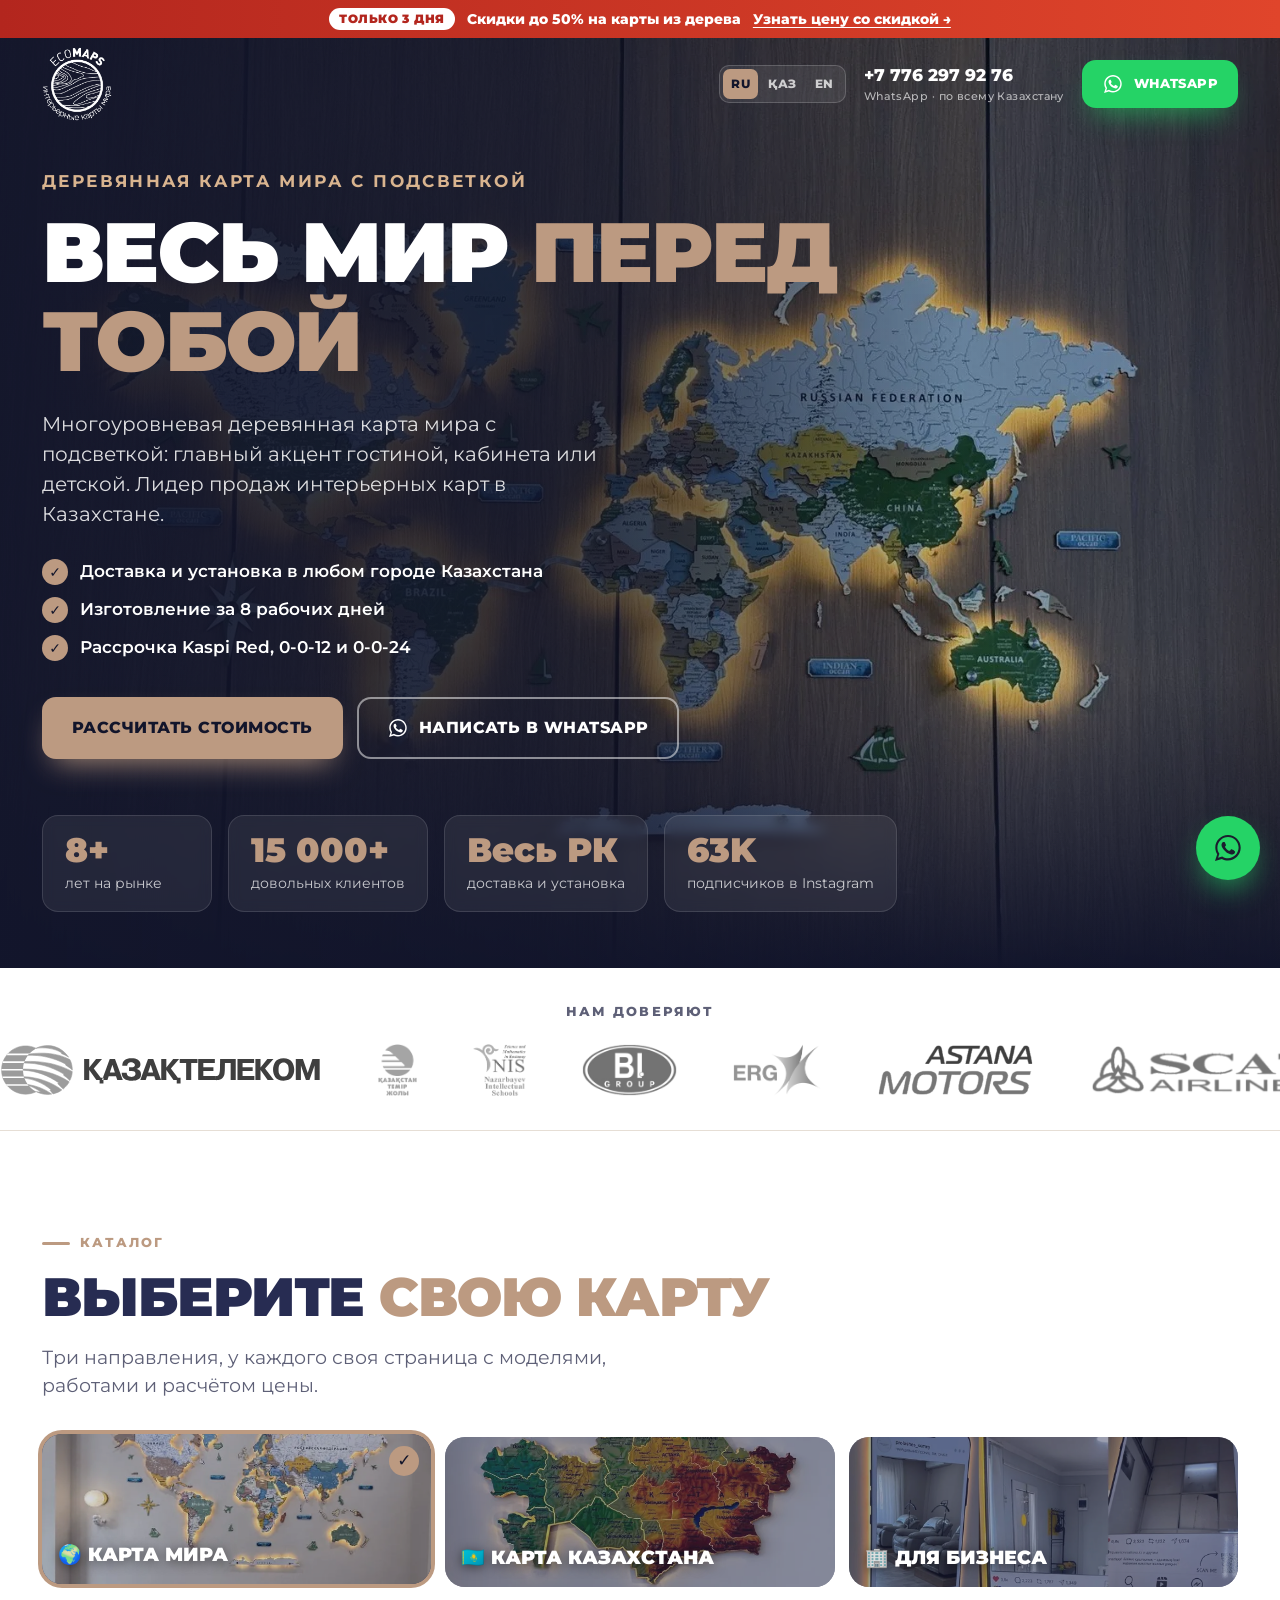
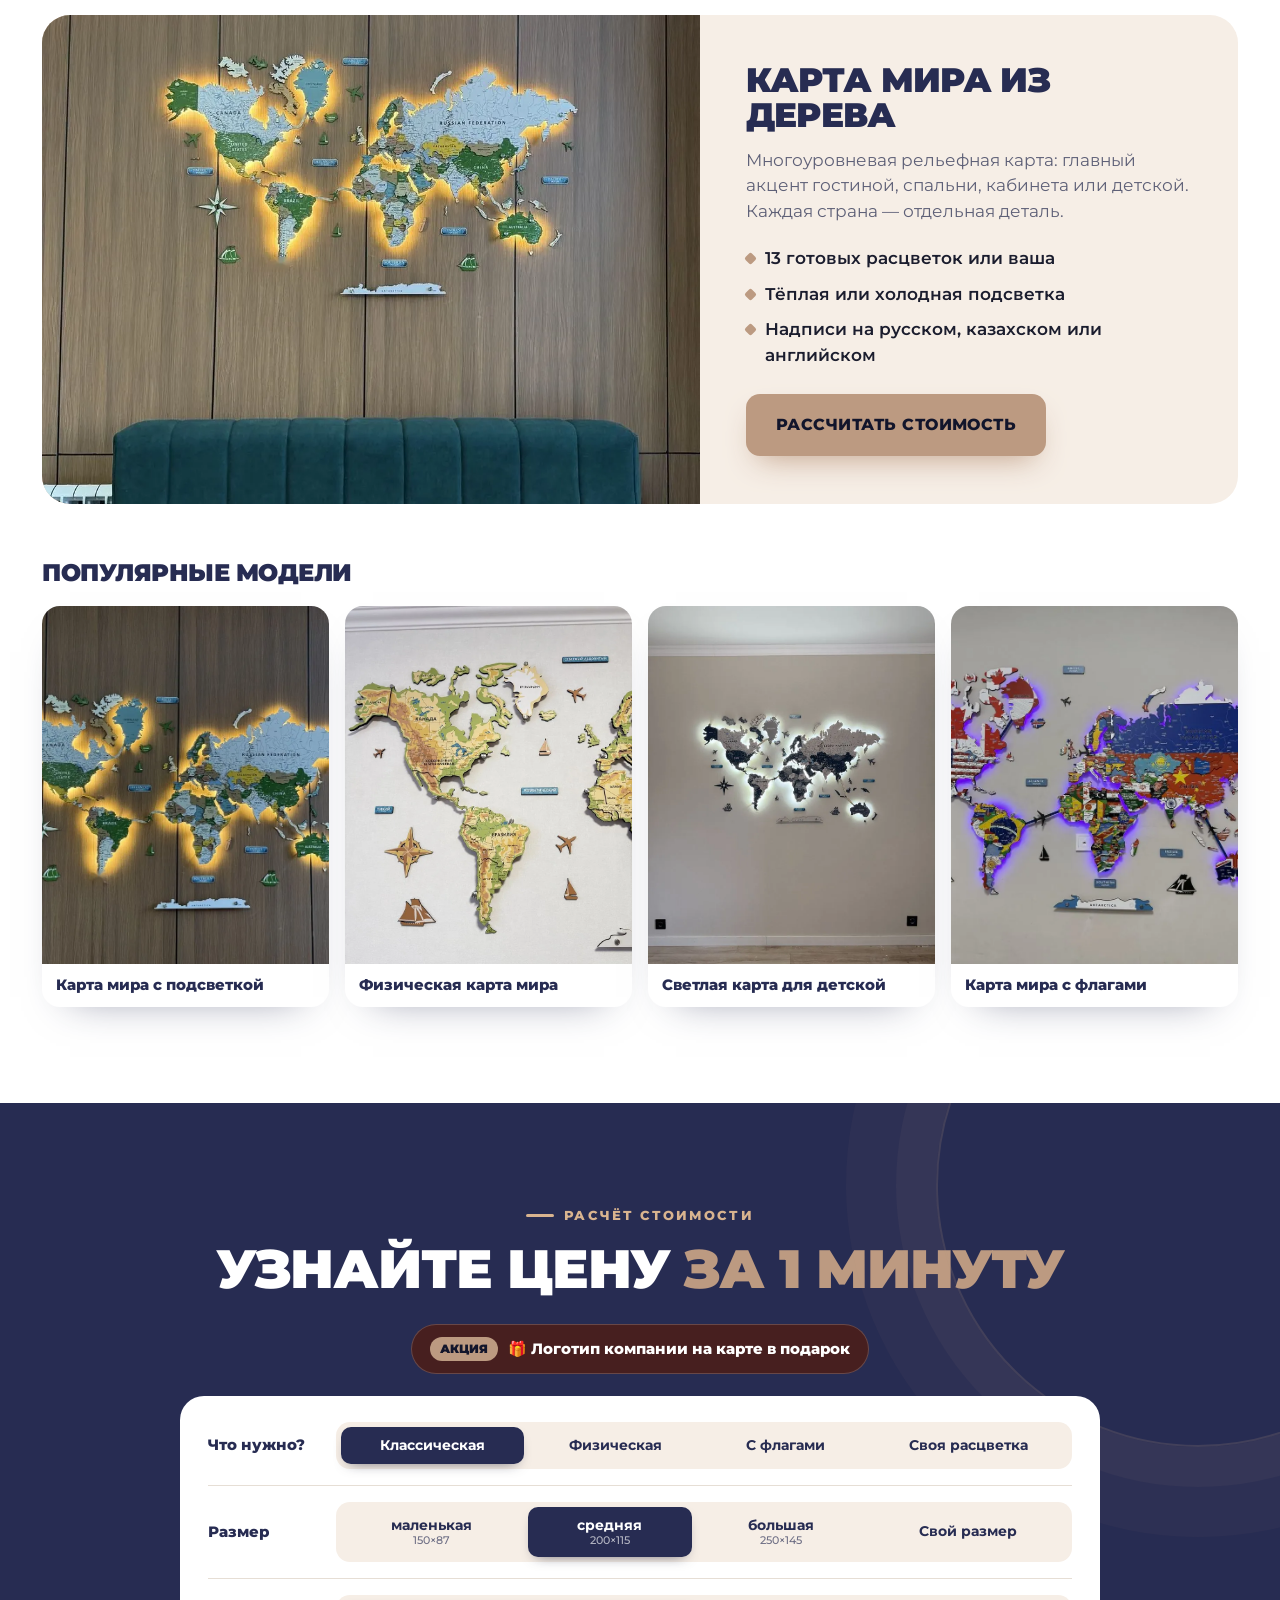
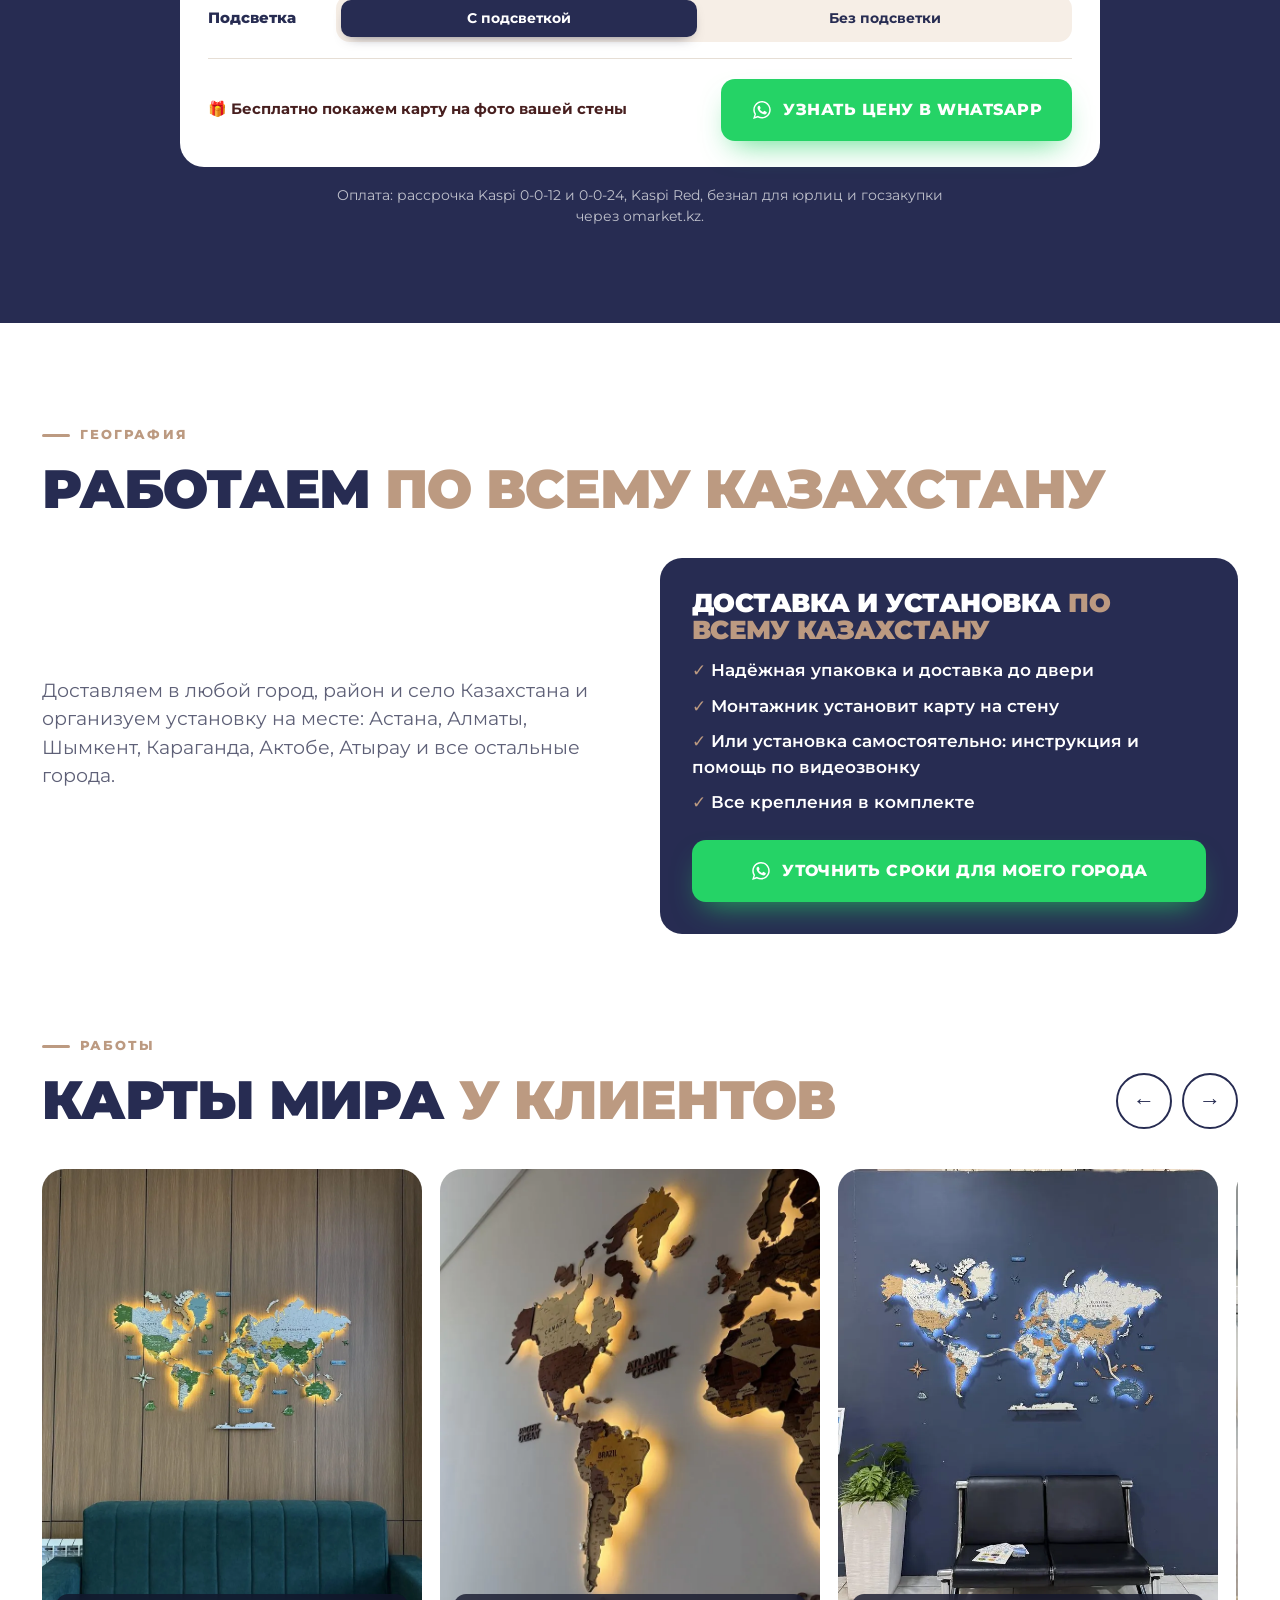
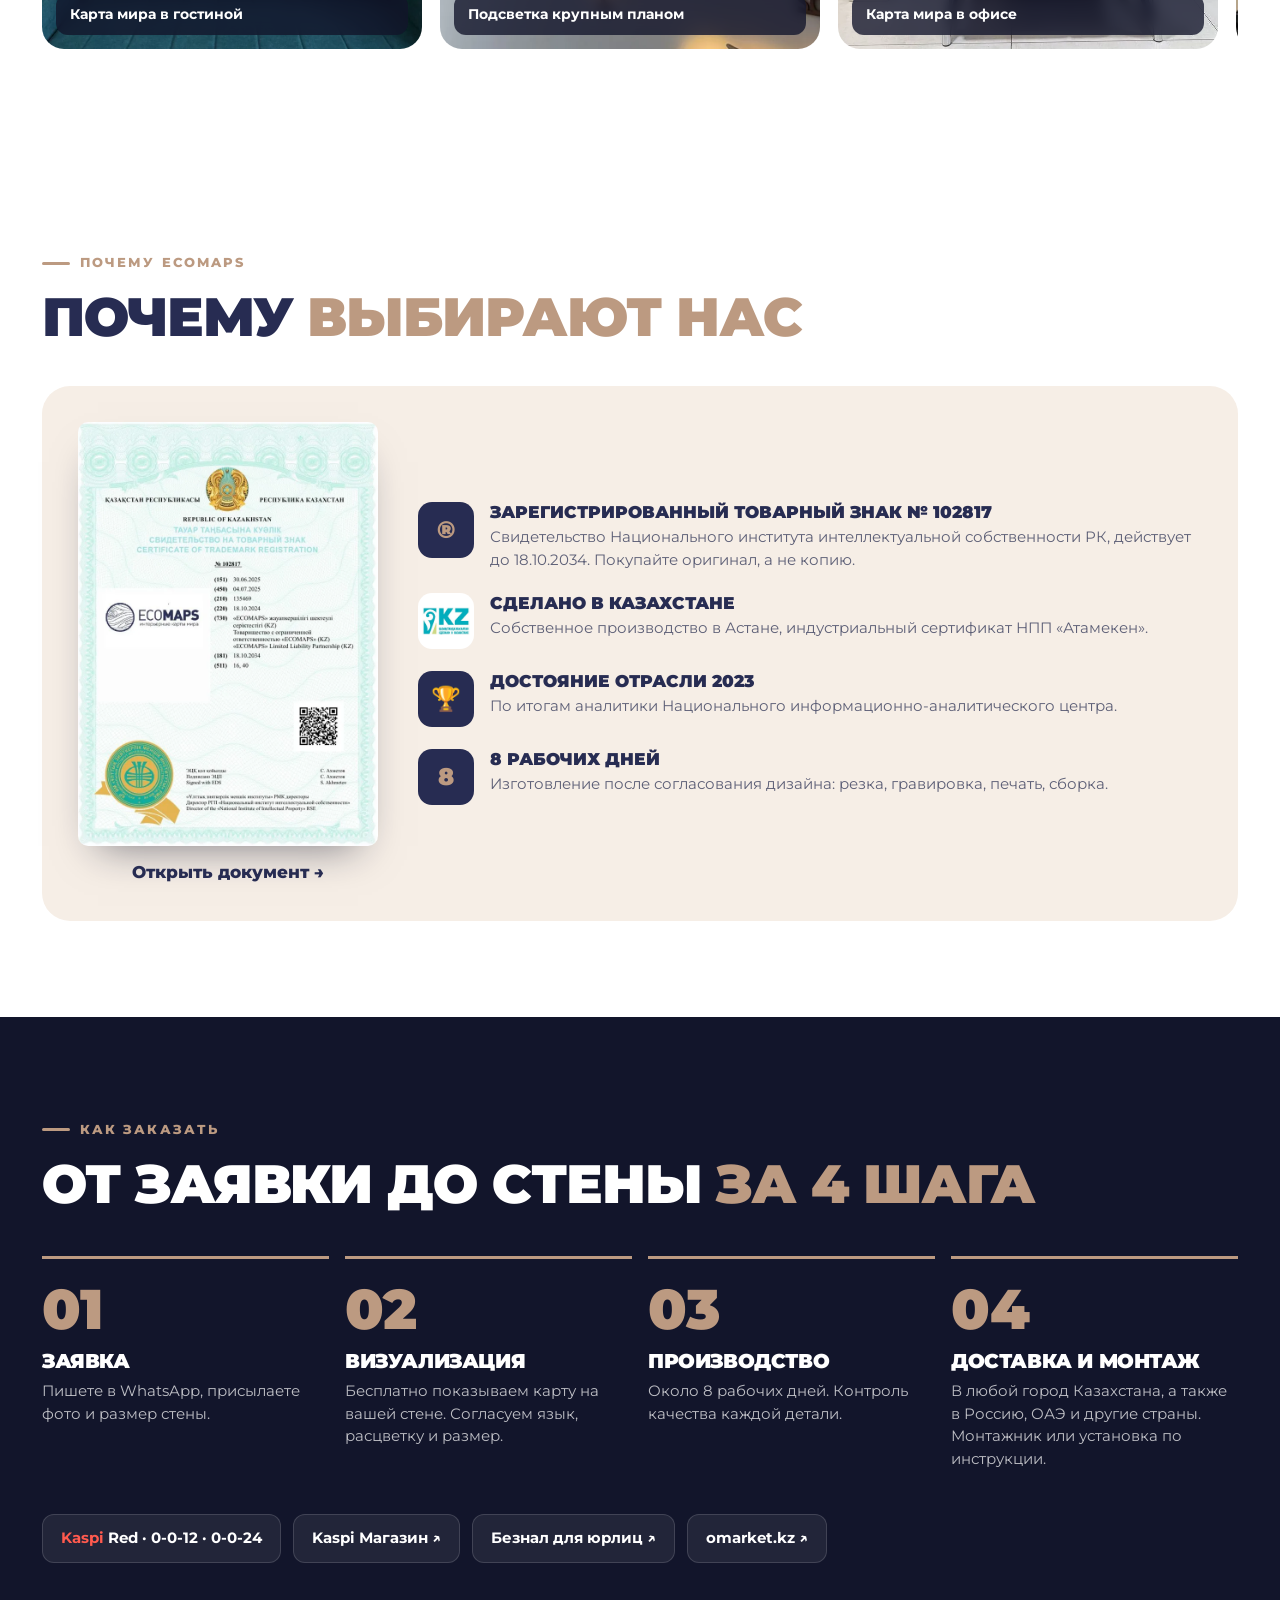
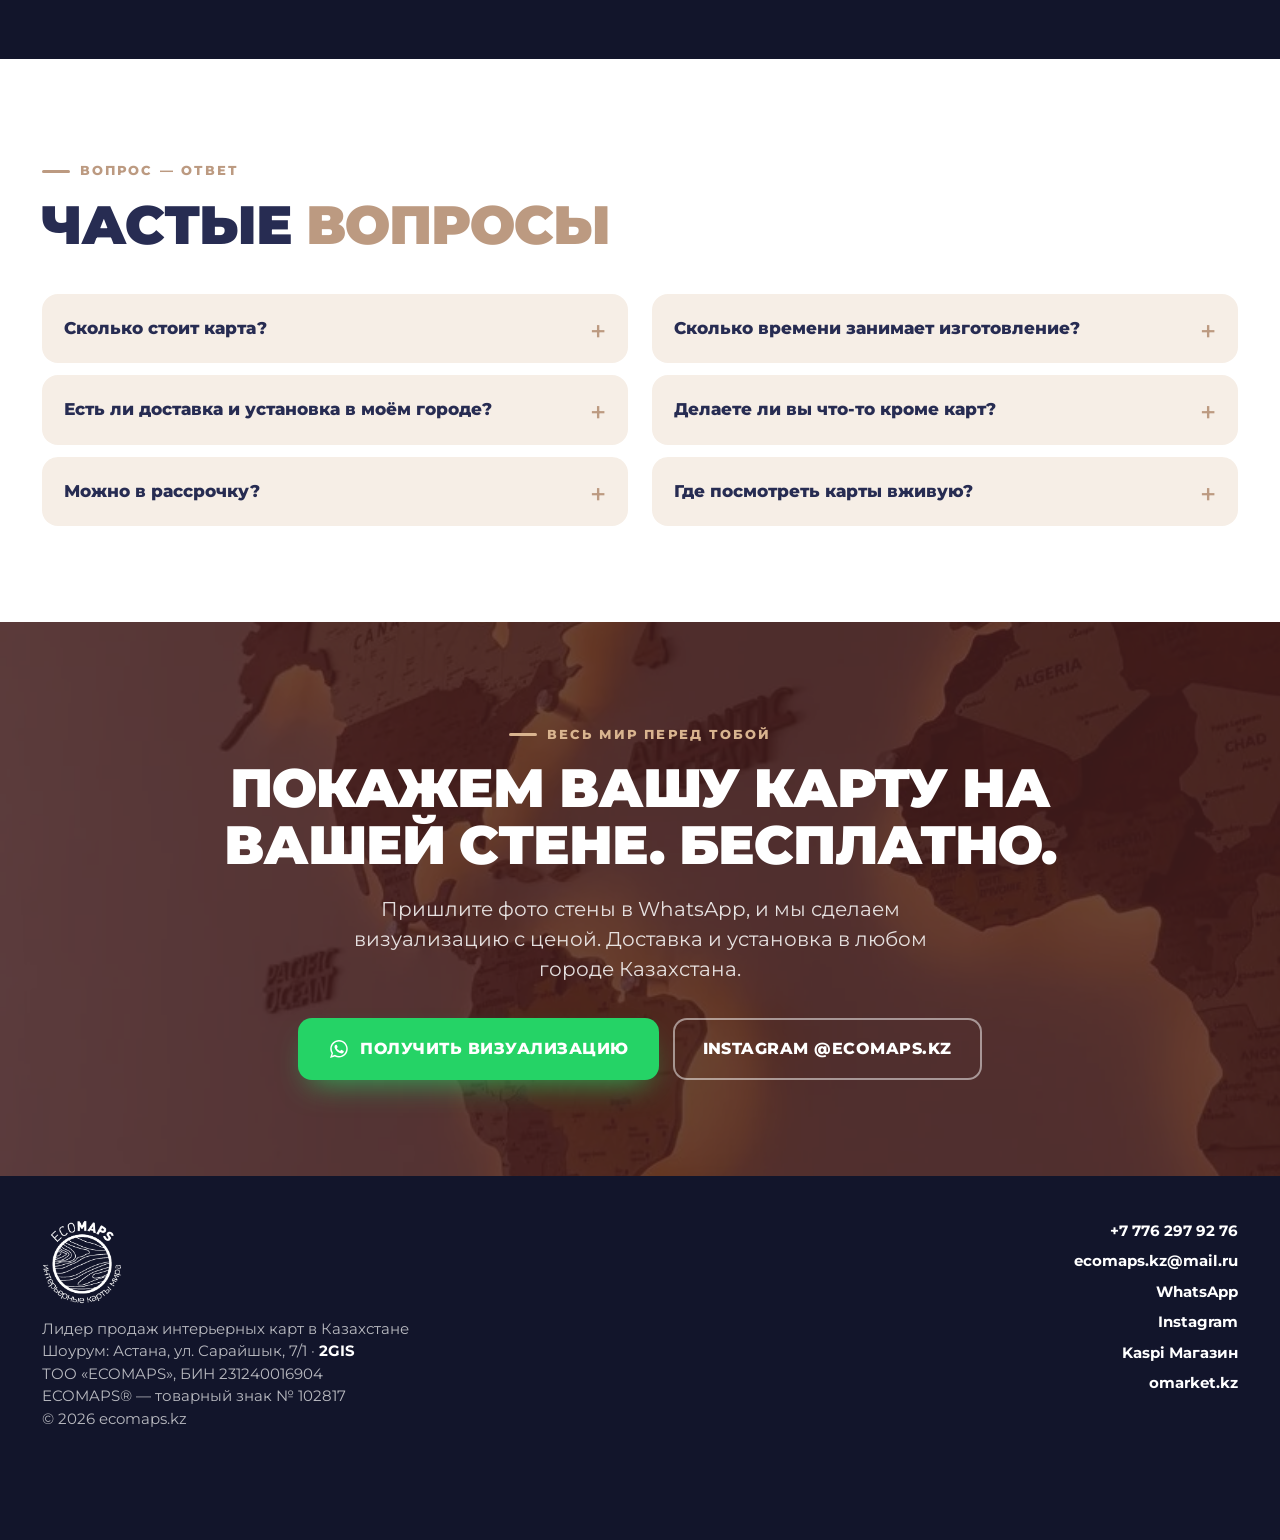
==== index.html @ d1ac5e36 "Акция-полоска: без автоотключения, убираем вручную Co-Authored-By: Claude Opus 5.5 <noreply@anthropi" ====
<!DOCTYPE html>
<html lang="ru">
<head>
<meta charset="UTF-8">
<meta name="viewport" content="width=device-width, initial-scale=1">
<title>Деревянная карта мира с подсветкой — купить в РК | ECOMAPS</title>
<meta name="description" content="Многоуровневые карты мира из дерева с подсветкой: 13 расцветок, надписи на 3 языках, 8 рабочих дней. Доставка и монтаж по Казахстану, рассрочка Kaspi.">
<meta property="og:title" content="ECOMAPS — весь мир перед тобой">
<meta property="og:description" content="Многоуровневые карты мира из дерева с подсветкой: 13 расцветок, надписи на 3 языках, 8 рабочих дней. Доставка и монтаж по Казахстану, рассрочка Kaspi.">
<meta property="og:image" content="https://ecomaps.kz/img/hero-wide.jpg?v=f53d175c">
<meta property="og:url" content="https://ecomaps.kz/">
<meta property="og:type" content="website">
<link rel="canonical" href="https://ecomaps.kz/">
<script type="application/ld+json">{"@context": "https://schema.org", "@graph": [{"@type": ["Store", "Organization"], "@id": "https://ecomaps.kz/#store", "name": "ECOMAPS", "legalName": "ТОО «ECOMAPS»", "url": "https://ecomaps.kz/", "logo": "https://ecomaps.kz/img/ads/logo-square.png?v=f53d175c", "image": "https://ecomaps.kz/img/hero-wide.jpg?v=f53d175c", "telephone": "+77762979276", "priceRange": "₸₸", "address": {"@type": "PostalAddress", "streetAddress": "ул. Сарайшык, 7/1", "addressLocality": "Астана", "addressCountry": "KZ"}, "areaServed": {"@type": "Country", "name": "Kazakhstan"}, "sameAs": ["https://www.instagram.com/ecomaps.kz/", "https://2gis.kz/astana/geo/70000001057229459", "https://l.kaspi.kz/shop/HHgEF6jwWSDbpnh"]}, {"@type": "WebPage", "@id": "https://ecomaps.kz/#page", "url": "https://ecomaps.kz/", "name": "Деревянная карта мира с подсветкой — купить в РК | ECOMAPS", "description": "Многоуровневые карты мира из дерева с подсветкой: 13 расцветок, надписи на 3 языках, 8 рабочих дней. Доставка и монтаж по Казахстану, рассрочка Kaspi.", "inLanguage": "ru", "isPartOf": {"@type": "WebSite", "@id": "https://ecomaps.kz/#site", "url": "https://ecomaps.kz/", "name": "ECOMAPS"}, "about": {"@id": "https://ecomaps.kz/#store"}}, {"@type": "Product", "name": "Деревянная карта мира с подсветкой", "description": "Многоуровневая деревянная карта мира с подсветкой: главный акцент гостиной, кабинета или детской. Лидер продаж интерьерных карт в Казахстане.", "brand": {"@type": "Brand", "name": "ECOMAPS"}, "image": "https://ecomaps.kz/img/hero-wide.jpg?v=f53d175c", "url": "https://ecomaps.kz/", "offers": {"@type": "AggregateOffer", "priceCurrency": "KZT", "lowPrice": 54000, "availability": "https://schema.org/InStock", "seller": {"@id": "https://ecomaps.kz/#store"}, "url": "https://ecomaps.kz/"}}, {"@type": "FAQPage", "mainEntity": [{"@type": "Question", "name": "Сколько стоит карта?", "acceptedAnswer": {"@type": "Answer", "text": "Цена зависит от модели, размера, расцветки и подсветки. Заполните расчёт выше или напишите в WhatsApp, и менеджер посчитает стоимость."}}, {"@type": "Question", "name": "Сколько времени занимает изготовление?", "acceptedAnswer": {"@type": "Answer", "text": "Около 8 рабочих дней после согласования дизайна. Сроки индивидуальных заказов обговариваем отдельно."}}, {"@type": "Question", "name": "Есть ли доставка и установка в моём городе?", "acceptedAnswer": {"@type": "Answer", "text": "Да. Доставляем по всему Казахстану в города, районы и сёла, а также в Россию, ОАЭ и другие страны. Установку организуем на месте или поможем установить самостоятельно по видеозвонку."}}, {"@type": "Question", "name": "Делаете ли вы что-то кроме карт?", "acceptedAnswer": {"@type": "Answer", "text": "Да: панели, картины, зеркала, неоновые вывески, часы с логотипом и оформление интерьеров детских садов, школ и офисов под ключ."}}, {"@type": "Question", "name": "Можно в рассрочку?", "acceptedAnswer": {"@type": "Answer", "text": "Да: Kaspi Red, рассрочка 0-0-12 и 0-0-24. Для компаний работаем по безналу и через госзакупки."}}, {"@type": "Question", "name": "Где посмотреть карты вживую?", "acceptedAnswer": {"@type": "Answer", "text": "В шоуруме в Астане: ул. Сарайшык, 7/1, Есильский район. Перед визитом напишите нам в WhatsApp"}}]}]}</script>
<link rel="alternate" hreflang="ru" href="https://ecomaps.kz/">
<link rel="alternate" hreflang="kk" href="https://ecomaps.kz/kz/">
<link rel="alternate" hreflang="en" href="https://ecomaps.kz/en/">
<link rel="alternate" hreflang="x-default" href="https://ecomaps.kz/">
<link rel="icon" type="image/png" href="img/favicon.png?v=f53d175c">
<script async src="https://www.googletagmanager.com/gtag/js?id=G-HMMT7JD949"></script>
<script>window.dataLayer=window.dataLayer||[];function gtag(){dataLayer.push(arguments);}gtag('js',new Date());gtag('config','G-HMMT7JD949');gtag('config','AW-826481600');</script>
<script>/* OpenAI Ads Pixel (конверсии рекламы в ChatGPT) */
!function(w,d,s,u){if(w.oaiq)return;var q=function(){q.q.push(arguments)};q.q=[];w.oaiq=q;var j=d.createElement(s);j.async=1;j.src=u;var f=d.getElementsByTagName(s)[0];f.parentNode.insertBefore(j,f)}(window,document,"script","https://bzrcdn.openai.com/sdk/oaiq.min.js");oaiq("init",{pixelId:"DipQq4rYeV9NBQEsWQdgFW",debug:true});</script>
<script>/* Яндекс Метрика с вебвизором (тот же счётчик, что на /whatsapp) */
var YM_ID=103848088;(function(m,e,t,r,i,k,a){m[i]=m[i]||function(){(m[i].a=m[i].a||[]).push(arguments)};m[i].l=1*new Date();k=e.createElement(t),a=e.getElementsByTagName(t)[0],k.async=1,k.src=r,a.parentNode.insertBefore(k,a)})(window,document,'script','https://mc.yandex.ru/metrika/tag.js?id='+YM_ID,'ym');
ym(YM_ID,'init',{webvisor:true,clickmap:true,trackLinks:true,accurateTrackBounce:true});
/* Meta Pixel (Facebook/Instagram реклама): впишите ID в src/build.py → META_PIXEL_ID */
var META_PIXEL_ID='576043711342731';if(META_PIXEL_ID){!function(f,b,e,v,n,t,s){if(f.fbq)return;n=f.fbq=function(){n.callMethod?n.callMethod.apply(n,arguments):n.queue.push(arguments)};if(!f._fbq)f._fbq=n;n.push=n;n.loaded=!0;n.version='2.0';n.queue=[];t=b.createElement(e);t.async=!0;t.src=v;s=b.getElementsByTagName(e)[0];s.parentNode.insertBefore(t,s)}(window,document,'script','https://connect.facebook.net/en_US/fbevents.js');fbq('init',META_PIXEL_ID);fbq('track','PageView');}
</script>
<link rel="preconnect" href="https://fonts.googleapis.com">
<link rel="preconnect" href="https://fonts.gstatic.com" crossorigin>
<link href="https://fonts.googleapis.com/css2?family=Montserrat:wght@400;500;600;700;800;900&display=swap" rel="stylesheet">
<link rel="stylesheet" href="assets/style.css?v=369728b9">
<style>.hero-bg{background-image:url(img/hero-wide.webp?v=f53d175c)}.final:before{background-image:url(img/g3.webp?v=f53d175c)}</style>
</head>
<body data-mode="world">

<svg width="0" height="0" style="position:absolute">
  <symbol id="wa" viewBox="0 0 32 32"><path fill="currentColor" d="M16 3C9 3 3.3 8.6 3.3 15.6c0 2.4.7 4.7 1.9 6.7L3 29l6.9-2.1c1.9 1.1 4 1.6 6.1 1.6 7 0 12.7-5.7 12.7-12.7S23 3 16 3zm0 23.2c-1.9 0-3.8-.5-5.4-1.5l-.4-.2-4.1 1.2 1.3-4-.3-.4c-1.1-1.7-1.7-3.6-1.7-5.6C5.4 9.8 10.2 5 16 5s10.6 4.8 10.6 10.6S21.8 26.2 16 26.2zm5.8-7.9c-.3-.2-1.9-.9-2.2-1-.3-.1-.5-.2-.7.2-.2.3-.8 1-1 1.2-.2.2-.4.2-.7.1-.3-.2-1.3-.5-2.5-1.6-.9-.8-1.6-1.8-1.7-2.1-.2-.3 0-.5.1-.6l.5-.6c.2-.2.2-.3.3-.5.1-.2 0-.4 0-.6l-1-2.4c-.3-.6-.5-.5-.7-.5h-.6c-.2 0-.6.1-.9.4-.3.3-1.2 1.1-1.2 2.8s1.2 3.2 1.4 3.5c.2.2 2.4 3.6 5.7 5 .8.3 1.4.5 1.9.7.8.3 1.5.2 2.1.1.6-.1 1.9-.8 2.2-1.5.3-.7.3-1.4.2-1.5-.1-.1-.3-.2-.6-.4z"/></symbol>
</svg>

<header id="top">
  <div class="sale-bar" id="saleBar"><div class="wrap"><b>Только 3 дня</b> <span>Скидки до 50% на карты из дерева</span> <a class="js-wa" href="https://ecomaps.kz/whatsapp" data-place="sale-bar">Узнать цену со скидкой →</a></div></div>
  <script>(function(){var b=document.getElementById('saleBar');if(!b)return;document.documentElement.classList.add('has-sale')})()</script>
  <div class="wrap nav">
    <a class="logo" href="#top" aria-label="ECOMAPS"><img src="img/logo-white.png?v=f53d175c" alt="ECOMAPS — интерьерные карты мира" width="70" height="74"></a>
    <nav class="menu">
      <a href="#catalog">Каталог</a>
      
      <a href="#calc">Расчёт цены</a>
      <a href="#trust">О нас</a>
      <a href="#works">Работы</a>
      <a href="#faq">Вопросы</a>
    </nav>
    <div class="hdr-r">
      <div class="lang"><a href="/" hreflang="ru" class="on">RU</a><a href="/kz/" hreflang="kk">ҚАЗ</a><a href="/en/" hreflang="en">EN</a></div>
      <a class="phone js-wa" href="https://ecomaps.kz/whatsapp" data-place="phone" data-choose>+7 776 297 92 76<small>WhatsApp · по всему Казахстану</small></a>
      <a class="btn btn-wa js-wa" href="https://ecomaps.kz/whatsapp" data-place="header"><svg><use href="#wa"/></svg><span>WhatsApp</span></a>
    </div>
  </div>
</header>

<main>
<section class="hero">
  <div class="hero-bg" role="img" aria-label="Деревянная карта мира с подсветкой на стене"></div>
  <div class="wrap">
    <h1 class="reveal h1-key">Деревянная карта мира с подсветкой</h1>
    <p class="h1s reveal">Весь мир <em>перед тобой</em></p>
    <p class="lead reveal">Многоуровневая деревянная карта мира с подсветкой: главный акцент гостиной, кабинета или детской. Лидер продаж интерьерных карт в Казахстане.</p>
    <ul class="checks reveal">
      <li>Доставка и установка в любом городе Казахстана</li>
      <li>Изготовление за 8 рабочих дней</li>
      <li>Рассрочка Kaspi Red, 0-0-12 и 0-0-24</li>
    </ul>
    <div class="cta reveal">
      <a class="btn btn-gold" href="#calc">Рассчитать стоимость</a>
      <a class="btn btn-line js-wa" href="https://ecomaps.kz/whatsapp" data-place="hero"><svg><use href="#wa"/></svg>Написать в WhatsApp</a>
    </div>
    <div class="stats reveal">
      <div class="stat"><b>8+</b><span>лет на рынке</span></div>
      <div class="stat"><b>15 000+</b><span>довольных клиентов</span></div>
      <div class="stat"><b>Весь РК</b><span>доставка и установка</span></div>
      <div class="stat"><b>63K</b><span>подписчиков в Instagram</span></div>
    </div>
  </div>
</section>

<div class="logos" id="clients">
  <div class="lbl">Нам доверяют</div>
  <div class="track" id="track"></div>
</div>

<section id="catalog">
  <div class="wrap">
    <span class="kicker">Каталог</span>
    <h2>Выберите <span class="t">свою карту</span></h2>
    <p class="sub">Три направления, у каждого своя страница с моделями, работами и расчётом цены.</p>
    <nav class="modes">
      <a class="md" data-set="world" href="/#catalog"><img src="img/tab-world.webp?v=f53d175c" alt="Карта мира"><span>🌍 Карта мира</span></a>
      <a class="md" data-set="kz" href="/kazakhstan/#catalog"><img src="img/kz/k-phys.webp?v=f53d175c" alt="Карта Казахстана"><span>🇰🇿 Карта Казахстана</span></a>
      <a class="md" data-set="biz" href="/business/#catalog"><img src="img/mirrors/mirrors-cover.webp?v=f53d175c" alt="Для бизнеса"><span>🏢 Для бизнеса</span></a>
    </nav>

    <div class="pane" data-m="world">
      <div class="ph"><img src="img/hero.webp?v=f53d175c" alt="Карта мира из дерева" loading="lazy"></div>
      <div class="tx">
        <h3>Карта мира из дерева</h3><p>Многоуровневая рельефная карта: главный акцент гостиной, спальни, кабинета или детской. Каждая страна — отдельная деталь.</p>
        <ul><li>13 готовых расцветок или ваша</li><li>Тёплая или холодная подсветка</li><li>Надписи на русском, казахском или английском</li></ul>
        <a class="btn btn-gold" href="#calc">Рассчитать стоимость</a>
      </div>
    </div>
    
    

    <h3 class="h3s">Популярные модели</h3>
    <div class="models" id="models"></div>
  </div>
</section>







<section class="calc-sec" id="calc">
  <div class="wrap">
    <div class="calc-in">
      <span class="kicker" style="color:var(--gold)">Расчёт стоимости</span>
      <h2>Узнайте цену <span class="t">за 1 минуту</span></h2>
      <div class="promo"><i>Акция</i> 🎁 Логотип компании на карте в подарок</div>
      <div class="calc2">
        <div class="row"><span class="lbl">Что нужно?</span><div class="seg" data-k="type">
          <button class="on">Классическая</button><button>Физическая</button><button>С флагами</button><button>Своя расцветка</button>
        </div></div>
        <div class="row"><span class="lbl">Размер</span><div class="seg" data-k="size">
          <button>маленькая<small class="cm">150×87</small></button><button class="on">средняя<small class="cm">200×115</small></button><button>большая<small class="cm">250×145</small></button><button>Свой размер</button>
        </div></div>
        <div class="row"><span class="lbl">Подсветка</span><div class="seg" data-k="light">
          <button class="on">С подсветкой</button><button>Без подсветки</button>
        </div></div>
        <div class="go">
          <p>🎁 Бесплатно покажем карту на фото вашей стены</p>
          <a class="btn btn-wa js-wa" id="sendCalc" href="https://ecomaps.kz/whatsapp" data-place="calc"><svg><use href="#wa"/></svg>Узнать цену в WhatsApp</a>
        </div>
      </div>
      <p class="calc-note">Оплата: рассрочка Kaspi 0-0-12 и 0-0-24, Kaspi Red, безнал для юрлиц и госзакупки через omarket.kz.</p>
    </div>
  </div>
</section>

<section id="geo">
  <div class="wrap">
    <span class="kicker">География</span>
    <h2>Работаем <span class="t">по всему Казахстану</span></h2>
    <div class="geo" style="margin-top:40px">
      <div>
        <p class="sub" style="margin:0 0 24px">Доставляем в любой город, район и село Казахстана и организуем установку на месте: Астана, Алматы, Шымкент, Караганда, Актобе, Атырау и все остальные города.</p>
      </div>
      <div class="geo-card reveal">
        <h3>Доставка и установка <span>по всему Казахстану</span></h3>
        <ul><li>Надёжная упаковка и доставка до двери</li><li>Монтажник установит карту на стену</li><li>Или установка самостоятельно: инструкция и помощь по видеозвонку</li><li>Все крепления в комплекте</li></ul>
        <a class="btn btn-wa js-wa" href="https://ecomaps.kz/whatsapp" data-place="geo"><svg><use href="#wa"/></svg>Уточнить сроки для моего города</a>
      </div>
    </div>
  </div>
</section>

<section id="works" style="padding-top:0">
  <div class="wrap">
    <div class="car-head">
      <div><span class="kicker">Работы</span><h2><span data-m="world">Карты мира</span> <span class="t">у клиентов</span></h2></div>
      <div class="arrows" data-car="carWorks"><button aria-label="←">←</button><button aria-label="→">→</button></div>
    </div>
    <div class="car" id="carWorks"></div>
  </div>
</section>

<section class="trust-sec" id="trust">
  <div class="wrap">
    <span class="kicker">Почему ECOMAPS</span>
    <h2>Почему <span class="t">выбирают нас</span></h2>
    <div class="trust1 reveal">
      <a class="t-cert" href="img/trust/trademark.jpg?v=f53d175c" target="_blank" rel="noopener" data-track="cert_open">
        <img src="img/trust/trademark.webp?v=f53d175c" alt="Зарегистрированный товарный знак № 102817" loading="lazy">
        <span>Открыть документ →</span>
      </a>
      <ul class="t-list">
        <li><i class="ic">®</i><div><b>Зарегистрированный товарный знак № 102817</b><p>Свидетельство Национального института интеллектуальной собственности РК, действует до 18.10.2034. Покупайте оригинал, а не копию.</p></div></li>
        <li><i class="ic img"><img src="img/trust/made-in-kz.png?v=f53d175c" alt="Made in Kazakhstan"></i><div><b>Сделано в Казахстане</b><p>Собственное производство в Астане, индустриальный сертификат НПП «Атамекен».</p></div></li>
        <li><i class="ic">🏆</i><div><b>Достояние отрасли 2023</b><p>По итогам аналитики Национального информационно-аналитического центра.</p></div></li>
        <li><i class="ic">8</i><div><b>8 рабочих дней</b><p>Изготовление после согласования дизайна: резка, гравировка, печать, сборка.</p></div></li>
      </ul>
    </div>
  </div>
</section>

<section class="steps-sec" id="how">
  <div class="wrap">
    <span class="kicker">Как заказать</span>
    <h2>От заявки до стены <span class="t">за 4 шага</span></h2>
    <div class="steps">
      <div class="st reveal"><h3>Заявка</h3><p>Пишете в WhatsApp, присылаете фото и размер стены.</p></div>
      <div class="st reveal"><h3>Визуализация</h3><p>Бесплатно показываем карту на вашей стене. Согласуем язык, расцветку и размер.</p></div>
      <div class="st reveal"><h3>Производство</h3><p>Около 8 рабочих дней. Контроль качества каждой детали.</p></div>
      <div class="st reveal"><h3>Доставка и монтаж</h3><p>В любой город Казахстана, а также в Россию, ОАЭ и другие страны. Монтажник или установка по инструкции.</p></div>
    </div>
    <div class="pay"><span><b>Kaspi</b> Red · 0-0-12 · 0-0-24</span><a href="https://l.kaspi.kz/shop/HHgEF6jwWSDbpnh" target="_blank" rel="noopener" data-track="outbound" data-to="kaspi">Kaspi Магазин ↗</a><a class="js-wa" href="https://ecomaps.kz/whatsapp" data-place="pay-corp">Безнал для юрлиц ↗</a><a href="https://omarket.kz/catalog/ecc_uchebnoe_oborudovanie/ecc_demonstracionnye_materialy/nastennye_karty/dekorativnaia-karta-mira-ecomaps-km-nastennaia-100x70x2-sm.html" target="_blank" rel="noopener" data-track="outbound" data-to="omarket">omarket.kz ↗</a></div>
  </div>
</section>


<section id="faq">
  <div class="wrap">
    <span class="kicker">Вопрос — ответ</span>
    <h2>Частые <span class="t">вопросы</span></h2>
    <div class="faq">
      <details><summary><h3>Сколько стоит карта?</h3></summary><p>Цена зависит от модели, размера, расцветки и подсветки. Заполните расчёт выше или напишите в WhatsApp, и менеджер посчитает стоимость.</p></details>
      <details><summary><h3>Сколько времени занимает изготовление?</h3></summary><p>Около 8 рабочих дней после согласования дизайна. Сроки индивидуальных заказов обговариваем отдельно.</p></details>
      <details><summary><h3>Есть ли доставка и установка в моём городе?</h3></summary><p>Да. Доставляем по всему Казахстану в города, районы и сёла, а также в Россию, ОАЭ и другие страны. Установку организуем на месте или поможем установить самостоятельно по видеозвонку.</p></details>
      <details><summary><h3>Делаете ли вы что-то кроме карт?</h3></summary><p>Да: панели, картины, зеркала, неоновые вывески, часы с логотипом и оформление интерьеров детских садов, школ и офисов под ключ.</p></details>
      <details><summary><h3>Можно в рассрочку?</h3></summary><p>Да: Kaspi Red, рассрочка 0-0-12 и 0-0-24. Для компаний работаем по безналу и через госзакупки.</p></details>
      <details><summary><h3>Где посмотреть карты вживую?</h3></summary><p>В шоуруме в Астане: ул. Сарайшык, 7/1, Есильский район. Перед визитом напишите нам в WhatsApp (<a href="https://2gis.kz/astana/geo/70000001057229459" target="_blank" rel="noopener">2GIS</a>)</p></details>
    </div>
  </div>
</section>

<section class="final">
  <div class="wrap">
    <span class="kicker" style="color:var(--gold)">Весь мир перед тобой</span>
    <h2>Покажем вашу карту на вашей стене. Бесплатно.</h2>
    <p>Пришлите фото стены в WhatsApp, и мы сделаем визуализацию с ценой. Доставка и установка в любом городе Казахстана.</p>
    <div class="cta">
      <a class="btn btn-wa js-wa" href="https://ecomaps.kz/whatsapp" data-place="final"><svg><use href="#wa"/></svg>Получить визуализацию</a>
      <a class="btn btn-line" href="https://www.instagram.com/ecomaps.kz/" target="_blank" rel="noopener">Instagram @ecomaps.kz</a>
    </div>
  </div>
</section>
</main>

<footer>
  <div class="wrap foot">
    <div>
      <a class="logo" href="#top" style="margin-bottom:14px"><img src="img/logo-white.png?v=f53d175c" alt="ECOMAPS" width="84" height="88"></a>
      Лидер продаж интерьерных карт в Казахстане<br>Шоурум: Астана, ул. Сарайшык, 7/1 · <a href="https://2gis.kz/astana/geo/70000001057229459" target="_blank" rel="noopener">2GIS</a><br>ТОО «ECOMAPS», БИН 231240016904<br>ECOMAPS® — товарный знак № 102817<br>© <span id="y">2026</span> ecomaps.kz
    </div>
    <nav>
      <a class="js-wa" href="https://ecomaps.kz/whatsapp" data-place="phone" data-choose>+7 776 297 92 76</a>
      <a href="mailto:ecomaps.kz@mail.ru">ecomaps.kz@mail.ru</a>
      <a class="js-wa" href="https://ecomaps.kz/whatsapp" data-place="footer">WhatsApp</a>
      <a href="https://www.instagram.com/ecomaps.kz/" target="_blank" rel="noopener" data-track="outbound" data-to="instagram">Instagram</a>
      <a href="https://l.kaspi.kz/shop/HHgEF6jwWSDbpnh" target="_blank" rel="noopener" data-track="outbound" data-to="kaspi">Kaspi Магазин</a>
      <a href="https://omarket.kz/catalog/ecc_uchebnoe_oborudovanie/ecc_demonstracionnye_materialy/nastennye_karty/dekorativnaia-karta-mira-ecomaps-km-nastennaia-100x70x2-sm.html" target="_blank" rel="noopener" data-track="outbound" data-to="omarket">omarket.kz</a>
    </nav>
  </div>
</footer>

<div class="sheet" id="sheet" hidden>
  <div class="sheet-box" role="dialog" aria-label="Как вам удобнее?">
    <button class="sheet-x" aria-label="×">×</button>
    <b>Как вам удобнее?</b>
    <a class="btn btn-wa js-wa" href="https://ecomaps.kz/whatsapp" data-place="phone-wa"><svg><use href="#wa"/></svg>WhatsApp: чат или звонок</a>
    <p class="hint">Откроется чат с менеджером. Чтобы позвонить, нажмите 📞 вверху чата.</p>
    <a class="btn btn-gold" href="tel:+77762979276" data-place="phone-call">📞 Обычный звонок</a>
  </div>
</div>

<div class="lb" id="lb" hidden>
  <button class="lb-x" aria-label="×">×</button>
  <button class="lb-nav lb-prev" aria-label="←">‹</button>
  <figure><img id="lbImg" alt=""><figcaption><span id="lbCap"></span><a class="btn btn-wa js-wa" href="https://ecomaps.kz/whatsapp" data-place="lightbox"><svg><use href="#wa"/></svg>Хочу такую</a></figcaption></figure>
  <button class="lb-nav lb-next" aria-label="→">›</button>
  <div class="lb-n" id="lbN"></div>
</div>

<div class="modebar" id="modebar" aria-label="Разделы сайта">
  <span class="mb-l">Разделы сайта:</span>
  <a data-set="world" href="/#catalog">🌍 <span class="l">Карта мира</span><span class="s">Карты мира</span></a><a data-set="kz" href="/kazakhstan/#catalog">🇰🇿 <span class="l">Карта Казахстана</span><span class="s">Карты РК</span></a><a data-set="biz" href="/business/#catalog">🏢 <span class="l">Для бизнеса</span><span class="s">Для бизнеса</span></a>
</div>

<a class="fab js-wa" href="https://ecomaps.kz/whatsapp" data-place="fab" aria-label="WhatsApp"><svg viewBox="0 0 32 32"><use href="#wa"/></svg></a>

<script>
const P='', I18N={"cap": {"g1": "Карта мира с подсветкой", "physical": "Физическая карта мира", "kids": "Светлая карта для детской", "g7": "Карта мира с флагами", "hero": "Карта мира в гостиной", "g2": "Карта мира в офисе", "g3": "Подсветка крупным планом", "g4": "Кабинет руководителя", "g5": "Холодная подсветка", "g6": "Рабочий кабинет", "g8": "Светлая карта с подсветкой", "light": "Тёплая подсветка", "world": "Карта мира в квартире", "detail": "Каждая страна — отдельная деталь", "install": "Монтаж карты", "kazakhstan": "Карта РК с новыми областями", "kz/k-navy": "Ночная карта РК с подсветкой", "kz/k-phys": "Физическая карта Казахстана", "kz/k-phys2": "Физическая карта РК с подсветкой", "kz/k-dark": "Карта РК в переговорной", "kz/k-reception": "Карта РК на ресепшене", "relief/r3019": "Рельефная 3D-карта РК", "relief/r3018": "Рельефная карта Казахстана", "irere": "Карта РК с логотипом IRERE education", "office": "Карта РК и логотип INTANT", "tab-kz": "Карта РК в фирменных цветах", "gift/la": "Логотип над картой РК в офисе", "gift/intant": "INTANT: карта и логотип на ресепшене", "gift/irere2": "IRERE education: логотип и карта", "gift/clock": "Часы с логотипом INTANT", "gift/shezhire": "Шежіре — родословное древо", "gift/autopapa": "Брендированная картина AUTO PAPA", "mirrors/m1": "Instagram-зеркало для салона", "mirrors/m3": "Instagram-зеркало с подсветкой", "services/poster": "Брендированная картина для автосалона", "services/interior2": "Оформление детского сада", "panels/school-mural": "Панно для школы", "services/panels": "Декор-панель «Робот»", "services/painting": "Картина в раме для офиса", "panels/fairies": "Панель с подсветкой «Феи»", "panels/space-corridor": "Оформление коридора «Космос»", "panels/kids-robot": "Панель для детского центра", "panels/planets": "Панель «Планеты»", "mirrors/m4": "Instagram-зеркало для школы"}};
const $=s=>document.querySelector(s), $$=s=>[...document.querySelectorAll(s)];
const LANG=document.documentElement.lang;

/* ---------- аналитика: GA4 + Яндекс Метрика (вебвизор) + Meta Pixel ---------- */
let MODE='world';
function track(ev,p){p=Object.assign({lang:LANG,mode:MODE},p||{});
  try{gtag('event',ev,p)}catch(e){}
  /* Google Ads: конверсия «Клик WhatsApp с сайта» (аккаунт 929-122-4347) */
  try{if(ev==='whatsapp_click'||ev==='phone_call') gtag('event','conversion',{send_to:'AW-826481600/ZKglCIKfqrQdEMC3jIoD'})}catch(e){}
  try{if(window.ym&&YM_ID) ym(YM_ID,'reachGoal',ev,p)}catch(e){}
  try{if(window.fbq){const std={whatsapp_click:'Contact',phone_call:'Contact',calc_submit:'Lead',outbound:'ViewContent'}[ev]; std?fbq('track',std,p):fbq('trackCustom',ev,p)}}catch(e){}
}

$('#y').textContent=new Date().getFullYear();
const hdr=$('header'), mb=$('#modebar'), cat=$('#catalog'), fin=$('.final');
const onS=()=>{hdr.classList.toggle('solid',scrollY>40);
  const h=$('.hero').getBoundingClientRect();
  mb.classList.toggle('show', h.bottom<90); hdr.classList.toggle('flat', h.bottom<90);};
addEventListener('scroll',onS,{passive:true});

const logos=[['kazakhtelecom.svg','Kazakhtelecom'],['pres/ktz-v.png','Қазақстан темір жолы'],['pres/nis.png','Nazarbayev Intellectual Schools'],['pres/bigroup.png','BI Group'],['pres/erg.png','ERG'],['pres/astanamotors.png','Astana Motors'],['pres/scat.png','SCAT Airlines'],['otbasy.svg','Otbasy Bank'],['allur.svg','Allur'],['iek.svg','IEK'],['pres/binom.png','BINOM School'],['pres/rfmsh.png','РФМШ'],['pres/spectrum.png','Spectrum International School'],['pres/svoydom.png','Svoy Dom'],['pres/gybrat.png','Gybrat'],['pres/helios.png','Helios']];
$('#track').innerHTML=[...logos,...logos].map(([f,n])=>`<img src="${P}img/logos/${f}" alt="${n}" loading="lazy">`).join('');

/* ---------- контент по режимам ---------- */
const C=I18N.cap;
const card=(k,cls)=>`<figure class="${cls}"><img src="${P}img/${k}.webp?v=f53d175c" alt="${C[k]}" loading="lazy"><figcaption>${C[k]}</figcaption></figure>`;
const MODELS={
  world:['g1','physical','kids','g7'],
  kz:['kazakhstan','kz/k-navy','relief/r3019','irere'],
  biz:['services/panels','mirrors/m3','services/painting','panels/fairies']};
const WORKS={
  world:['hero','g3','g2','g4','g5','g6','g8','light','world','detail','install'],
  kz:['kz/k-phys','irere','kz/k-navy','gift/la','office','kz/k-dark','kz/k-reception','kazakhstan','relief/r3018','kz/k-phys2'],
  biz:['panels/school-mural','mirrors/m1','panels/fairies','services/poster','panels/space-corridor','mirrors/m4','panels/kids-robot','gift/autopapa','panels/planets','services/interior2','office','gift/la']};
const gG=$('#giftGal'); if(gG) gG.innerHTML=['irere','gift/la','gift/intant','gift/irere2','gift/clock'].map(k=>card(k,'gi')).join('');
const iG=$('#indivGal'); if(iG) iG.innerHTML=['gift/shezhire','mirrors/m3','gift/autopapa','kz/k-reception','panels/school-mural'].map(k=>card(k,'gi')).join('');

function setMode(m){
  MODE=m;
  $$('[data-set]').forEach(b=>b.classList.toggle('on',b.dataset.set===m));
  $('#models').innerHTML=MODELS[m].map(k=>card(k,'mo')).join('');
  $('#carWorks').innerHTML=WORKS[m].map(k=>card(k,'wk')).join('');
}
$$('[data-set]').forEach(b=>b.addEventListener('click',()=>track('mode_select',{to:b.dataset.set,src:b.closest('#modebar')?'bar':'catalog'})));

$$('.arrows').forEach(a=>{const c=document.getElementById(a.dataset.car); const [p,n]=a.querySelectorAll('button'); p.onclick=()=>c.scrollBy({left:-c.clientWidth*.8}); n.onclick=()=>c.scrollBy({left:c.clientWidth*.8});});

/* ---------- калькулятор ---------- */
function pick(k,i){const bs=$$(`.seg[data-k="${k}"] button`); bs.forEach((x,j)=>x.classList.toggle('on',j===i));}
const val=k=>{const b=$(`.seg[data-k="${k}"] button.on`); return b?b.firstChild.textContent.trim():''};
$$('.seg').forEach(g=>g.addEventListener('click',e=>{const b=e.target.closest('button'); if(!b) return;
  g.querySelectorAll('button').forEach(x=>x.classList.toggle('on',x===b)); track('calc_option',{k:g.dataset.k,v:val(g.dataset.k)});}));
$('#sendCalc').addEventListener('click',()=>track('calc_submit',{type:val('type'),size:val('size'),light:val('light')}));

/* ---------- телефон: WhatsApp или звонок ---------- */
const sheet=$('#sheet');
$$('[data-choose]').forEach(a=>a.addEventListener('click',e=>{e.preventDefault();e.stopImmediatePropagation();sheet.hidden=false;track('phone_open');}));
sheet.addEventListener('click',e=>{if(e.target===sheet||e.target.closest('.sheet-x')) sheet.hidden=true;});
$('[data-place="phone-call"]').addEventListener('click',()=>{track('phone_call'); try{oaiq('measure','lead_created',{type:'customer_action'})}catch(_){}});


/* ---------- просмотр фото на весь экран ---------- */
const lb=$('#lb'), lbImg=$('#lbImg'), lbCap=$('#lbCap'), lbN=$('#lbN'); let lbList=[], lbI=0;
const GAL='.mo img,.gi img,.wk img,.rl-g img,.pane .ph img,.sv .im img';
function lbShow(i){lbI=(i+lbList.length)%lbList.length; const im=lbList[lbI]; lbImg.src=im.currentSrc||im.src; const c=im.closest('figure')?.querySelector('figcaption')?.textContent||im.alt||''; lbCap.textContent=c; lbN.textContent=lbList.length>1?(lbI+1)+' / '+lbList.length:''; lb.classList.toggle('one',lbList.length<2);}
document.addEventListener('click',e=>{const im=e.target.closest(GAL.split(',').map(s=>s.trim()).join(',')); if(!im||im.tagName!=='IMG') return;
  const box=im.closest('.models,.gal,.car,.rl-g,.pane,.svc')||document.body; lbList=[...box.querySelectorAll('img')].filter(x=>x.offsetParent!==null);
  lbShow(lbList.indexOf(im)); lb.hidden=false; document.body.style.overflow='hidden'; track('photo_open',{photo:(im.getAttribute('src')||'').split('?')[0]});});
const lbClose=()=>{lb.hidden=true; document.body.style.overflow='';};
lb.addEventListener('click',e=>{if(e.target===lb||e.target.closest('.lb-x')) lbClose(); else if(e.target.closest('.lb-prev')) lbShow(lbI-1); else if(e.target.closest('.lb-next')) lbShow(lbI+1);});
addEventListener('keydown',e=>{if(lb.hidden) return; if(e.key==='Escape') lbClose(); if(e.key==='ArrowLeft') lbShow(lbI-1); if(e.key==='ArrowRight') lbShow(lbI+1);});
let tx=0; lb.addEventListener('touchstart',e=>{tx=e.touches[0].clientX},{passive:true});
lb.addEventListener('touchend',e=>{const d=e.changedTouches[0].clientX-tx; if(Math.abs(d)>50) lbShow(lbI+(d<0?1:-1));},{passive:true});

/* ---------- события ---------- */
document.addEventListener('click',e=>{
  const w=e.target.closest('.js-wa');
  if(w){ track('whatsapp_click',{place:w.dataset.place});
    /* конверсия для рекламы ChatGPT: даём пикселю 0,3 с отправить событие, потом переходим */
    if(window.oaiq && w.href && !w.target && !e.metaKey && !e.ctrlKey){ try{oaiq('measure','lead_created',{type:'customer_action'})}catch(_){}
      e.preventDefault(); setTimeout(()=>{location.href=w.href},300); } }
  const t=e.target.closest('[data-track]'); if(t) track(t.dataset.track,{to:t.dataset.to||''});
});
$$('details').forEach((d,i)=>d.addEventListener('toggle',()=>{if(d.open) track('faq_open',{q:i+1})}));
const seen=new Set();
const sio='IntersectionObserver' in window?new IntersectionObserver(es=>es.forEach(e=>{const id=e.target.id; if(e.isIntersecting&&id&&!seen.has(id)){seen.add(id);track('section_view',{section:id})}}),{threshold:.35}):null;
$$('main section[id]').forEach(s=>sio&&sio.observe(s));
const marks=[25,50,75,100], hit=new Set();
addEventListener('scroll',()=>{const p=(scrollY+innerHeight)/document.documentElement.scrollHeight*100; marks.forEach(m=>{if(p>=m-1&&!hit.has(m)){hit.add(m);track('scroll_depth',{percent:m})}})},{passive:true});

const io='IntersectionObserver' in window?new IntersectionObserver(es=>es.forEach(e=>{if(e.isIntersecting){e.target.classList.add('in');io.unobserve(e.target)}}),{threshold:.12}):null;
$$('.reveal').forEach(el=>io?io.observe(el):el.classList.add('in'));

/* старые ссылки вида ?m=kz ведут на нужную страницу */
try{const q=new URLSearchParams(location.search).get('m'); const h={world:'/',kz:'/kazakhstan/',biz:'/business/'}[q]; if(q&&q!==document.body.dataset.mode&&h) location.replace(h);}catch(e){}
setMode(document.body.dataset.mode); onS();
</script>
</body>
</html>
---- assets/style.css ----
/* Цвета и шрифты по брендбуку ECOMAPS: #272C52, #471F1F, #BC9A81. Gotham/PlumbKaz → ближайший веб-аналог Montserrat */
:root{
  --navy:#272C52; --navy-d:#1A1E3C; --navy-dd:#12152B;
  --wine:#471F1F; --tan:#BC9A81; --tan-l:#E9D7C6; --tan-ll:#F6EEE6; --gold:#D9B48F;
  --ink:#1B1D2E; --muted:#5E6077; --line:#E6DED5; --white:#fff; --wa:#25D366;
  --r:22px;
}
*{box-sizing:border-box}
html{scroll-behavior:smooth}
body{margin:0;font-family:Montserrat,system-ui,sans-serif;color:var(--ink);background:var(--white);line-height:1.5;font-size:17px;-webkit-font-smoothing:antialiased}
img{max-width:100%;display:block}
a{color:inherit}
h1,h2,h3{margin:0;line-height:1.05;letter-spacing:-.02em}
h2{font-size:clamp(30px,4.4vw,54px);font-weight:900;text-transform:uppercase;color:var(--navy)}
h2 .t{color:var(--tan)}
.wrap{max-width:1240px;margin:0 auto;padding:0 22px}
section{padding:96px 0}
.kicker{display:inline-flex;align-items:center;gap:10px;font-size:13px;font-weight:800;letter-spacing:.16em;text-transform:uppercase;color:var(--tan);margin-bottom:16px}
.kicker:before{content:"";width:28px;height:3px;background:currentColor;border-radius:2px}
.sub{font-size:19px;color:var(--muted);max-width:640px;margin:18px 0 0}

/* кнопки */
.btn{display:inline-flex;align-items:center;justify-content:center;gap:10px;padding:19px 30px;border-radius:14px;font-weight:800;text-decoration:none;font-size:16px;border:0;cursor:pointer;transition:transform .15s,box-shadow .2s,background .2s;font-family:inherit;text-transform:uppercase;letter-spacing:.03em}
.btn:hover{transform:translateY(-2px)}
.btn svg{width:22px;height:22px;flex:none}
.btn-wa{background:var(--wa);color:#fff;box-shadow:0 14px 30px -12px rgba(37,211,102,.75)}
.btn-gold{background:var(--tan);color:var(--navy-dd);box-shadow:0 14px 30px -12px rgba(188,154,129,.9)}
.btn-gold:hover{background:var(--gold)}
.btn-line{background:transparent;color:#fff;box-shadow:inset 0 0 0 2px rgba(255,255,255,.5)}
.btn-line:hover{box-shadow:inset 0 0 0 2px #fff}

/* шапка */
header{position:fixed;top:0;left:0;right:0;z-index:50;transition:background .25s,box-shadow .25s}
header.solid{background:rgba(26,30,60,.96);backdrop-filter:blur(10px);box-shadow:0 10px 30px -20px rgba(0,0,0,.6)}
.nav{display:flex;align-items:center;justify-content:space-between;height:92px;gap:20px;color:#fff}
.logo{display:flex;align-items:center;gap:10px;text-decoration:none}
.logo img{height:74px;width:auto}
footer .logo img{height:84px}
.logo b{font-weight:500;font-size:21px;letter-spacing:.06em}
.logo b span{font-weight:900}
.menu{display:flex;gap:26px;font-weight:600;font-size:15px}
.menu a{text-decoration:none;opacity:.85}
.menu a:hover{opacity:1;color:var(--gold)}
.hdr-r{display:flex;align-items:center;gap:18px}
.phone{font-weight:800;text-decoration:none;white-space:nowrap;font-size:17px}
.phone small{display:block;font-weight:500;font-size:11px;opacity:.65;letter-spacing:.04em}
.nav .btn{padding:13px 20px;font-size:13px}
@media(max-width:1100px){.menu{display:none}}
@media(max-width:640px){.phone{display:none}.nav .btn span{display:none}.nav .btn{padding:13px}}

/* hero */
.hero{position:relative;min-height:100vh;display:flex;align-items:center;color:#fff;padding:130px 0 0;overflow:hidden;background:var(--navy-dd)}
.hero-bg{position:absolute;inset:0;background:url(../img/hero-wide.jpg) center/cover no-repeat;transform:scale(1.05)}
.hero:before{content:"";position:absolute;inset:0;z-index:1;background:linear-gradient(90deg,rgba(18,21,43,.96) 0%,rgba(18,21,43,.82) 42%,rgba(18,21,43,.25) 75%,rgba(18,21,43,.4) 100%),linear-gradient(0deg,rgba(18,21,43,1) 0%,rgba(18,21,43,0) 30%)}
.hero .wrap{position:relative;z-index:2;width:100%}
.badge{display:inline-flex;align-items:center;gap:10px;background:var(--wine);color:#fff;border:1px solid rgba(255,255,255,.15);padding:10px 16px;border-radius:999px;font-weight:700;font-size:14px;margin-bottom:26px}
.badge i{font-style:normal;background:var(--tan);color:var(--navy-dd);border-radius:999px;padding:3px 10px;font-weight:900;font-size:12px}
.hero h1{font-size:clamp(40px,6.6vw,88px);font-weight:900;text-transform:uppercase;max-width:840px}
.hero h1 em{font-style:normal;color:var(--tan)}
.hero .lead{font-size:20px;max-width:560px;margin:24px 0 30px;color:rgba(255,255,255,.85)}
.checks{list-style:none;padding:0;margin:0 0 36px;display:grid;gap:12px;font-weight:600}
.checks li{display:flex;gap:12px;align-items:center}
.checks li:before{content:"✓";flex:none;width:26px;height:26px;border-radius:50%;background:var(--tan);color:var(--navy-dd);display:grid;place-items:center;font-weight:900;font-size:14px}
.cta{display:flex;flex-wrap:wrap;gap:14px}
.stats{display:flex;gap:16px;flex-wrap:wrap;margin:56px 0 0;padding-bottom:56px}
.stat{background:rgba(255,255,255,.07);border:1px solid rgba(255,255,255,.12);backdrop-filter:blur(6px);border-radius:16px;padding:16px 22px;min-width:170px}
.stat b{display:block;font-size:34px;font-weight:900;color:var(--tan);line-height:1.1}
.stat span{font-size:14px;color:rgba(255,255,255,.75)}

/* бегущая лента логотипов */
.logos{background:#fff;padding:34px 0;border-bottom:1px solid var(--line);overflow:hidden}
.logos .lbl{text-align:center;font-weight:800;font-size:13px;letter-spacing:.16em;text-transform:uppercase;color:var(--muted);margin-bottom:22px}
.track{display:flex;gap:56px;align-items:center;width:max-content;animation:run 45s linear infinite}
.track img{height:52px;width:auto;object-fit:contain;filter:grayscale(1);opacity:.75;transition:.2s}
.track img:hover{filter:none;opacity:1}
.logos:hover .track{animation-play-state:paused}
@keyframes run{to{transform:translateX(-50%)}}

/* каталог (вкладки) */
.tabs{display:flex;flex-wrap:wrap;gap:10px;margin:40px 0 28px}
.tab{border:2px solid var(--line);background:#fff;border-radius:999px;padding:14px 22px;font-weight:800;font-size:15px;cursor:pointer;color:var(--navy);font-family:inherit;transition:.15s}
.tab:hover{border-color:var(--tan)}
.tab.on{background:var(--navy);border-color:var(--navy);color:#fff}
.pane{display:none;grid-template-columns:1.1fr .9fr;gap:0;background:var(--tan-ll);border-radius:28px;overflow:hidden}
.pane.on{display:grid;animation:fade .4s}
@keyframes fade{from{opacity:0;transform:translateY(10px)}}
.pane .ph{min-height:480px;background:var(--tan-l)}
.pane .ph img{width:100%;height:100%;object-fit:cover}
.pane .tx{padding:48px 46px;display:flex;flex-direction:column}
.pane h3{font-size:34px;font-weight:900;color:var(--navy);text-transform:uppercase;margin-bottom:14px}
.pane p{color:var(--muted);margin:0 0 22px}
.pane ul{list-style:none;padding:0;margin:0 0 26px;display:grid;gap:10px;font-weight:600}
.pane li{display:flex;gap:10px}
.pane li:before{content:"";flex:none;width:9px;height:9px;margin-top:8px;border-radius:2px;background:var(--tan);transform:rotate(45deg)}
.chips{display:flex;gap:8px;flex-wrap:wrap;margin-bottom:28px}
.chips span{background:#fff;border:1px solid var(--line);border-radius:10px;padding:8px 12px;font-weight:700;font-size:14px;color:var(--navy)}
.pane .btn{align-self:flex-start;margin-top:auto}
@media(max-width:900px){.pane.on{grid-template-columns:1fr}.pane .ph{min-height:300px}.pane .tx{padding:30px 24px}}

/* калькулятор */
.calc-sec{background:var(--navy);color:#fff;position:relative;overflow:hidden}
.calc-sec h2{color:#fff}
.calc-sec .sub{color:rgba(255,255,255,.75)}
.calc-sec:after{content:"";position:absolute;right:-180px;top:-180px;width:520px;height:520px;border-radius:50%;border:2px solid rgba(188,154,129,.18);box-shadow:0 0 0 40px rgba(188,154,129,.05),0 0 0 90px rgba(188,154,129,.04)}
.calc{display:grid;grid-template-columns:1.3fr .7fr;gap:28px;margin-top:44px;position:relative;z-index:1}
.q{background:rgba(255,255,255,.06);border:1px solid rgba(255,255,255,.12);border-radius:var(--r);padding:28px}
.q + .q{margin-top:16px}
.q h4{margin:0 0 16px;font-size:16px;font-weight:800;text-transform:uppercase;letter-spacing:.04em;color:var(--gold)}
.opts{display:flex;flex-wrap:wrap;gap:10px}
.opt{border:2px solid rgba(255,255,255,.18);background:transparent;color:#fff;border-radius:12px;padding:13px 18px;font-weight:700;font-size:15px;cursor:pointer;font-family:inherit;transition:.15s}
.opt small{display:block;font-weight:500;font-size:12px;opacity:.7}
.opt:hover{border-color:var(--tan)}
.opt.on{background:var(--tan);border-color:var(--tan);color:var(--navy-dd)}
.res{background:#fff;color:var(--ink);border-radius:var(--r);padding:30px;position:sticky;top:100px;align-self:start}
.res h4{margin:0 0 6px;font-size:22px;font-weight:900;color:var(--navy);text-transform:uppercase}
.res .sum{list-style:none;padding:0;margin:18px 0 22px;display:grid;gap:10px;font-size:15px}
.res .sum li{display:flex;justify-content:space-between;gap:12px;border-bottom:1px dashed var(--line);padding-bottom:8px}
.res .sum b{color:var(--navy);text-align:right}
.res .gift{background:var(--tan-ll);border-radius:14px;padding:14px 16px;font-weight:700;font-size:14px;margin-bottom:18px;color:var(--wine)}
.res .btn{width:100%}
.res .alt{display:block;text-align:center;margin-top:14px;font-weight:700;color:var(--navy);text-decoration:none}
@media(max-width:900px){.calc{grid-template-columns:1fr}.res{position:static}}

/* карусели */
.car-head{display:flex;justify-content:space-between;align-items:flex-end;gap:20px;flex-wrap:wrap}
.arrows{display:flex;gap:10px}
.arrows button{width:56px;height:56px;border-radius:50%;border:2px solid var(--navy);background:#fff;color:var(--navy);font-size:22px;cursor:pointer;font-weight:900;transition:.15s}
.arrows button:hover{background:var(--navy);color:#fff}
.car{display:flex;gap:18px;overflow-x:auto;scroll-snap-type:x mandatory;scroll-behavior:smooth;margin-top:40px;padding-bottom:6px;scrollbar-width:none}
.car::-webkit-scrollbar{display:none}
.car > *{scroll-snap-align:start;flex:none}
.cw{width:290px;margin:0;border-radius:18px;overflow:hidden;background:#fff;box-shadow:0 18px 40px -26px rgba(39,44,82,.45)}
.cw img{width:100%;aspect-ratio:1;object-fit:cover}
.cw figcaption{padding:14px 16px;font-weight:800;color:var(--navy);font-size:16px}
.wk{width:380px;height:480px;margin:0;border-radius:22px;overflow:hidden;position:relative}
.wk img{width:100%;height:100%;object-fit:cover;transition:transform .6s}
.wk:hover img{transform:scale(1.05)}
.wk figcaption{position:absolute;left:14px;bottom:14px;right:14px;background:rgba(18,21,43,.78);backdrop-filter:blur(6px);color:#fff;border-radius:12px;padding:10px 14px;font-weight:700;font-size:14px}
@media(max-width:600px){.cw{width:220px}.wk{width:280px;height:380px}}
.colors-sec{background:var(--tan-ll)}

/* почему мы */
.why{display:grid;grid-template-columns:repeat(4,1fr);gap:16px;margin-top:44px}
.wy{background:var(--tan-ll);border-radius:var(--r);padding:28px 24px;position:relative;overflow:hidden}
.wy .n{font-size:44px;font-weight:900;color:var(--tan);line-height:1}
.wy h3{font-size:18px;font-weight:900;color:var(--navy);text-transform:uppercase;margin:14px 0 8px}
.wy p{margin:0;color:var(--muted);font-size:15px}
.wy.dark{background:var(--wine);color:#fff}.wy.dark h3{color:#fff}.wy.dark p{color:rgba(255,255,255,.75)}
.wy.navy{background:var(--navy);color:#fff}.wy.navy h3{color:#fff}.wy.navy p{color:rgba(255,255,255,.75)}
@media(max-width:1000px){.why{grid-template-columns:1fr 1fr}}
@media(max-width:560px){.why{grid-template-columns:1fr}}

/* шаги */
.steps-sec{background:var(--navy-dd);color:#fff}
.steps-sec h2{color:#fff}
.steps{display:grid;grid-template-columns:repeat(4,1fr);gap:16px;margin-top:44px;counter-reset:s}
.st{border-top:3px solid var(--tan);padding-top:22px}
.st:before{counter-increment:s;content:"0" counter(s);font-size:56px;font-weight:900;color:var(--tan);line-height:1;display:block;margin-bottom:14px}
.st h3{font-size:20px;font-weight:900;text-transform:uppercase;margin-bottom:8px}
.st p{margin:0;color:rgba(255,255,255,.72);font-size:15px}
@media(max-width:900px){.steps{grid-template-columns:1fr 1fr}}
@media(max-width:520px){.steps{grid-template-columns:1fr}}
.pay{display:flex;flex-wrap:wrap;gap:12px;margin-top:44px}
.pay span{background:rgba(255,255,255,.07);border:1px solid rgba(255,255,255,.14);padding:12px 18px;border-radius:12px;font-weight:700;font-size:15px}
.pay b{color:#ff5a4e}

/* faq */
.faq{display:grid;grid-template-columns:1fr 1fr;gap:12px 24px;margin-top:40px}
details{background:var(--tan-ll);border-radius:16px;padding:4px 22px}
summary{cursor:pointer;list-style:none;font-weight:800;font-size:17px;padding:18px 34px 18px 0;position:relative;color:var(--navy)}
summary::-webkit-details-marker{display:none}
summary:after{content:"+";position:absolute;right:0;top:12px;font-size:28px;font-weight:500;color:var(--tan);transition:transform .2s}
details[open] summary:after{transform:rotate(45deg)}
details p{margin:0 0 18px;color:var(--muted)}
@media(max-width:900px){.faq{grid-template-columns:1fr}}

/* финал */
.final{position:relative;color:#fff;text-align:center;overflow:hidden;background:var(--wine)}
.final:before{content:"";position:absolute;inset:0;background:url(../img/g3.jpg) center/cover;opacity:.18}
.final .wrap{position:relative}
.final h2{color:#fff;max-width:900px;margin:0 auto}
.final p{font-size:20px;max-width:620px;margin:20px auto 34px;color:rgba(255,255,255,.85)}
.final .cta{justify-content:center}

footer{background:var(--navy-dd);color:rgba(255,255,255,.7);padding:44px 0 110px;font-size:15px}
.foot{display:flex;justify-content:space-between;gap:24px;flex-wrap:wrap;align-items:flex-start}
.foot a{color:#fff;text-decoration:none;font-weight:700}
.foot nav{display:flex;flex-direction:column;gap:8px;text-align:right}
@media(max-width:600px){.foot nav{text-align:left}}

.fab{position:fixed;right:20px;bottom:20px;z-index:60;width:64px;height:64px;border-radius:50%;background:var(--wa);display:grid;place-items:center;box-shadow:0 14px 30px -8px rgba(37,211,102,.7);animation:pulse 2.4s infinite}
.fab svg{width:32px;height:32px;fill:#fff}
@keyframes pulse{0%{box-shadow:0 0 0 0 rgba(37,211,102,.55)}70%{box-shadow:0 0 0 18px rgba(37,211,102,0)}100%{box-shadow:0 0 0 0 rgba(37,211,102,0)}}
@media(max-width:640px){
  section{padding:70px 0}
  .stats{display:grid;grid-template-columns:1fr 1fr;gap:10px}.stat{min-width:0;padding:14px}.stat b{font-size:26px}
  .tabs{flex-wrap:nowrap;overflow-x:auto;margin-right:-22px;padding-right:22px;scrollbar-width:none}.tabs::-webkit-scrollbar{display:none}.tab{flex:none;padding:12px 16px;font-size:14px}
  .hero .btn{width:100%}.hero{padding-top:110px}
  .opts .opt{padding:11px 14px;font-size:14px}
}
.sheet{position:fixed;inset:0;z-index:80;background:rgba(18,21,43,.6);display:flex;align-items:center;justify-content:center;padding:20px}
.sheet[hidden]{display:none}
.sheet-box{background:#fff;border-radius:22px;padding:30px 26px 24px;width:100%;max-width:380px;position:relative;display:grid;gap:12px;text-align:center}
.sheet-box b{font-size:20px;font-weight:900;color:var(--navy);text-transform:uppercase;margin-bottom:6px}
.sheet-box .btn{width:100%}
.sheet-box .hint{margin:-2px 0 6px;font-size:13px;color:var(--muted)}
.sheet-x{position:absolute;right:12px;top:8px;border:0;background:none;font-size:30px;color:var(--muted);cursor:pointer}
.reveal{opacity:0;transform:translateY(26px);transition:opacity .7s,transform .7s}
.reveal.in{opacity:1;transform:none}
@media(prefers-reduced-motion:reduce){*{animation:none!important;transition:none!important}.reveal{opacity:1;transform:none}}

/* язык */
.lang{display:flex;gap:2px;background:rgba(255,255,255,.08);border:1px solid rgba(255,255,255,.18);border-radius:10px;padding:3px}
.lang a{font-size:12px;font-weight:800;text-decoration:none;padding:6px 8px;border-radius:7px;opacity:.75;letter-spacing:.04em}
.lang a.on{background:var(--tan);color:var(--navy-dd);opacity:1}
@media(max-width:640px){.lang a{padding:6px 6px}}
/* услуги */
.svc-sec{background:var(--tan-ll)}
.svc{display:grid;grid-template-columns:repeat(3,1fr);gap:18px;margin-top:44px}
.sv{background:#fff;border-radius:var(--r);overflow:hidden;display:flex;flex-direction:column;box-shadow:0 18px 40px -30px rgba(39,44,82,.5)}
.sv .im{aspect-ratio:4/3;overflow:hidden;background:var(--tan-l);position:relative}
.sv .im img{width:100%;height:100%;object-fit:cover;transition:transform .6s}
.sv:hover .im img{transform:scale(1.05)}
.sv .bd{padding:22px 22px 24px;display:flex;flex-direction:column;flex:1}
.sv h3{font-size:20px;font-weight:900;color:var(--navy);text-transform:uppercase;margin-bottom:8px}
.sv p{margin:0 0 16px;color:var(--muted);font-size:15px}
.sv a{margin-top:auto;font-weight:800;color:var(--navy);text-decoration:none;font-size:15px}
.sv a:hover{color:var(--tan)}
@media(max-width:900px){.svc{grid-template-columns:1fr 1fr}}
@media(max-width:560px){.svc{grid-template-columns:1fr}}
/* города */
.geo{display:grid;grid-template-columns:1fr 1fr;gap:40px;align-items:center;margin-top:10px}
.cities{display:flex;flex-wrap:wrap;gap:8px}
.cities button{border:2px solid var(--line);background:#fff;border-radius:999px;padding:9px 15px;font-weight:700;font-size:14px;color:var(--navy);cursor:pointer;font-family:inherit;transition:.15s}
.cities button:hover,.cities button.on{background:var(--navy);border-color:var(--navy);color:#fff}
.geo-card{background:var(--navy);color:#fff;border-radius:var(--r);padding:32px;position:relative;overflow:hidden}
.geo-card h3{font-size:26px;font-weight:900;text-transform:uppercase;margin-bottom:14px}
.geo-card h3 span{color:var(--tan)}
.geo-card ul{list-style:none;padding:0;margin:0 0 24px;display:grid;gap:10px;font-weight:600}
.geo-card li:before{content:"✓ ";color:var(--tan);font-weight:900}
.geo-card .btn{width:100%}
@media(max-width:900px){.geo{grid-template-columns:1fr}}
.menu{gap:20px;white-space:nowrap}
@media(max-width:1320px){.menu{display:none}}

/* ===== режимы страницы (мир / Казахстан / бизнес) ===== */
body[data-mode=world] [data-m]:not([data-m~=world]),
body[data-mode=kz] [data-m]:not([data-m~=kz]),
body[data-mode=biz] [data-m]:not([data-m~=biz]){display:none!important}
.modes{display:grid;grid-template-columns:repeat(3,1fr);gap:14px;margin:36px 0 28px}
.md{position:relative;border:0;padding:0;border-radius:20px;overflow:hidden;cursor:pointer;height:150px;background:var(--navy);font-family:inherit;box-shadow:0 0 0 3px transparent;transition:box-shadow .2s,transform .2s}
.md img{position:absolute;inset:0;width:100%;height:100%;object-fit:cover;opacity:.55;transition:opacity .2s,transform .5s}
.md span{position:absolute;left:16px;right:16px;bottom:14px;color:#fff;font-weight:900;font-size:19px;text-transform:uppercase;text-align:left;text-shadow:0 2px 12px rgba(0,0,0,.5)}
.md:hover img{transform:scale(1.05);opacity:.7}
.md.on{box-shadow:0 0 0 4px var(--tan);transform:translateY(-3px)}
.md.on img{opacity:.8}
.md.on:after{content:"✓";position:absolute;top:12px;right:12px;width:30px;height:30px;border-radius:50%;background:var(--tan);color:var(--navy-dd);display:grid;place-items:center;font-weight:900}
.pane{display:grid}
@media(max-width:900px){.pane{grid-template-columns:1fr}}
@media(max-width:640px){.modes{grid-template-columns:1fr 1fr 1fr;gap:8px}.md{height:110px;border-radius:14px}.md span{font-size:12px;left:8px;right:8px;bottom:8px}}
.h3s{font-size:24px;font-weight:900;color:var(--navy);text-transform:uppercase;margin:56px 0 20px}
.models{display:grid;grid-template-columns:repeat(4,1fr);gap:16px}
.mo,.gi{margin:0;border-radius:18px;overflow:hidden;background:#fff;box-shadow:0 18px 40px -28px rgba(39,44,82,.55)}
.mo img,.gi img{width:100%;aspect-ratio:4/5;object-fit:cover;transition:transform .5s}
.mo:hover img,.gi:hover img{transform:scale(1.04)}
.mo figcaption,.gi figcaption{padding:12px 14px;font-weight:800;color:var(--navy);font-size:15px;line-height:1.25}
@media(max-width:900px){.models{grid-template-columns:1fr 1fr}}
.modebar{position:fixed;left:50%;top:100px;transform:translate(-50%,-20px);z-index:45;display:flex;gap:4px;background:rgba(255,255,255,.96);backdrop-filter:blur(8px);border-radius:999px;padding:5px;box-shadow:0 12px 30px -12px rgba(18,21,43,.45);opacity:0;pointer-events:none;transition:.25s}
.modebar.show{opacity:1;pointer-events:auto;transform:translate(-50%,0)}
.modebar button{border:0;background:none;border-radius:999px;padding:9px 16px;font-family:inherit;font-weight:800;font-size:13px;color:var(--navy);cursor:pointer;white-space:nowrap}
.modebar button.on{background:var(--navy);color:#fff}
@media(max-width:640px){.modebar{top:auto;bottom:96px;left:12px;right:96px;transform:translateY(20px);justify-content:space-between}.modebar.show{transform:none}.modebar button{padding:9px 8px;font-size:11px}.modebar button span{display:inline}}

/* рельефная карта */
.relief{background:var(--navy-dd);color:#fff}
.relief h2{color:#fff}
.relief .sub{color:rgba(255,255,255,.78)}
.rl{display:grid;grid-template-columns:.9fr 1.1fr;gap:48px;align-items:center}
.rl-l{list-style:none;padding:0;margin:26px 0 32px;display:grid;gap:12px;font-weight:600}
.rl-l li:before{content:"✓ ";color:var(--tan);font-weight:900}
.rl-g{display:grid;grid-template-columns:1fr 1fr 1fr;gap:10px}
.rl-g img{width:100%;height:100%;aspect-ratio:3/4;object-fit:cover;border-radius:16px}
.rl-g .big{grid-column:1/-1;aspect-ratio:16/9}
@media(max-width:900px){.rl{grid-template-columns:1fr}}

/* логотипы в подарок */
.gift-sec{background:var(--tan-ll)}
.gal{display:grid;grid-template-columns:repeat(5,1fr);gap:14px;margin-top:36px}
.gift-sec .h3s{margin-top:56px}
.gift-sec .h3s + .gal{margin-top:0}
@media(max-width:1000px){.gal{grid-template-columns:repeat(3,1fr)}}
@media(max-width:600px){.gal{grid-template-columns:1fr 1fr}}

/* зеркала */
.sv .im .new{position:absolute;top:12px;left:12px;background:var(--wine);color:#fff;font-weight:800;font-size:12px;text-transform:uppercase;letter-spacing:.06em;padding:6px 10px;border-radius:8px}
.thumbs{display:flex;gap:8px;margin:0 0 16px}
.thumbs img{width:56px;height:72px;object-fit:cover;border-radius:8px}

/* компактный калькулятор */
.calc-in{max-width:920px;margin:0 auto;text-align:center}
.calc-in .kicker{justify-content:center}
.calc2{background:#fff;color:var(--ink);border-radius:24px;padding:10px 28px 26px;margin-top:34px;text-align:left;position:relative;z-index:1}
.calc2 .row{display:flex;align-items:center;gap:18px;padding:16px 0;border-bottom:1px solid var(--line)}
.calc2 .lbl{width:110px;flex:none;font-weight:800;color:var(--navy);font-size:15px}
.seg{display:flex;flex-wrap:wrap;gap:6px;background:var(--tan-ll);border-radius:14px;padding:5px;flex:1}
.seg button{flex:1 1 auto;border:0;background:transparent;border-radius:10px;padding:10px 12px;font-family:inherit;font-weight:700;font-size:14px;color:var(--navy);cursor:pointer;transition:.15s;line-height:1.2}
.seg button small{display:block;font-weight:500;font-size:11px;opacity:.65}
.seg button:hover{background:rgba(255,255,255,.7)}
.seg button.on{background:var(--navy);color:#fff;box-shadow:0 6px 14px -8px rgba(18,21,43,.7)}
body:not([data-mode=world]) .seg .cm{display:none}
.calc2 .go{display:flex;align-items:center;justify-content:space-between;gap:18px;padding-top:20px}
.calc2 .go p{margin:0;font-weight:700;color:var(--wine);font-size:15px}
.calc-note{color:rgba(255,255,255,.7);font-size:14px;margin:18px auto 0;max-width:640px}
@media(max-width:700px){.calc2{padding:6px 16px 18px}.calc2 .row{flex-direction:column;align-items:stretch;gap:8px}.calc2 .lbl{width:auto}.calc2 .go{flex-direction:column;align-items:stretch;text-align:center}.seg button{padding:10px 8px;font-size:13px}}

/* доверие */
.wy .mik{height:58px;width:auto;background:#fff;border-radius:10px;padding:6px}
.docs{display:grid;grid-template-columns:1.3fr 1fr;gap:16px;margin-top:16px}
.cert{display:flex;gap:22px;align-items:center;background:#fff;border:2px solid var(--line);border-radius:var(--r);padding:20px;text-decoration:none;transition:border-color .2s}
.cert:hover{border-color:var(--tan)}
.cert img{width:130px;flex:none;border-radius:8px;box-shadow:0 10px 24px -14px rgba(0,0,0,.5)}
.cert b{display:block;font-size:19px;font-weight:900;color:var(--navy);text-transform:uppercase;line-height:1.2}
.cert p{margin:8px 0 12px;color:var(--muted);font-size:15px}
.cert span{font-weight:800;color:var(--navy)}
.buy{background:var(--navy);color:#fff;border-radius:var(--r);padding:26px;display:flex;flex-direction:column;gap:10px}
.buy b{font-size:20px;font-weight:900;text-transform:uppercase}
.buy p{margin:0 0 6px;color:rgba(255,255,255,.75);font-size:15px}
.btn-kaspi{background:#F14635;color:#fff}
.btn-om{background:#fff;color:var(--navy)}
@media(max-width:800px){.docs{grid-template-columns:1fr}.cert{flex-direction:column;align-items:flex-start}}
.pay a{background:rgba(255,255,255,.07);border:1px solid rgba(255,255,255,.14);padding:12px 18px;border-radius:12px;font-weight:700;font-size:15px;text-decoration:none}
.pay a:hover{border-color:var(--tan)}
.stat.mik-s{background:#fff;display:grid;place-items:center;padding:8px 14px}
.stat.mik-s img{height:62px;width:auto}
.mik-f{margin-top:14px;background:#fff;border-radius:8px;padding:4px}
.pane .ph{min-height:0;height:470px;position:relative}
.pane .ph img{position:absolute;inset:0}
@media(max-width:900px){.pane .ph{height:300px}}
.modebar .s{display:none}
@media(max-width:640px){.modebar{right:92px}.modebar button{flex:1;padding:9px 4px;font-size:11.5px}.modebar .l{display:none}.modebar .s{display:inline}}
@media(max-width:640px){.modebar{bottom:30px}}
/* три страницы: ссылки-переключатели */
a.md{display:block;text-decoration:none}
.modebar a{border-radius:999px;padding:9px 16px;font-weight:800;font-size:13px;color:var(--navy);text-decoration:none;white-space:nowrap}
.modebar a.on{background:var(--navy);color:#fff}
@media(max-width:640px){.modebar a{flex:1;text-align:center;padding:9px 4px;font-size:11.5px}}
/* бизнес: декор сразу после каталога */
body[data-mode=biz] main{display:flex;flex-direction:column}
body[data-mode=biz] main>*{order:10}
body[data-mode=biz] .hero{order:1}body[data-mode=biz] #clients{order:2}body[data-mode=biz] #catalog{order:3}
body[data-mode=biz] #services{order:4}body[data-mode=biz] #gifts{order:5}body[data-mode=biz] #calc{order:6}
.pane .ph{height:auto;min-height:470px}@media(max-width:900px){.pane .ph{min-height:300px}}
.docs{grid-template-columns:1fr}
.pay a{display:inline-flex;align-items:center;gap:6px;color:#fff}
/* единый блок доверия */
.trust1{display:grid;grid-template-columns:300px 1fr;gap:40px;align-items:center;margin-top:40px;background:var(--tan-ll);border-radius:28px;padding:36px}
.t-cert{display:block;text-decoration:none;text-align:center}
.t-cert img{width:100%;border-radius:10px;box-shadow:0 20px 40px -20px rgba(18,21,43,.55);background:#fff}
.t-cert span{display:inline-block;margin-top:14px;font-weight:800;color:var(--navy)}
.t-list{list-style:none;margin:0;padding:0;display:grid;gap:22px}
.t-list li{display:flex;gap:16px;align-items:flex-start}
.t-list .ic{flex:none;width:56px;height:56px;border-radius:14px;background:var(--navy);color:var(--tan);font-style:normal;font-weight:900;font-size:24px;display:grid;place-items:center}
.t-list .ic.img{background:#fff;padding:4px}
.t-list .ic.img img{width:100%;height:auto}
.t-list b{display:block;font-size:17px;font-weight:900;color:var(--navy);text-transform:uppercase;line-height:1.2}
.t-list p{margin:4px 0 0;color:var(--muted);font-size:15px}
@media(max-width:800px){.trust1{grid-template-columns:1fr;padding:22px;gap:26px}.t-cert{max-width:230px;margin:0 auto}.t-list .ic{width:46px;height:46px;font-size:20px}}
@media(max-width:800px){.t-cert{max-width:170px}}
.promo{display:inline-flex;align-items:center;gap:10px;margin-top:26px;background:var(--wine);color:#fff;border:1px solid rgba(255,255,255,.18);padding:12px 18px;border-radius:999px;font-weight:800;font-size:15px}
.promo i{font-style:normal;background:var(--tan);color:var(--navy-dd);border-radius:999px;padding:3px 10px;font-weight:900;font-size:12px;text-transform:uppercase}
.calc2{margin-top:22px}
@media(max-width:640px){.promo{font-size:13px;border-radius:16px;text-align:left}}
/* переключатель страниц: аккуратная полоса под шапкой, появляется после первого экрана */
.modebar,.modebar.show{left:0;right:0;top:92px;bottom:auto;transform:translateY(-8px);border-radius:0;padding:6px 12px;gap:6px;justify-content:center;background:rgba(255,255,255,.97);box-shadow:0 8px 20px -14px rgba(18,21,43,.5);border-bottom:1px solid var(--line)}
.modebar.show{transform:none}
.modebar a{flex:0 1 220px;text-align:center;padding:8px 10px;border-radius:10px;font-size:13px}
.modebar a.on{background:var(--navy);color:#fff}
header.flat{box-shadow:none}
@media(max-width:640px){.modebar,.modebar.show{left:0;right:0;bottom:auto;top:92px;padding:6px 8px;gap:4px}.modebar a{flex:1;font-size:12px;padding:8px 4px}}
.modebar{align-items:center;flex-wrap:wrap}
.mb-l{font-size:12px;font-weight:700;color:var(--muted);margin-right:6px;text-transform:uppercase;letter-spacing:.06em}
@media(max-width:640px){.mb-l{flex:0 0 100%;text-align:center;font-size:10px;margin:0 0 2px}.modebar,.modebar.show{padding:5px 8px 6px}}
/* просмотр фото */
.mo img,.gi img,.wk img,.rl-g img,.pane .ph img,.sv .im img{cursor:zoom-in}
.lb{position:fixed;inset:0;z-index:90;background:rgba(10,12,26,.94);display:flex;align-items:center;justify-content:center;padding:20px}
.lb[hidden]{display:none}
.lb figure{margin:0;max-width:min(1100px,100%);display:flex;flex-direction:column;align-items:center;gap:14px}
.lb img{max-width:100%;max-height:calc(100vh - 170px);border-radius:12px;object-fit:contain;box-shadow:0 30px 60px -20px rgba(0,0,0,.7)}
.lb figcaption{display:flex;align-items:center;gap:16px;flex-wrap:wrap;justify-content:center;color:#fff;font-weight:700;font-size:16px;text-align:center}
.lb figcaption .btn{padding:12px 18px;font-size:13px}
.lb-x{position:absolute;top:14px;right:16px;width:46px;height:46px;border-radius:50%;border:0;background:rgba(255,255,255,.12);color:#fff;font-size:30px;cursor:pointer;line-height:1}
.lb-nav{position:absolute;top:50%;transform:translateY(-50%);width:52px;height:52px;border-radius:50%;border:0;background:rgba(255,255,255,.12);color:#fff;font-size:34px;cursor:pointer;line-height:1}
.lb-prev{left:16px}.lb-next{right:16px}
.lb.one .lb-nav{display:none}
.lb-n{position:absolute;top:24px;left:50%;transform:translateX(-50%);color:rgba(255,255,255,.7);font-weight:700;font-size:14px}
@media(max-width:640px){.lb{padding:10px}.lb-nav{top:auto;bottom:18px;transform:none;width:46px;height:46px}.lb img{max-height:calc(100vh - 220px)}.lb figcaption{font-size:14px}}

.hero h1 .h1k{display:block;font-size:clamp(13px,1.35vw,17px);font-weight:700;letter-spacing:.14em;color:var(--gold);margin-bottom:14px;font-style:normal;line-height:1.4}
/* SEO: в H1 — ключевая фраза (стиль бывшей надписи над заголовком), слоган — отдельной строкой в прежнем крупном стиле */
.hero h1.h1-key{font-size:clamp(13px,1.35vw,17px);font-weight:700;letter-spacing:.14em;color:var(--gold);margin-bottom:14px;text-transform:uppercase;line-height:1.4;max-width:840px}
.hero .h1s{margin:0;font-size:clamp(40px,6.6vw,88px);font-weight:900;text-transform:uppercase;max-width:840px;line-height:1.05;letter-spacing:-.02em;color:inherit}
.hero .h1s em{font-style:normal;color:var(--tan)}
/* вопросы FAQ — заголовки H3, вид прежний */
.faq summary h3{display:inline;font:inherit;color:inherit;letter-spacing:inherit;line-height:inherit;margin:0}
/* текст о продукции на страницах Казахстана и бизнеса */
.about-sec .about-tx{max-width:860px;margin-top:22px}
.about-sec .about-tx p{font-size:17px;line-height:1.65;margin:0 0 14px;color:var(--ink,#334)}
/* Акция-полоска над шапкой (10–12.11.2026) */
.sale-bar{background:linear-gradient(90deg,#B3261E,#E0452B);color:#fff;font-size:14px;line-height:1.3;text-align:center;padding:8px 0}
.sale-bar .wrap{display:flex;align-items:center;justify-content:center;gap:12px;flex-wrap:wrap}
.sale-bar b{background:#fff;color:#B3261E;border-radius:999px;padding:3px 10px;font-size:12px;font-weight:900;text-transform:uppercase;letter-spacing:.04em}
.sale-bar span{font-weight:800}
.sale-bar a{color:#fff;font-weight:800;text-decoration:underline;text-underline-offset:3px}
html.has-sale .hero{padding-top:170px}
@media(max-width:640px){.sale-bar{font-size:12.5px;padding:6px 0}.sale-bar .wrap{gap:6px 10px}.sale-bar a{display:none}html.has-sale .hero{padding-top:150px}}
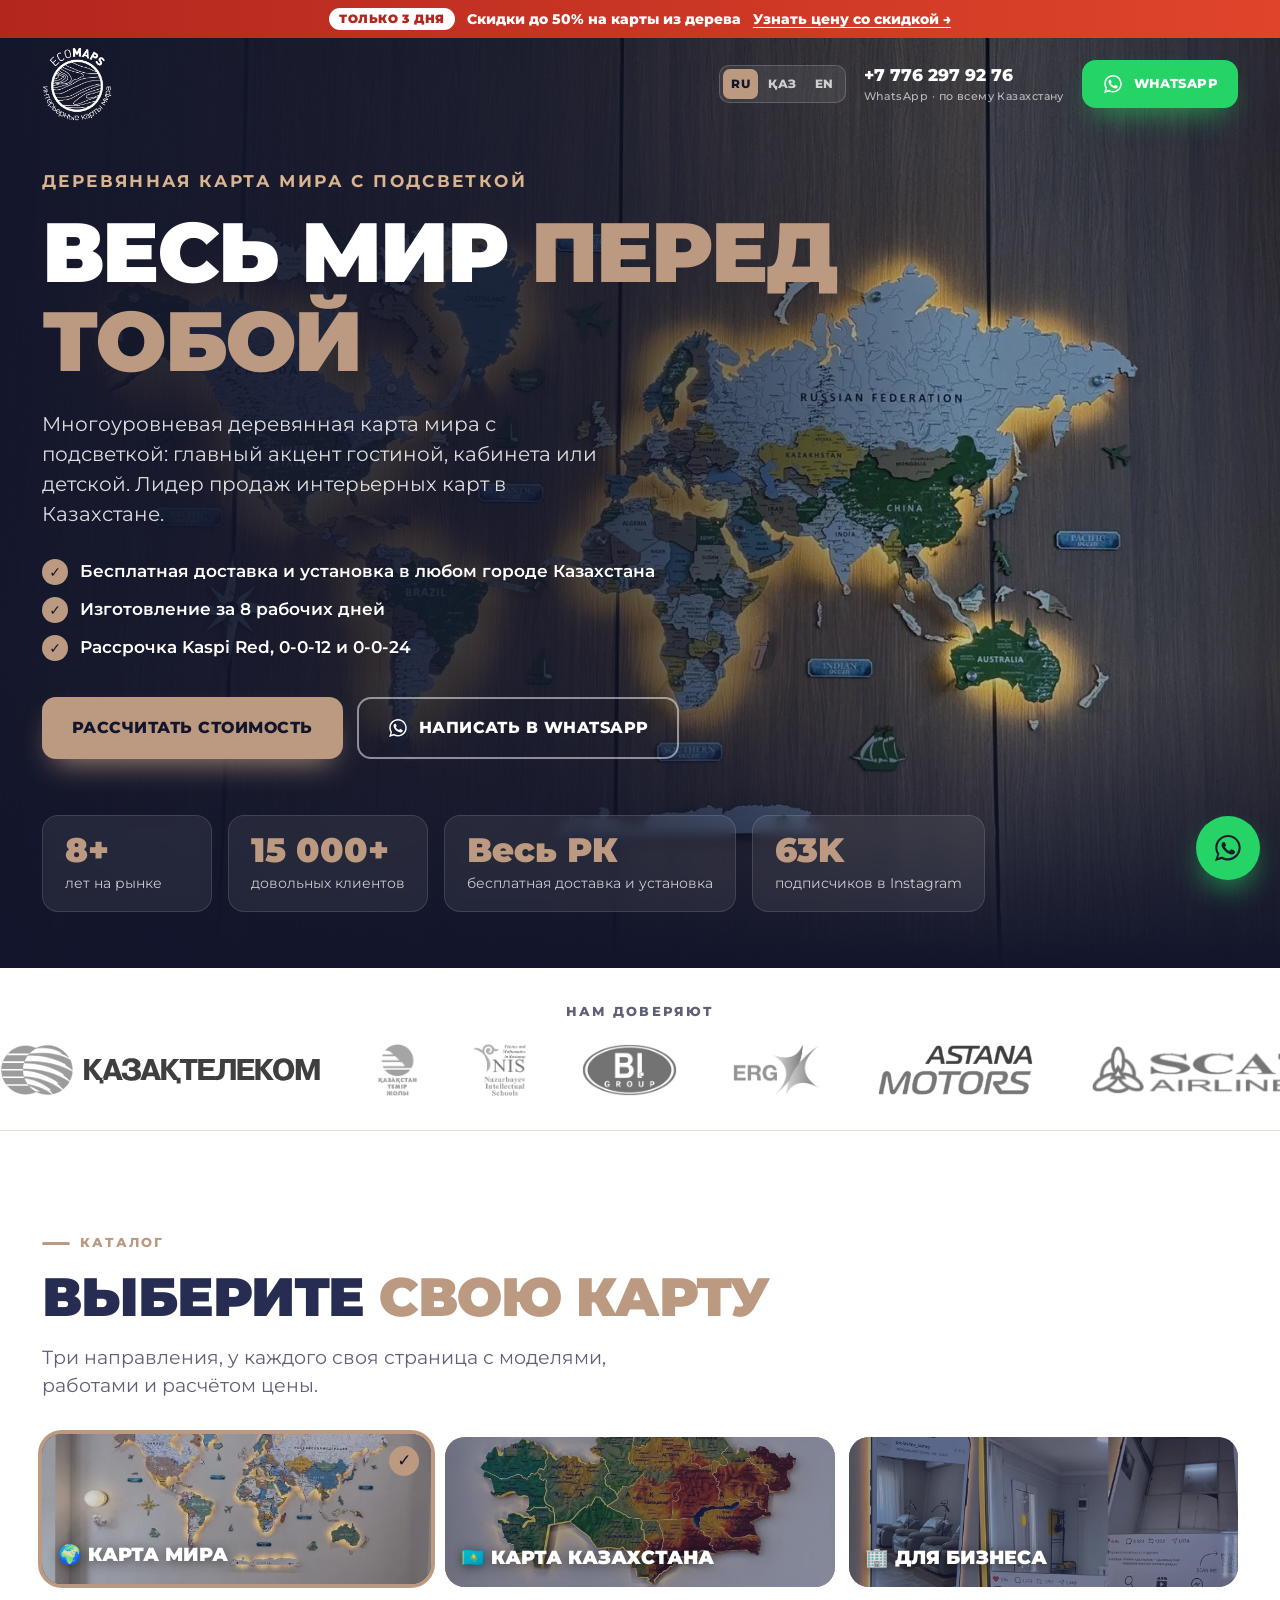
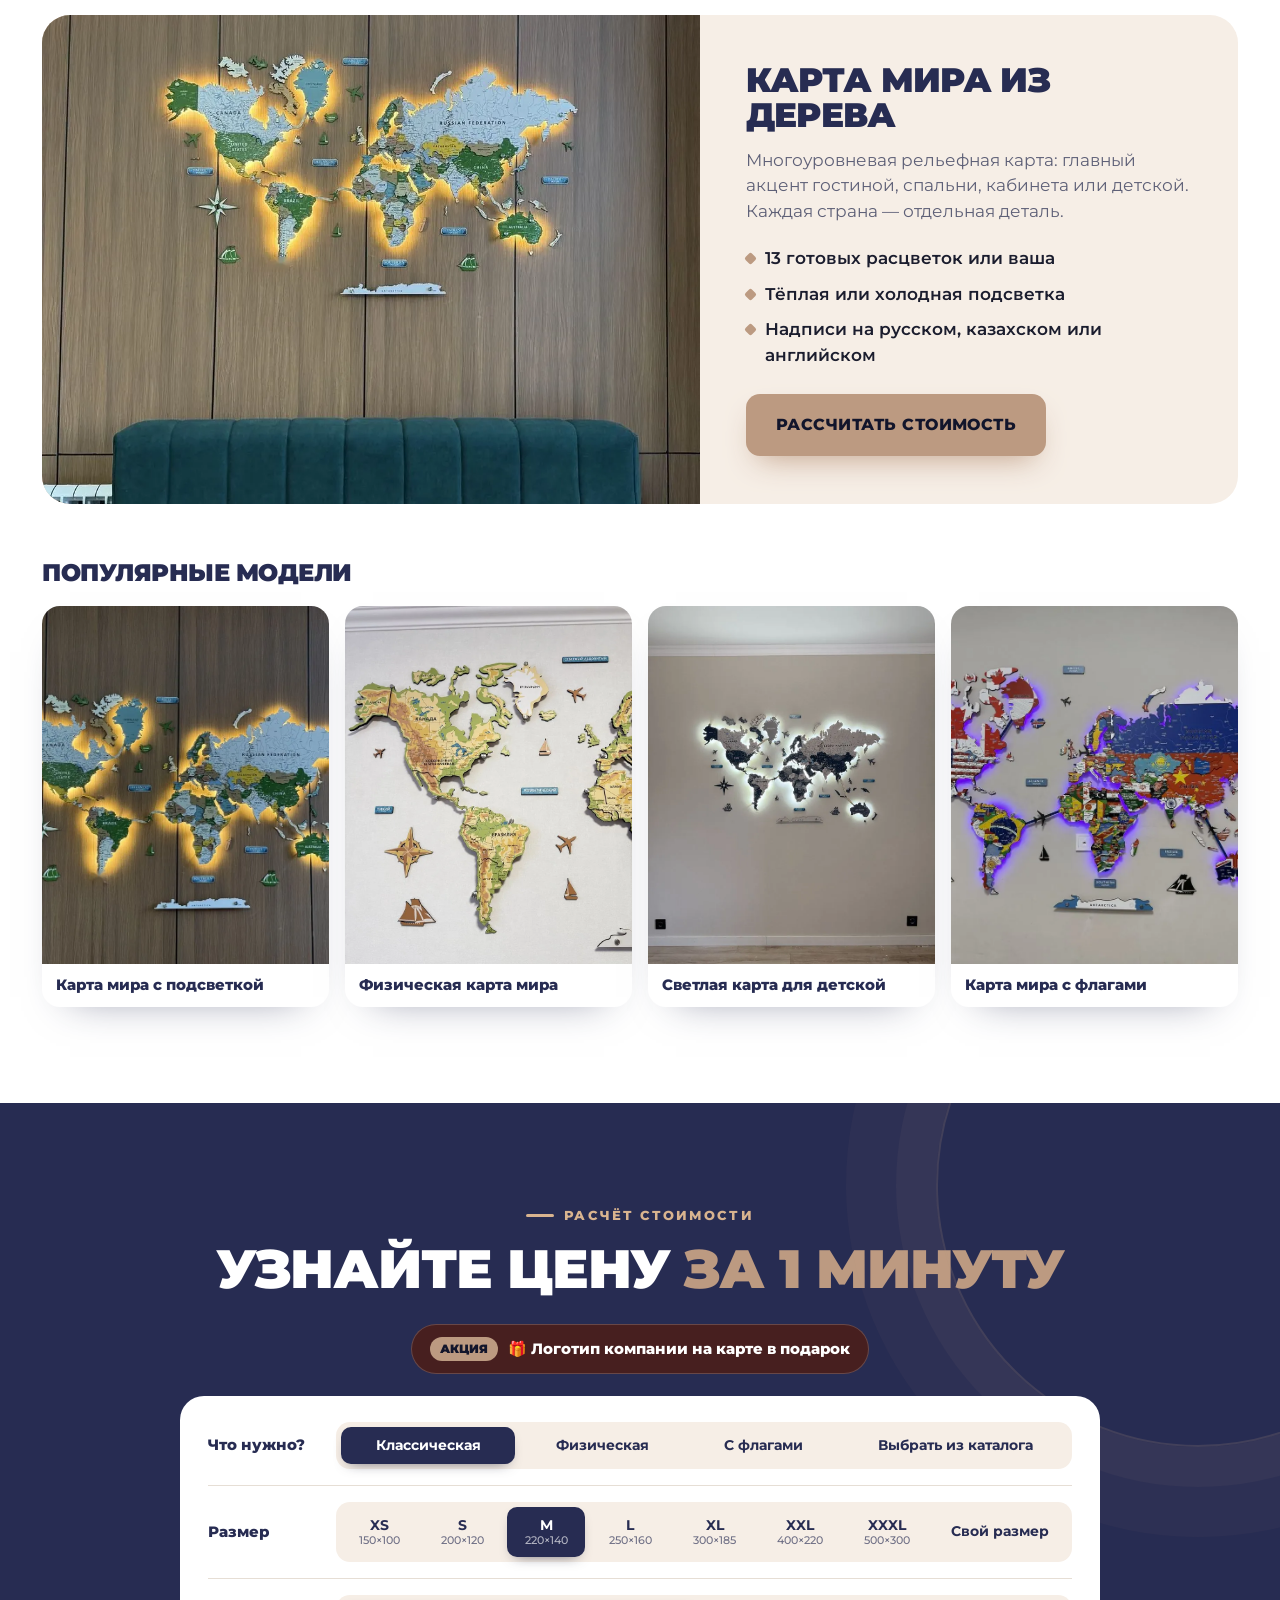
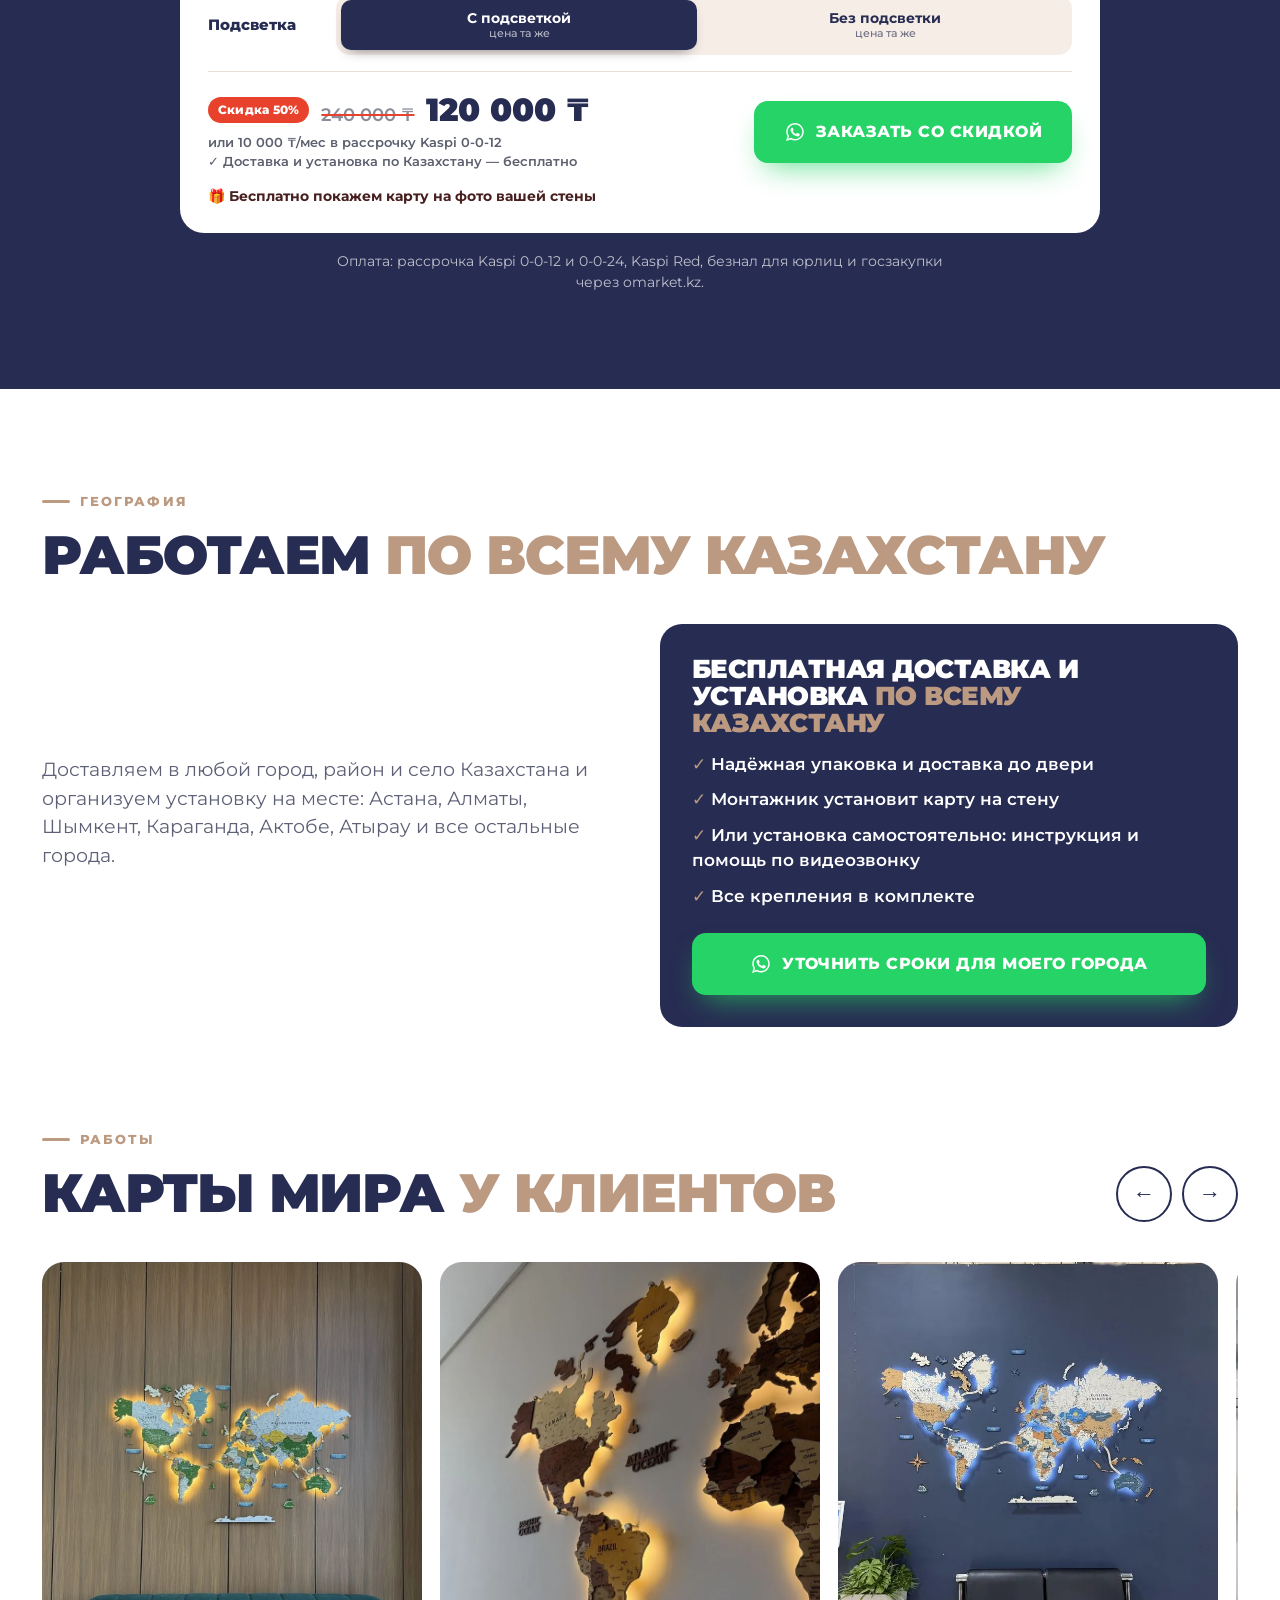
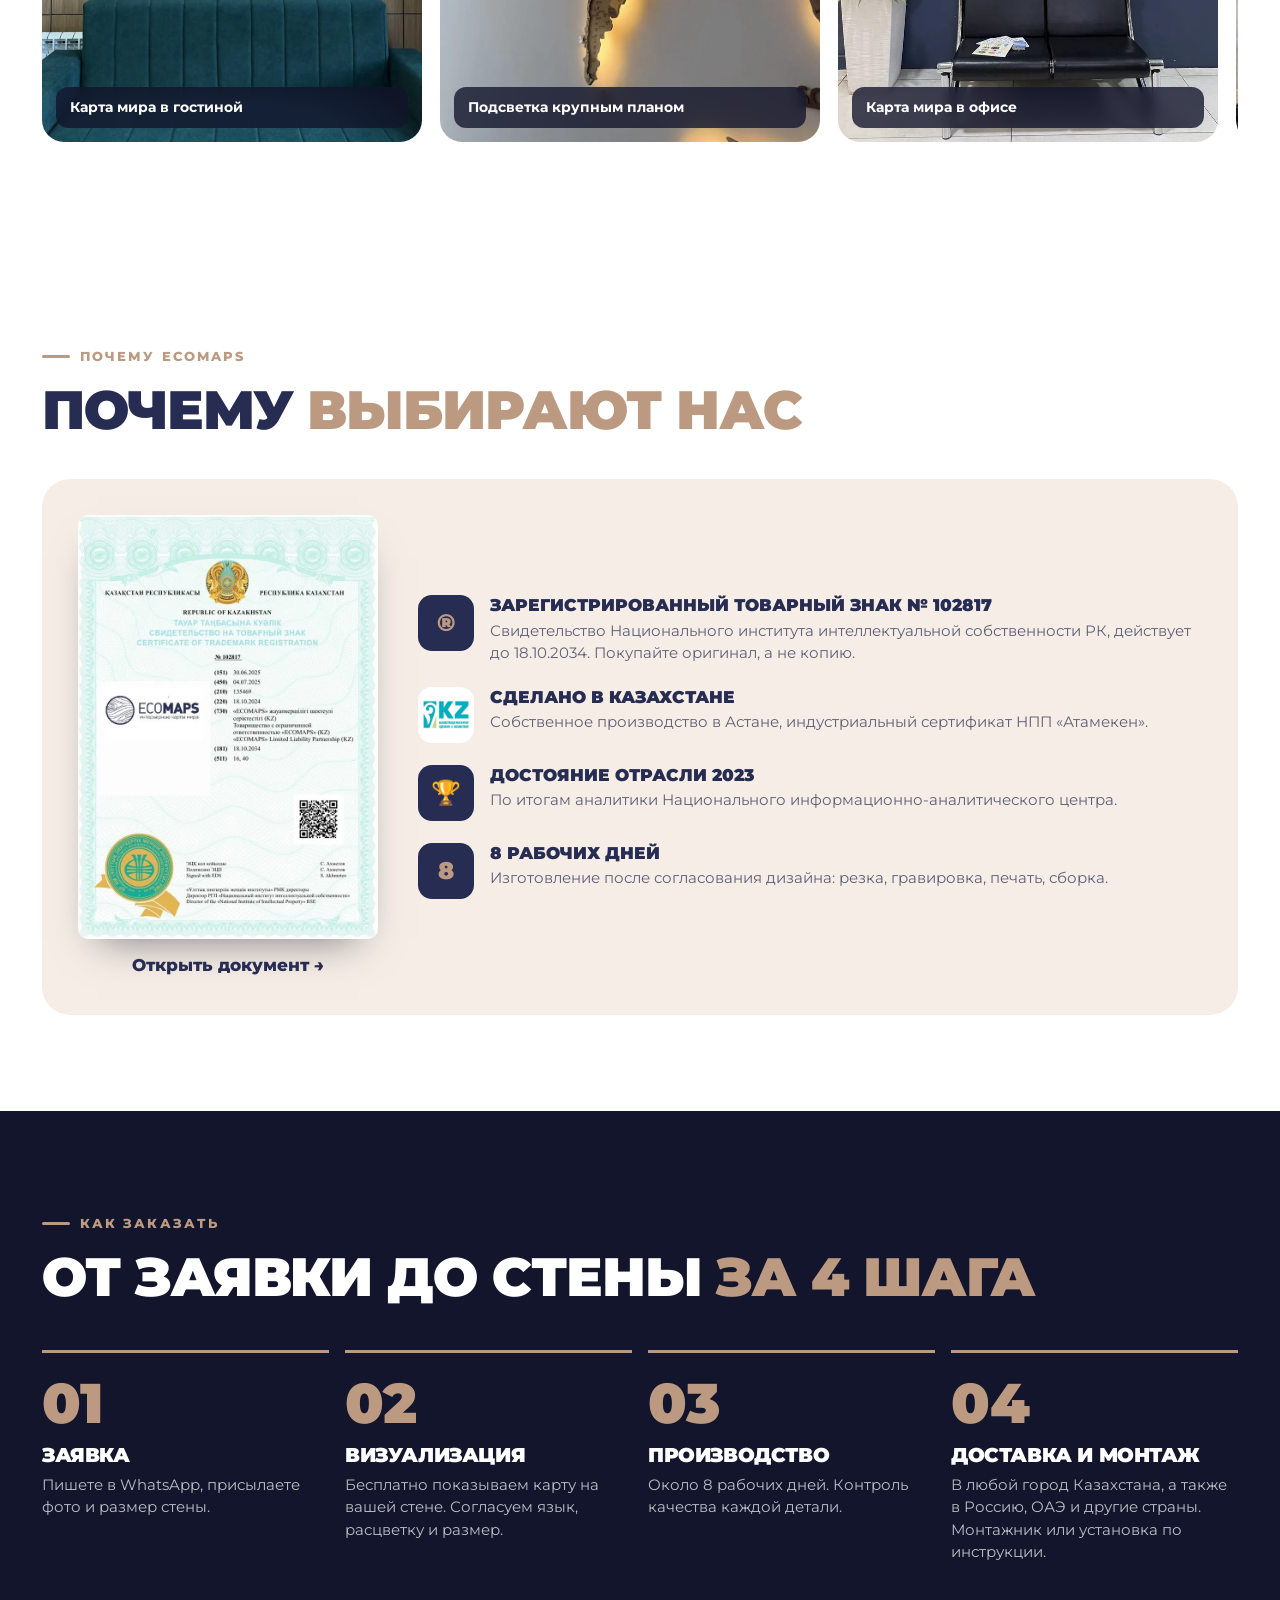
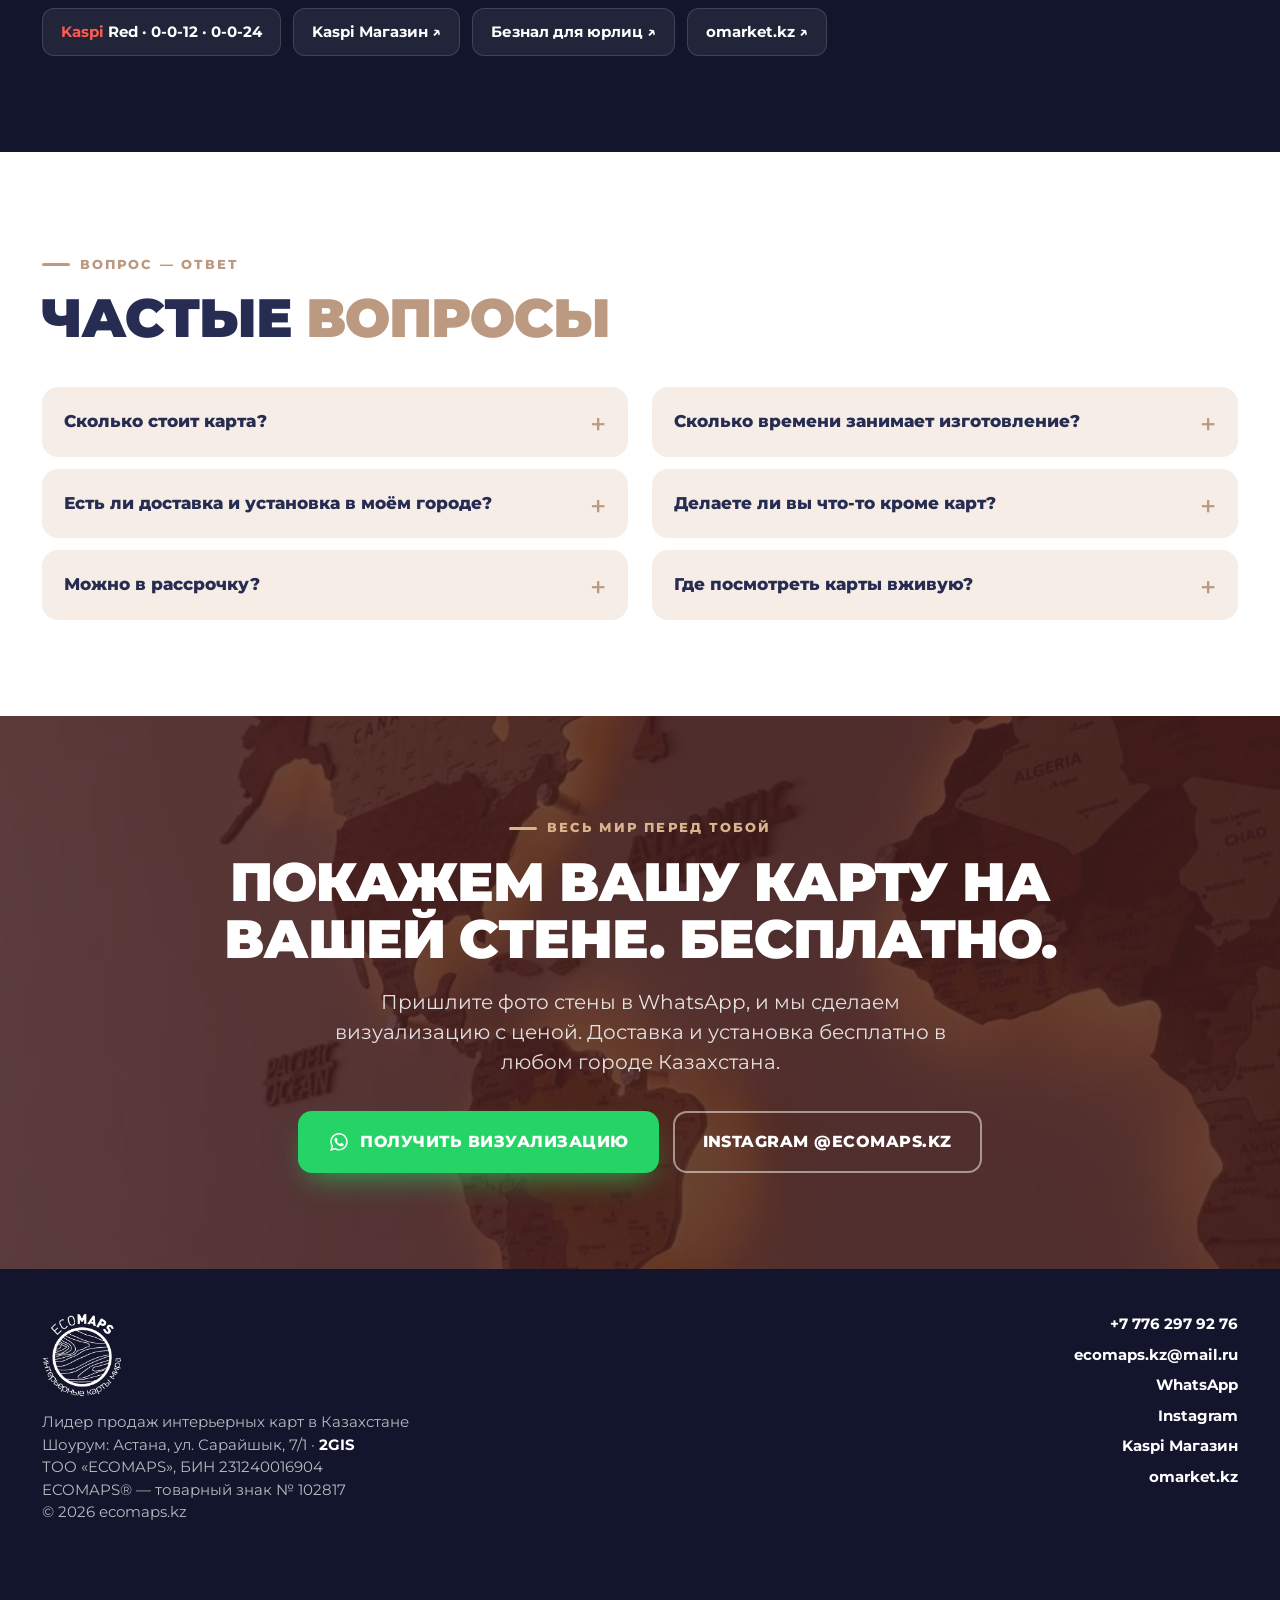
==== commit 0f796979: "Калькулятор с ценами: скидка 50%, рассрочка 0-0-12, рельефная +40 000; бесплатная доставка и установ" ====
--- a/index.html
+++ b/index.html
@@ -11,7 +11,7 @@
 <meta property="og:url" content="https://ecomaps.kz/">
 <meta property="og:type" content="website">
 <link rel="canonical" href="https://ecomaps.kz/">
-<script type="application/ld+json">{"@context": "https://schema.org", "@graph": [{"@type": ["Store", "Organization"], "@id": "https://ecomaps.kz/#store", "name": "ECOMAPS", "legalName": "ТОО «ECOMAPS»", "url": "https://ecomaps.kz/", "logo": "https://ecomaps.kz/img/ads/logo-square.png?v=f53d175c", "image": "https://ecomaps.kz/img/hero-wide.jpg?v=f53d175c", "telephone": "+77762979276", "priceRange": "₸₸", "address": {"@type": "PostalAddress", "streetAddress": "ул. Сарайшык, 7/1", "addressLocality": "Астана", "addressCountry": "KZ"}, "areaServed": {"@type": "Country", "name": "Kazakhstan"}, "sameAs": ["https://www.instagram.com/ecomaps.kz/", "https://2gis.kz/astana/geo/70000001057229459", "https://l.kaspi.kz/shop/HHgEF6jwWSDbpnh"]}, {"@type": "WebPage", "@id": "https://ecomaps.kz/#page", "url": "https://ecomaps.kz/", "name": "Деревянная карта мира с подсветкой — купить в РК | ECOMAPS", "description": "Многоуровневые карты мира из дерева с подсветкой: 13 расцветок, надписи на 3 языках, 8 рабочих дней. Доставка и монтаж по Казахстану, рассрочка Kaspi.", "inLanguage": "ru", "isPartOf": {"@type": "WebSite", "@id": "https://ecomaps.kz/#site", "url": "https://ecomaps.kz/", "name": "ECOMAPS"}, "about": {"@id": "https://ecomaps.kz/#store"}}, {"@type": "Product", "name": "Деревянная карта мира с подсветкой", "description": "Многоуровневая деревянная карта мира с подсветкой: главный акцент гостиной, кабинета или детской. Лидер продаж интерьерных карт в Казахстане.", "brand": {"@type": "Brand", "name": "ECOMAPS"}, "image": "https://ecomaps.kz/img/hero-wide.jpg?v=f53d175c", "url": "https://ecomaps.kz/", "offers": {"@type": "AggregateOffer", "priceCurrency": "KZT", "lowPrice": 54000, "availability": "https://schema.org/InStock", "seller": {"@id": "https://ecomaps.kz/#store"}, "url": "https://ecomaps.kz/"}}, {"@type": "FAQPage", "mainEntity": [{"@type": "Question", "name": "Сколько стоит карта?", "acceptedAnswer": {"@type": "Answer", "text": "Цена зависит от модели, размера, расцветки и подсветки. Заполните расчёт выше или напишите в WhatsApp, и менеджер посчитает стоимость."}}, {"@type": "Question", "name": "Сколько времени занимает изготовление?", "acceptedAnswer": {"@type": "Answer", "text": "Около 8 рабочих дней после согласования дизайна. Сроки индивидуальных заказов обговариваем отдельно."}}, {"@type": "Question", "name": "Есть ли доставка и установка в моём городе?", "acceptedAnswer": {"@type": "Answer", "text": "Да. Доставляем по всему Казахстану в города, районы и сёла, а также в Россию, ОАЭ и другие страны. Установку организуем на месте или поможем установить самостоятельно по видеозвонку."}}, {"@type": "Question", "name": "Делаете ли вы что-то кроме карт?", "acceptedAnswer": {"@type": "Answer", "text": "Да: панели, картины, зеркала, неоновые вывески, часы с логотипом и оформление интерьеров детских садов, школ и офисов под ключ."}}, {"@type": "Question", "name": "Можно в рассрочку?", "acceptedAnswer": {"@type": "Answer", "text": "Да: Kaspi Red, рассрочка 0-0-12 и 0-0-24. Для компаний работаем по безналу и через госзакупки."}}, {"@type": "Question", "name": "Где посмотреть карты вживую?", "acceptedAnswer": {"@type": "Answer", "text": "В шоуруме в Астане: ул. Сарайшык, 7/1, Есильский район. Перед визитом напишите нам в WhatsApp"}}]}]}</script>
+<script type="application/ld+json">{"@context": "https://schema.org", "@graph": [{"@type": ["Store", "Organization"], "@id": "https://ecomaps.kz/#store", "name": "ECOMAPS", "legalName": "ТОО «ECOMAPS»", "url": "https://ecomaps.kz/", "logo": "https://ecomaps.kz/img/ads/logo-square.png?v=f53d175c", "image": "https://ecomaps.kz/img/hero-wide.jpg?v=f53d175c", "telephone": "+77762979276", "priceRange": "₸₸", "address": {"@type": "PostalAddress", "streetAddress": "ул. Сарайшык, 7/1", "addressLocality": "Астана", "addressCountry": "KZ"}, "areaServed": {"@type": "Country", "name": "Kazakhstan"}, "sameAs": ["https://www.instagram.com/ecomaps.kz/", "https://2gis.kz/astana/geo/70000001057229459", "https://l.kaspi.kz/shop/HHgEF6jwWSDbpnh"]}, {"@type": "WebPage", "@id": "https://ecomaps.kz/#page", "url": "https://ecomaps.kz/", "name": "Деревянная карта мира с подсветкой — купить в РК | ECOMAPS", "description": "Многоуровневые карты мира из дерева с подсветкой: 13 расцветок, надписи на 3 языках, 8 рабочих дней. Доставка и монтаж по Казахстану, рассрочка Kaspi.", "inLanguage": "ru", "isPartOf": {"@type": "WebSite", "@id": "https://ecomaps.kz/#site", "url": "https://ecomaps.kz/", "name": "ECOMAPS"}, "about": {"@id": "https://ecomaps.kz/#store"}}, {"@type": "Product", "name": "Деревянная карта мира с подсветкой", "description": "Многоуровневая деревянная карта мира с подсветкой: главный акцент гостиной, кабинета или детской. Лидер продаж интерьерных карт в Казахстане.", "brand": {"@type": "Brand", "name": "ECOMAPS"}, "image": "https://ecomaps.kz/img/hero-wide.jpg?v=f53d175c", "url": "https://ecomaps.kz/", "offers": {"@type": "AggregateOffer", "priceCurrency": "KZT", "lowPrice": 80000, "highPrice": 260000, "availability": "https://schema.org/InStock", "seller": {"@id": "https://ecomaps.kz/#store"}, "url": "https://ecomaps.kz/"}}, {"@type": "FAQPage", "mainEntity": [{"@type": "Question", "name": "Сколько стоит карта?", "acceptedAnswer": {"@type": "Answer", "text": "Карта мира — от 80 000 ₸ (150×100 см) до 260 000 ₸ (500×300 см), карта Казахстана — от 80 000 ₸ (100×55 см) до 210 000 ₸ (300×170 см), рельефная 3D-карта РК — на 40 000 ₸ дороже. Сейчас действует скидка 50%. Цена одинаковая с подсветкой и без неё, доставка и установка по Казахстану бесплатно. Точную цену вашего размера покажет калькулятор выше."}}, {"@type": "Question", "name": "Сколько времени занимает изготовление?", "acceptedAnswer": {"@type": "Answer", "text": "Около 8 рабочих дней после согласования дизайна. Сроки индивидуальных заказов обговариваем отдельно."}}, {"@type": "Question", "name": "Есть ли доставка и установка в моём городе?", "acceptedAnswer": {"@type": "Answer", "text": "Да, и бесплатно: доставка и установка во всех городах Казахстана включены в цену. Также доставляем в Россию, ОАЭ и другие страны."}}, {"@type": "Question", "name": "Делаете ли вы что-то кроме карт?", "acceptedAnswer": {"@type": "Answer", "text": "Да: панели, картины, зеркала, неоновые вывески, часы с логотипом и оформление интерьеров детских садов, школ и офисов под ключ."}}, {"@type": "Question", "name": "Можно в рассрочку?", "acceptedAnswer": {"@type": "Answer", "text": "Да: Kaspi Red, рассрочка 0-0-12 и 0-0-24. Для компаний работаем по безналу и через госзакупки."}}, {"@type": "Question", "name": "Где посмотреть карты вживую?", "acceptedAnswer": {"@type": "Answer", "text": "В шоуруме в Астане: ул. Сарайшык, 7/1, Есильский район. Перед визитом напишите нам в WhatsApp"}}]}]}</script>
 <link rel="alternate" hreflang="ru" href="https://ecomaps.kz/">
 <link rel="alternate" hreflang="kk" href="https://ecomaps.kz/kz/">
 <link rel="alternate" hreflang="en" href="https://ecomaps.kz/en/">
@@ -30,7 +30,7 @@
 <link rel="preconnect" href="https://fonts.googleapis.com">
 <link rel="preconnect" href="https://fonts.gstatic.com" crossorigin>
 <link href="https://fonts.googleapis.com/css2?family=Montserrat:wght@400;500;600;700;800;900&display=swap" rel="stylesheet">
-<link rel="stylesheet" href="assets/style.css?v=369728b9">
+<link rel="stylesheet" href="assets/style.css?v=459767e6">
 <style>.hero-bg{background-image:url(img/hero-wide.webp?v=f53d175c)}.final:before{background-image:url(img/g3.webp?v=f53d175c)}</style>
 </head>
 <body data-mode="world">
@@ -68,7 +68,7 @@
     <p class="h1s reveal">Весь мир <em>перед тобой</em></p>
     <p class="lead reveal">Многоуровневая деревянная карта мира с подсветкой: главный акцент гостиной, кабинета или детской. Лидер продаж интерьерных карт в Казахстане.</p>
     <ul class="checks reveal">
-      <li>Доставка и установка в любом городе Казахстана</li>
+      <li>Бесплатная доставка и установка в любом городе Казахстана</li>
       <li>Изготовление за 8 рабочих дней</li>
       <li>Рассрочка Kaspi Red, 0-0-12 и 0-0-24</li>
     </ul>
@@ -79,7 +79,7 @@
     <div class="stats reveal">
       <div class="stat"><b>8+</b><span>лет на рынке</span></div>
       <div class="stat"><b>15 000+</b><span>довольных клиентов</span></div>
-      <div class="stat"><b>Весь РК</b><span>доставка и установка</span></div>
+      <div class="stat"><b>Весь РК</b><span>бесплатная доставка и установка</span></div>
       <div class="stat"><b>63K</b><span>подписчиков в Instagram</span></div>
     </div>
   </div>
@@ -131,18 +131,19 @@
       <div class="promo"><i>Акция</i> 🎁 Логотип компании на карте в подарок</div>
       <div class="calc2">
         <div class="row"><span class="lbl">Что нужно?</span><div class="seg" data-k="type">
-          <button class="on">Классическая</button><button>Физическая</button><button>С флагами</button><button>Своя расцветка</button>
+          <button class="on">Классическая</button><button>Физическая</button><button>С флагами</button><button>Выбрать из каталога</button>
         </div></div>
         <div class="row"><span class="lbl">Размер</span><div class="seg" data-k="size">
-          <button>маленькая<small class="cm">150×87</small></button><button class="on">средняя<small class="cm">200×115</small></button><button>большая<small class="cm">250×145</small></button><button>Свой размер</button>
+          <button data-p="80000">XS<small class="cm">150×100</small></button><button data-p="95000">S<small class="cm">200×120</small></button><button class="on" data-p="120000">M<small class="cm">220×140</small></button><button data-p="130000">L<small class="cm">250×160</small></button><button data-p="160000">XL<small class="cm">300×185</small></button><button data-p="210000">XXL<small class="cm">400×220</small></button><button data-p="260000">XXXL<small class="cm">500×300</small></button><button>Свой размер</button>
         </div></div>
         <div class="row"><span class="lbl">Подсветка</span><div class="seg" data-k="light">
-          <button class="on">С подсветкой</button><button>Без подсветки</button>
+          <button class="on">С подсветкой<small>цена та же</small></button><button>Без подсветки<small>цена та же</small></button>
         </div></div>
         <div class="go">
-          <p>🎁 Бесплатно покажем карту на фото вашей стены</p>
-          <a class="btn btn-wa js-wa" id="sendCalc" href="https://ecomaps.kz/whatsapp" data-place="calc"><svg><use href="#wa"/></svg>Узнать цену в WhatsApp</a>
+          <div class="price" id="calcPrice" aria-live="polite"></div>
+          <a class="btn btn-wa js-wa" id="sendCalc" href="https://ecomaps.kz/whatsapp" data-place="calc"><svg><use href="#wa"/></svg>Заказать со скидкой</a>
         </div>
+        <p class="gift-l">🎁 Бесплатно покажем карту на фото вашей стены</p>
       </div>
       <p class="calc-note">Оплата: рассрочка Kaspi 0-0-12 и 0-0-24, Kaspi Red, безнал для юрлиц и госзакупки через omarket.kz.</p>
     </div>
@@ -158,7 +159,7 @@
         <p class="sub" style="margin:0 0 24px">Доставляем в любой город, район и село Казахстана и организуем установку на месте: Астана, Алматы, Шымкент, Караганда, Актобе, Атырау и все остальные города.</p>
       </div>
       <div class="geo-card reveal">
-        <h3>Доставка и установка <span>по всему Казахстану</span></h3>
+        <h3>Бесплатная доставка и установка <span>по всему Казахстану</span></h3>
         <ul><li>Надёжная упаковка и доставка до двери</li><li>Монтажник установит карту на стену</li><li>Или установка самостоятельно: инструкция и помощь по видеозвонку</li><li>Все крепления в комплекте</li></ul>
         <a class="btn btn-wa js-wa" href="https://ecomaps.kz/whatsapp" data-place="geo"><svg><use href="#wa"/></svg>Уточнить сроки для моего города</a>
       </div>
@@ -215,9 +216,9 @@
     <span class="kicker">Вопрос — ответ</span>
     <h2>Частые <span class="t">вопросы</span></h2>
     <div class="faq">
-      <details><summary><h3>Сколько стоит карта?</h3></summary><p>Цена зависит от модели, размера, расцветки и подсветки. Заполните расчёт выше или напишите в WhatsApp, и менеджер посчитает стоимость.</p></details>
+      <details><summary><h3>Сколько стоит карта?</h3></summary><p>Карта мира — от 80 000 ₸ (150×100 см) до 260 000 ₸ (500×300 см), карта Казахстана — от 80 000 ₸ (100×55 см) до 210 000 ₸ (300×170 см), рельефная 3D-карта РК — на 40 000 ₸ дороже. Сейчас действует скидка 50%. Цена одинаковая с подсветкой и без неё, доставка и установка по Казахстану бесплатно. Точную цену вашего размера покажет калькулятор выше.</p></details>
       <details><summary><h3>Сколько времени занимает изготовление?</h3></summary><p>Около 8 рабочих дней после согласования дизайна. Сроки индивидуальных заказов обговариваем отдельно.</p></details>
-      <details><summary><h3>Есть ли доставка и установка в моём городе?</h3></summary><p>Да. Доставляем по всему Казахстану в города, районы и сёла, а также в Россию, ОАЭ и другие страны. Установку организуем на месте или поможем установить самостоятельно по видеозвонку.</p></details>
+      <details><summary><h3>Есть ли доставка и установка в моём городе?</h3></summary><p>Да, и бесплатно: доставка и установка во всех городах Казахстана включены в цену. Также доставляем в Россию, ОАЭ и другие страны.</p></details>
       <details><summary><h3>Делаете ли вы что-то кроме карт?</h3></summary><p>Да: панели, картины, зеркала, неоновые вывески, часы с логотипом и оформление интерьеров детских садов, школ и офисов под ключ.</p></details>
       <details><summary><h3>Можно в рассрочку?</h3></summary><p>Да: Kaspi Red, рассрочка 0-0-12 и 0-0-24. Для компаний работаем по безналу и через госзакупки.</p></details>
       <details><summary><h3>Где посмотреть карты вживую?</h3></summary><p>В шоуруме в Астане: ул. Сарайшык, 7/1, Есильский район. Перед визитом напишите нам в WhatsApp (<a href="https://2gis.kz/astana/geo/70000001057229459" target="_blank" rel="noopener">2GIS</a>)</p></details>
@@ -229,7 +230,7 @@
   <div class="wrap">
     <span class="kicker" style="color:var(--gold)">Весь мир перед тобой</span>
     <h2>Покажем вашу карту на вашей стене. Бесплатно.</h2>
-    <p>Пришлите фото стены в WhatsApp, и мы сделаем визуализацию с ценой. Доставка и установка в любом городе Казахстана.</p>
+    <p>Пришлите фото стены в WhatsApp, и мы сделаем визуализацию с ценой. Доставка и установка бесплатно в любом городе Казахстана.</p>
     <div class="cta">
       <a class="btn btn-wa js-wa" href="https://ecomaps.kz/whatsapp" data-place="final"><svg><use href="#wa"/></svg>Получить визуализацию</a>
       <a class="btn btn-line" href="https://www.instagram.com/ecomaps.kz/" target="_blank" rel="noopener">Instagram @ecomaps.kz</a>
@@ -281,7 +282,7 @@
 <a class="fab js-wa" href="https://ecomaps.kz/whatsapp" data-place="fab" aria-label="WhatsApp"><svg viewBox="0 0 32 32"><use href="#wa"/></svg></a>
 
 <script>
-const P='', I18N={"cap": {"g1": "Карта мира с подсветкой", "physical": "Физическая карта мира", "kids": "Светлая карта для детской", "g7": "Карта мира с флагами", "hero": "Карта мира в гостиной", "g2": "Карта мира в офисе", "g3": "Подсветка крупным планом", "g4": "Кабинет руководителя", "g5": "Холодная подсветка", "g6": "Рабочий кабинет", "g8": "Светлая карта с подсветкой", "light": "Тёплая подсветка", "world": "Карта мира в квартире", "detail": "Каждая страна — отдельная деталь", "install": "Монтаж карты", "kazakhstan": "Карта РК с новыми областями", "kz/k-navy": "Ночная карта РК с подсветкой", "kz/k-phys": "Физическая карта Казахстана", "kz/k-phys2": "Физическая карта РК с подсветкой", "kz/k-dark": "Карта РК в переговорной", "kz/k-reception": "Карта РК на ресепшене", "relief/r3019": "Рельефная 3D-карта РК", "relief/r3018": "Рельефная карта Казахстана", "irere": "Карта РК с логотипом IRERE education", "office": "Карта РК и логотип INTANT", "tab-kz": "Карта РК в фирменных цветах", "gift/la": "Логотип над картой РК в офисе", "gift/intant": "INTANT: карта и логотип на ресепшене", "gift/irere2": "IRERE education: логотип и карта", "gift/clock": "Часы с логотипом INTANT", "gift/shezhire": "Шежіре — родословное древо", "gift/autopapa": "Брендированная картина AUTO PAPA", "mirrors/m1": "Instagram-зеркало для салона", "mirrors/m3": "Instagram-зеркало с подсветкой", "services/poster": "Брендированная картина для автосалона", "services/interior2": "Оформление детского сада", "panels/school-mural": "Панно для школы", "services/panels": "Декор-панель «Робот»", "services/painting": "Картина в раме для офиса", "panels/fairies": "Панель с подсветкой «Феи»", "panels/space-corridor": "Оформление коридора «Космос»", "panels/kids-robot": "Панель для детского центра", "panels/planets": "Панель «Планеты»", "mirrors/m4": "Instagram-зеркало для школы"}};
+const P='', I18N={"cap": {"g1": "Карта мира с подсветкой", "physical": "Физическая карта мира", "kids": "Светлая карта для детской", "g7": "Карта мира с флагами", "hero": "Карта мира в гостиной", "g2": "Карта мира в офисе", "g3": "Подсветка крупным планом", "g4": "Кабинет руководителя", "g5": "Холодная подсветка", "g6": "Рабочий кабинет", "g8": "Светлая карта с подсветкой", "light": "Тёплая подсветка", "world": "Карта мира в квартире", "detail": "Каждая страна — отдельная деталь", "install": "Монтаж карты", "kazakhstan": "Карта РК с новыми областями", "kz/k-navy": "Ночная карта РК с подсветкой", "kz/k-phys": "Физическая карта Казахстана", "kz/k-phys2": "Физическая карта РК с подсветкой", "kz/k-dark": "Карта РК в переговорной", "kz/k-reception": "Карта РК на ресепшене", "relief/r3019": "Рельефная 3D-карта РК", "relief/r3018": "Рельефная карта Казахстана", "irere": "Карта РК с логотипом IRERE education", "office": "Карта РК и логотип INTANT", "tab-kz": "Карта РК в фирменных цветах", "gift/la": "Логотип над картой РК в офисе", "gift/intant": "INTANT: карта и логотип на ресепшене", "gift/irere2": "IRERE education: логотип и карта", "gift/clock": "Часы с логотипом INTANT", "gift/shezhire": "Шежіре — родословное древо", "gift/autopapa": "Брендированная картина AUTO PAPA", "mirrors/m1": "Instagram-зеркало для салона", "mirrors/m3": "Instagram-зеркало с подсветкой", "services/poster": "Брендированная картина для автосалона", "services/interior2": "Оформление детского сада", "panels/school-mural": "Панно для школы", "services/panels": "Декор-панель «Робот»", "services/painting": "Картина в раме для офиса", "panels/fairies": "Панель с подсветкой «Феи»", "panels/space-corridor": "Оформление коридора «Космос»", "panels/kids-robot": "Панель для детского центра", "panels/planets": "Панель «Планеты»", "mirrors/m4": "Instagram-зеркало для школы"}, "calc": {"per": "₸/мес", "inst": "в рассрочку Kaspi 0-0-12", "free": "Доставка и установка по Казахстану — бесплатно", "ask": "Цену рассчитает менеджер в WhatsApp", "or": "или", "disc": "Скидка 50%"}};
 const $=s=>document.querySelector(s), $$=s=>[...document.querySelectorAll(s)];
 const LANG=document.documentElement.lang;
 
@@ -333,8 +334,17 @@
 function pick(k,i){const bs=$$(`.seg[data-k="${k}"] button`); bs.forEach((x,j)=>x.classList.toggle('on',j===i));}
 const val=k=>{const b=$(`.seg[data-k="${k}"] button.on`); return b?b.firstChild.textContent.trim():''};
 $$('.seg').forEach(g=>g.addEventListener('click',e=>{const b=e.target.closest('button'); if(!b) return;
-  g.querySelectorAll('button').forEach(x=>x.classList.toggle('on',x===b)); track('calc_option',{k:g.dataset.k,v:val(g.dataset.k)});}));
-$('#sendCalc').addEventListener('click',()=>track('calc_submit',{type:val('type'),size:val('size'),light:val('light')}));
+  g.querySelectorAll('button').forEach(x=>x.classList.toggle('on',x===b)); track('calc_option',{k:g.dataset.k,v:val(g.dataset.k)}); calcPrice();}));
+/* цена: актуальная цена, зачёркнутая ×2 (скидка 50%), рассрочка 0-0-12 */
+const fmt=n=>Math.round(n).toLocaleString('ru-RU').replace(/\u202f|\u00a0/g,' ')+' ₸';
+function calcPrice(){const box=$('#calcPrice'); if(!box) return; const L=I18N.calc;
+  const s=$('.seg[data-k="size"] button.on'), t=$('.seg[data-k="type"] button.on');
+  let p=s&&s.dataset.p?+s.dataset.p:0; if(t&&t.hasAttribute('data-np')) p=0;
+  if(p&&t&&t.dataset.add) p+= +t.dataset.add;
+  box.innerHTML=p?`<span class="tag">${L.disc}</span><s>${fmt(p*2)}</s><b>${fmt(p)}</b><small>${L.or} ${fmt(p/12).replace(' ₸','')} ${L.per} ${L.inst}${L.free?'<br>✓ '+L.free:''}</small>`
+                 :`<b class="ask">${L.ask}</b>${L.free?'<small>✓ '+L.free+'</small>':''}`;}
+calcPrice();
+$('#sendCalc').addEventListener('click',()=>track('calc_submit',{type:val('type'),size:val('size'),light:val('light'),price:($('.seg[data-k="size"] button.on')||{}).dataset?.p||''}));
 
 /* ---------- телефон: WhatsApp или звонок ---------- */
 const sheet=$('#sheet');
--- a/assets/style.css
+++ b/assets/style.css
@@ -414,3 +414,13 @@
 .sale-bar a{color:#fff;font-weight:800;text-decoration:underline;text-underline-offset:3px}
 html.has-sale .hero{padding-top:170px}
 @media(max-width:640px){.sale-bar{font-size:12.5px;padding:6px 0}.sale-bar .wrap{gap:6px 10px}.sale-bar a{display:none}html.has-sale .hero{padding-top:150px}}
+/* калькулятор: цена со скидкой */
+.calc2 .price{display:flex;flex-wrap:wrap;align-items:baseline;gap:4px 12px;flex:1;min-width:0}
+.calc2 .price .tag{background:#e8412c;color:#fff;font-weight:800;font-size:12px;border-radius:999px;padding:4px 10px;letter-spacing:.02em;align-self:center}
+.calc2 .price s{color:#8a8d99;font-weight:600;font-size:18px;text-decoration-color:#e8412c;text-decoration-thickness:2px}
+.calc2 .price b{font-size:32px;font-weight:900;color:var(--navy);line-height:1.1}
+.calc2 .price b.ask{font-size:18px}
+.calc2 .price small{flex-basis:100%;font-size:13px;color:#5b5f6e;font-weight:600;line-height:1.5}
+.calc2 .gift-l{margin:14px 0 0;font-weight:700;color:var(--wine);font-size:14px}
+body[data-mode=kz] .seg .cm,body[data-mode=world] .seg .cm{display:block}
+@media(max-width:700px){.calc2 .price{justify-content:center;text-align:center}.calc2 .price b{font-size:28px}}
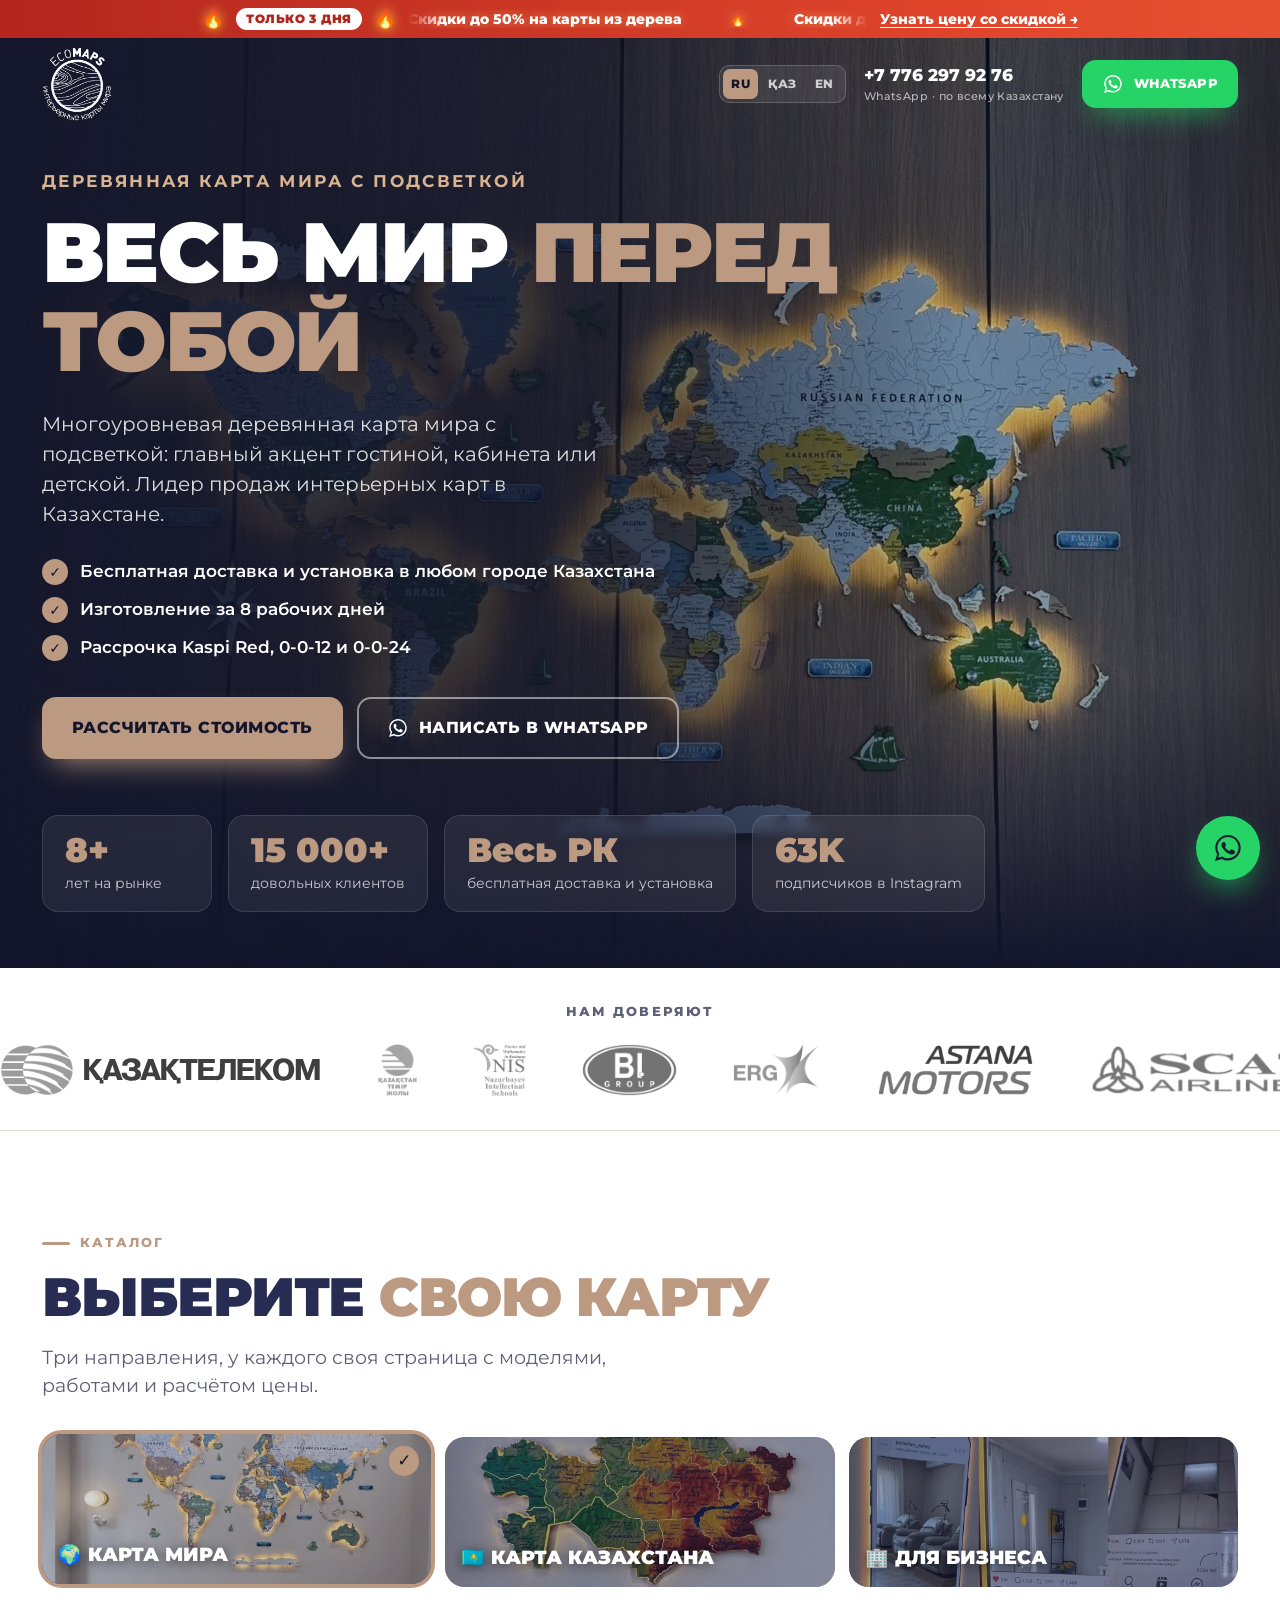
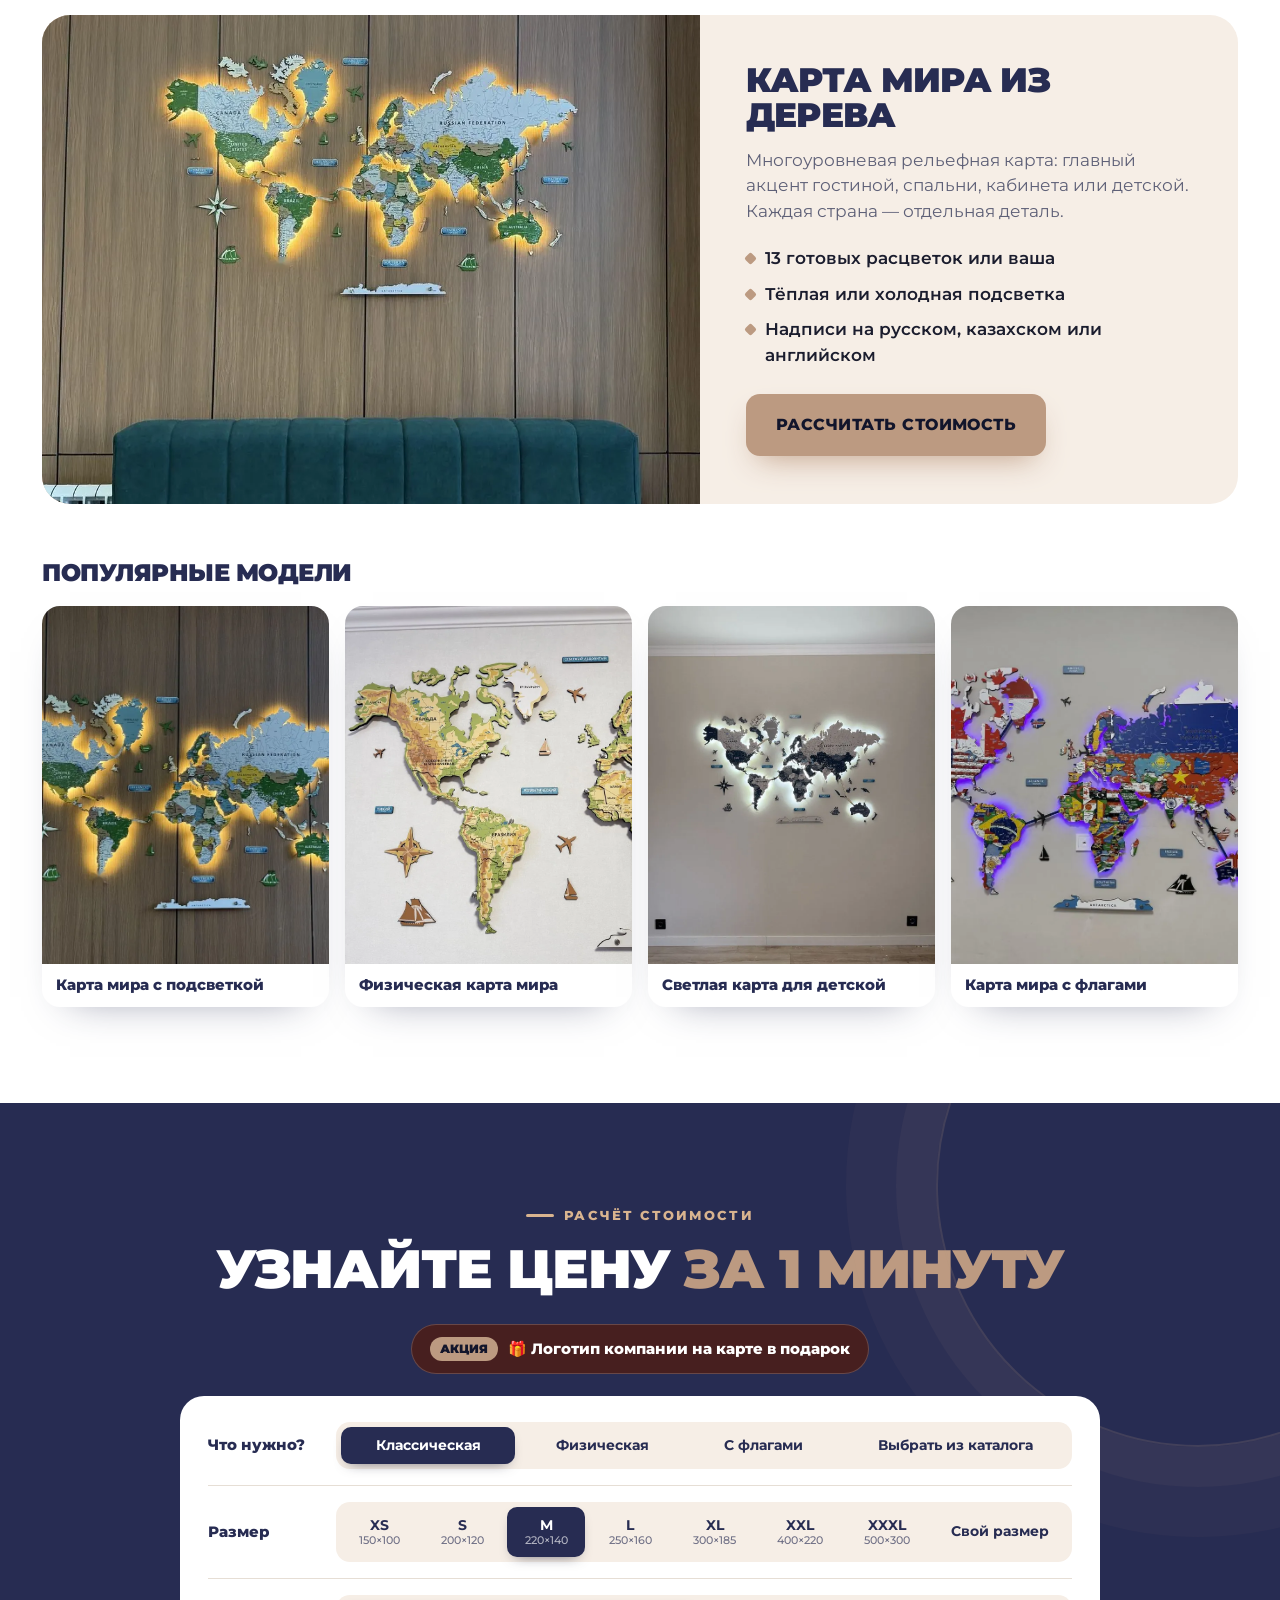
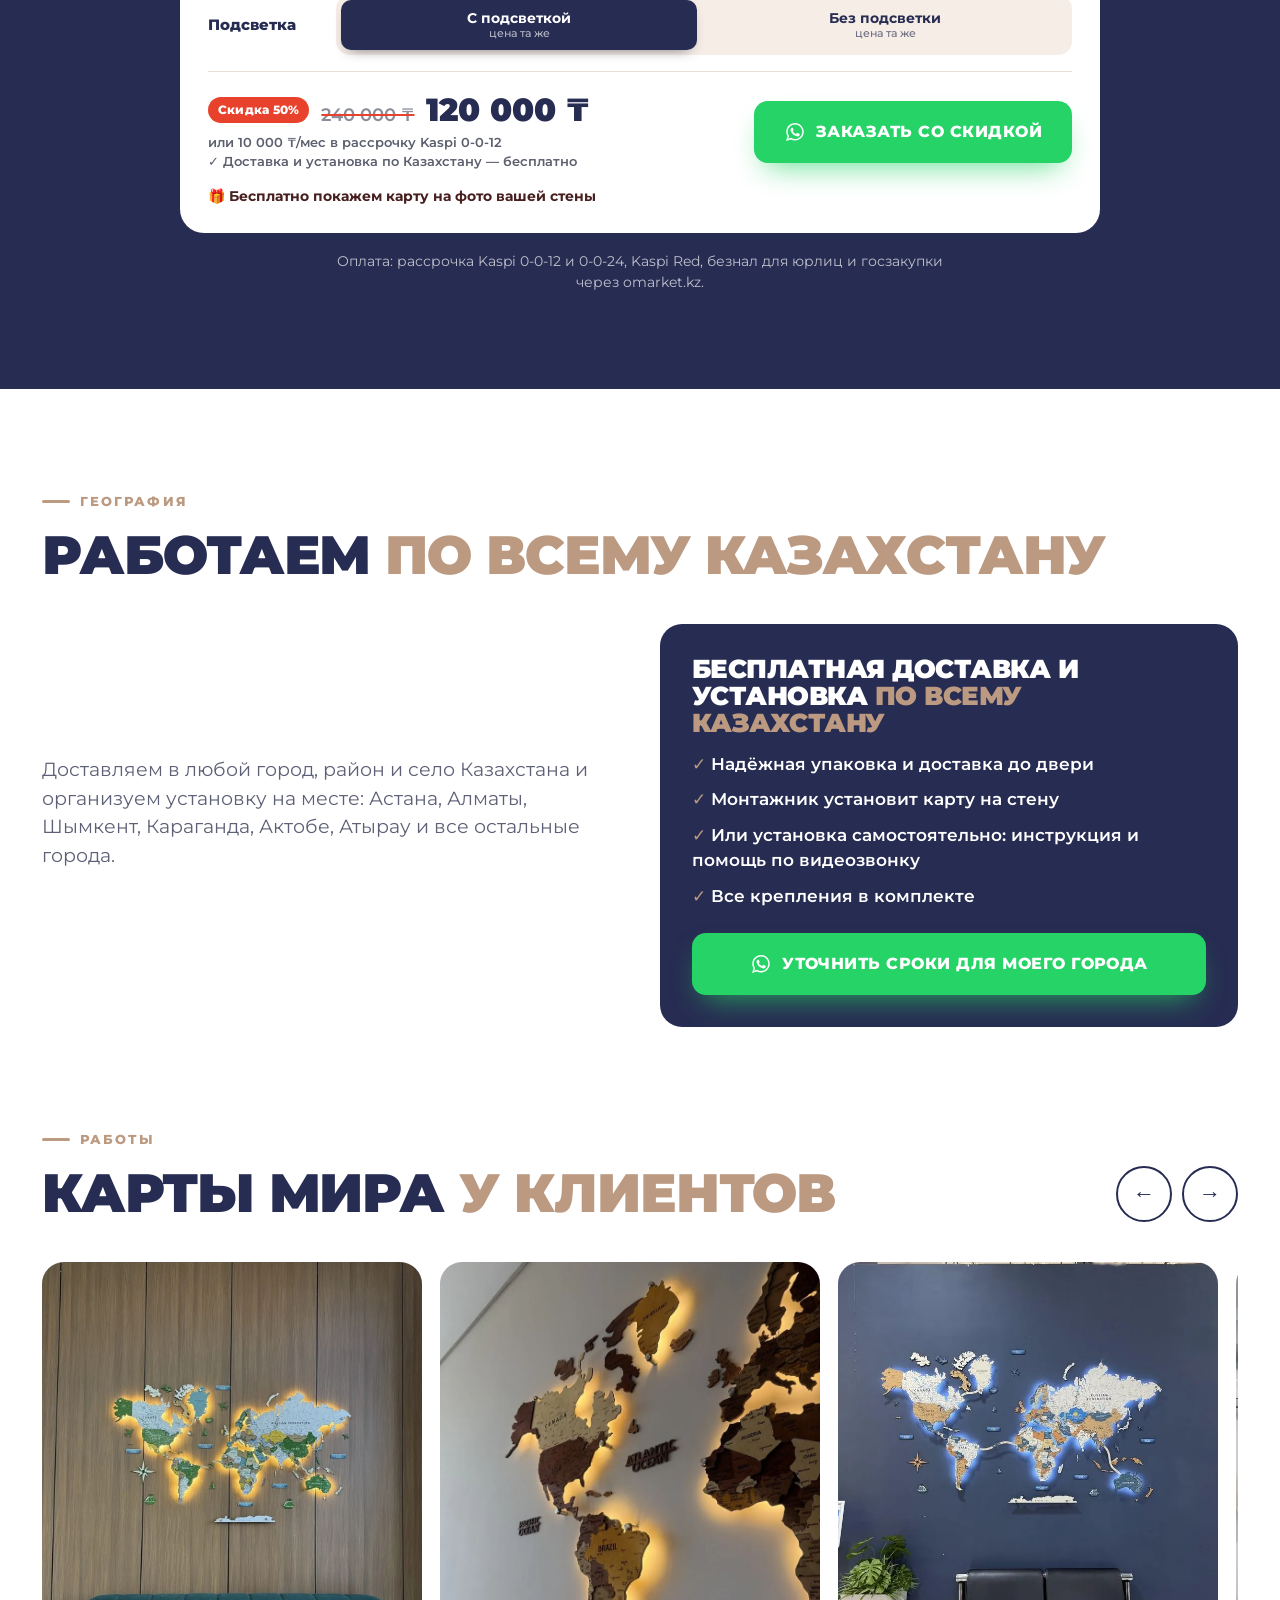
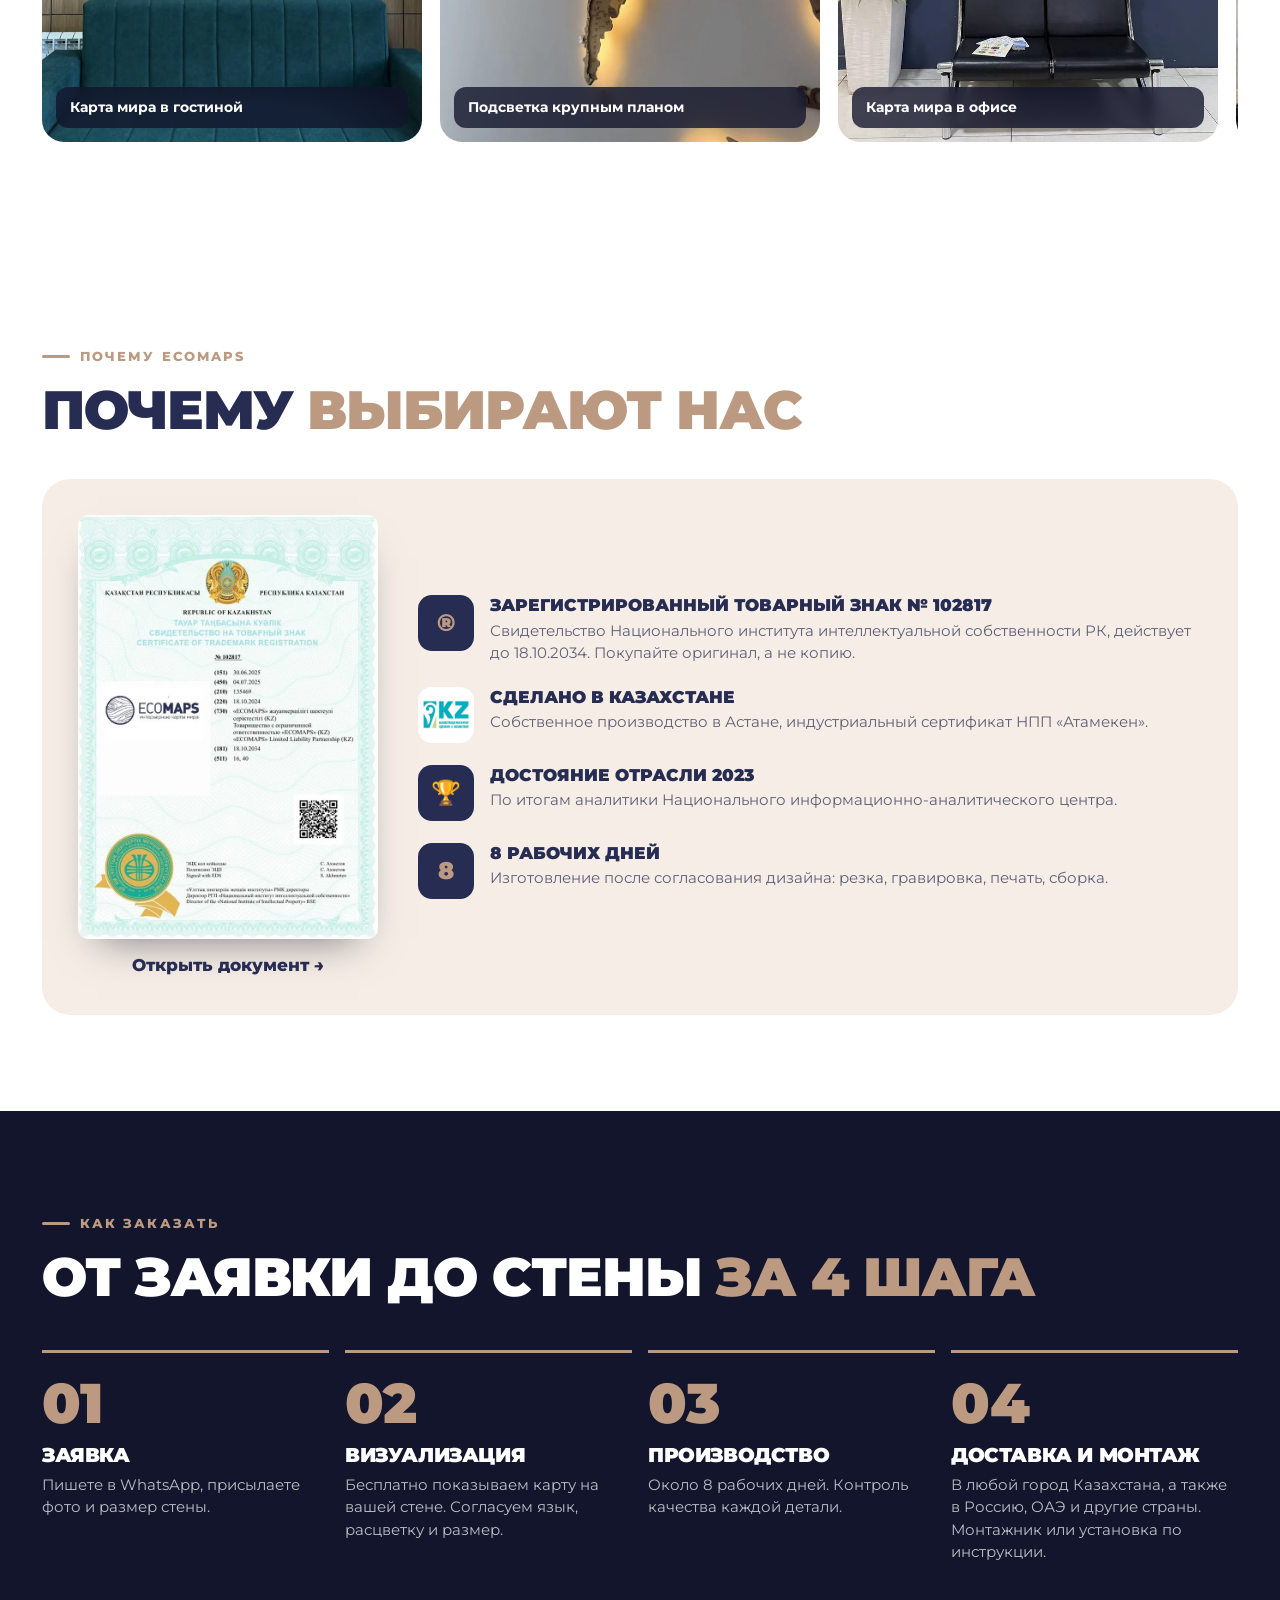
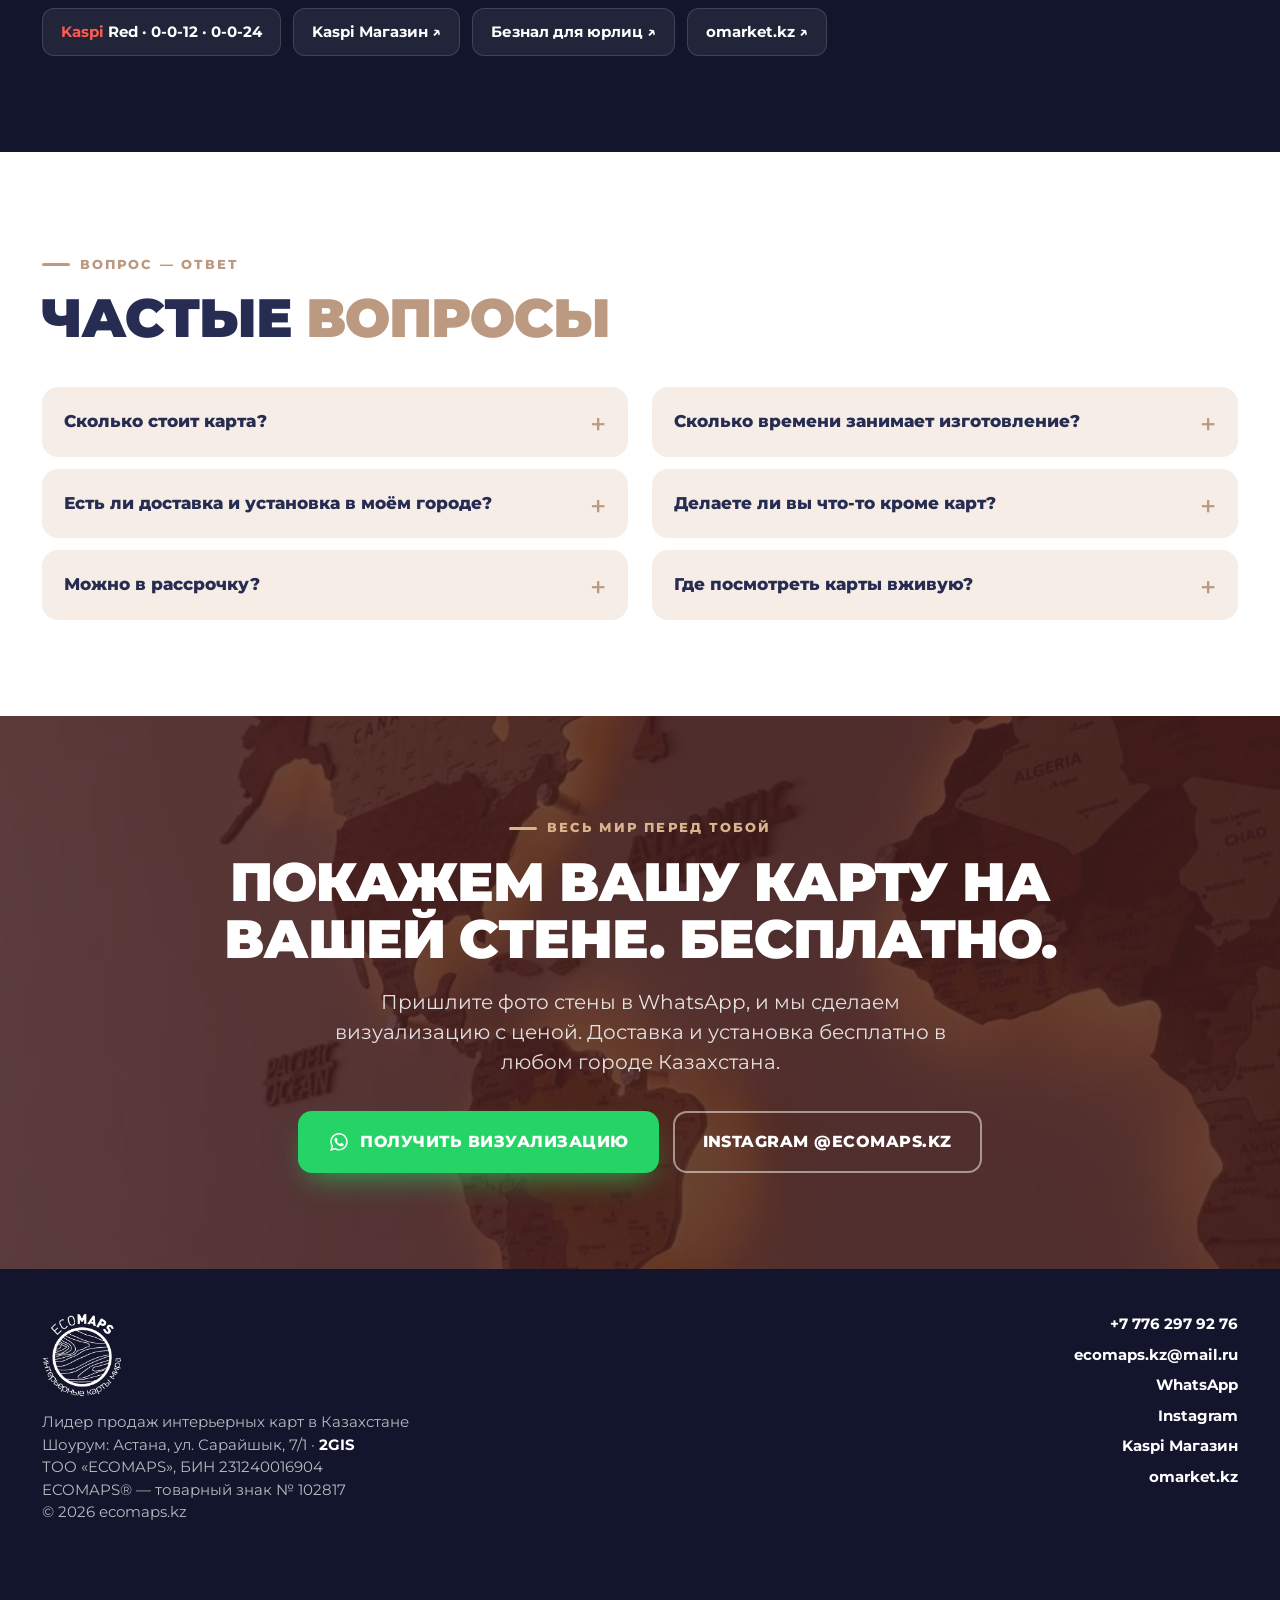
==== commit fffed99f: "Полоса акции: анимация (огоньки, пульс, блик) и бегущая строка «Скидки до 50%» Co-Authored-By: Claud" ====
--- a/index.html
+++ b/index.html
@@ -30,7 +30,7 @@
 <link rel="preconnect" href="https://fonts.googleapis.com">
 <link rel="preconnect" href="https://fonts.gstatic.com" crossorigin>
 <link href="https://fonts.googleapis.com/css2?family=Montserrat:wght@400;500;600;700;800;900&display=swap" rel="stylesheet">
-<link rel="stylesheet" href="assets/style.css?v=459767e6">
+<link rel="stylesheet" href="assets/style.css?v=f919dbac">
 <style>.hero-bg{background-image:url(img/hero-wide.webp?v=f53d175c)}.final:before{background-image:url(img/g3.webp?v=f53d175c)}</style>
 </head>
 <body data-mode="world">
@@ -40,7 +40,7 @@
 </svg>
 
 <header id="top">
-  <div class="sale-bar" id="saleBar"><div class="wrap"><b>Только 3 дня</b> <span>Скидки до 50% на карты из дерева</span> <a class="js-wa" href="https://ecomaps.kz/whatsapp" data-place="sale-bar">Узнать цену со скидкой →</a></div></div>
+  <div class="sale-bar" id="saleBar"><div class="wrap"><i class="fire" aria-hidden="true">🔥</i><b>Только 3 дня</b><i class="fire f2" aria-hidden="true">🔥</i> <span class="mq" aria-label="Скидки до 50% на карты из дерева"><em aria-hidden="true"><i>Скидки до 50% на карты из дерева</i><i>Скидки до 50% на карты из дерева</i><i>Скидки до 50% на карты из дерева</i><i>Скидки до 50% на карты из дерева</i></em></span> <a class="js-wa" href="https://ecomaps.kz/whatsapp" data-place="sale-bar">Узнать цену со скидкой →</a></div></div>
   <script>(function(){var b=document.getElementById('saleBar');if(!b)return;document.documentElement.classList.add('has-sale')})()</script>
   <div class="wrap nav">
     <a class="logo" href="#top" aria-label="ECOMAPS"><img src="img/logo-white.png?v=f53d175c" alt="ECOMAPS — интерьерные карты мира" width="70" height="74"></a>
@@ -300,8 +300,9 @@
 const hdr=$('header'), mb=$('#modebar'), cat=$('#catalog'), fin=$('.final');
 const onS=()=>{hdr.classList.toggle('solid',scrollY>40);
   const h=$('.hero').getBoundingClientRect();
-  mb.classList.toggle('show', h.bottom<90); hdr.classList.toggle('flat', h.bottom<90);};
-addEventListener('scroll',onS,{passive:true});
+  const hb=hdr.getBoundingClientRect().bottom; mb.style.top=Math.round(hb)+'px'; /* полоска разделов — сразу под шапкой (с акционной полосой шапка выше) */
+  mb.classList.toggle('show', h.bottom<hb); hdr.classList.toggle('flat', h.bottom<hb);};
+addEventListener('scroll',onS,{passive:true}); addEventListener('resize',onS); onS();
 
 const logos=[['kazakhtelecom.svg','Kazakhtelecom'],['pres/ktz-v.png','Қазақстан темір жолы'],['pres/nis.png','Nazarbayev Intellectual Schools'],['pres/bigroup.png','BI Group'],['pres/erg.png','ERG'],['pres/astanamotors.png','Astana Motors'],['pres/scat.png','SCAT Airlines'],['otbasy.svg','Otbasy Bank'],['allur.svg','Allur'],['iek.svg','IEK'],['pres/binom.png','BINOM School'],['pres/rfmsh.png','РФМШ'],['pres/spectrum.png','Spectrum International School'],['pres/svoydom.png','Svoy Dom'],['pres/gybrat.png','Gybrat'],['pres/helios.png','Helios']];
 $('#track').innerHTML=[...logos,...logos].map(([f,n])=>`<img src="${P}img/logos/${f}" alt="${n}" loading="lazy">`).join('');
@@ -366,9 +367,28 @@
 let tx=0; lb.addEventListener('touchstart',e=>{tx=e.touches[0].clientX},{passive:true});
 lb.addEventListener('touchend',e=>{const d=e.changedTouches[0].clientX-tx; if(Math.abs(d)>50) lbShow(lbI+(d<0?1:-1));},{passive:true});
 
+/* ---------- готовый текст сообщения в WhatsApp (RU/KZ; распределитель подставит его в чат) ---------- */
+function waText(place){
+  const kk=LANG==='kk', sale=!!document.getElementById('saleBar');
+  const what=kk?{world:'ағаш әлем картасының',kz:'Қазақстанның ағаш картасының'}[MODE]:{world:'деревянную карту мира',kz:'деревянную карту Казахстана'}[MODE];
+  const src=kk?'(ecomaps.kz сайтынан)':'(с сайта ecomaps.kz)';
+  if(place==='calc'){
+    const lc=x=>x?x[0].toLowerCase()+x.slice(1):x;
+    const sb=$('.seg[data-k="size"] button.on'), dim=sb&&(sb.textContent.match(/\d+\s*×\s*\d+/)||[])[0];
+    const o=[lc(val('type')), dim?dim.replace(/\s/g,'')+' см':lc(val('size')), lc(val('light'))].filter(Boolean).join(', ');
+    return kk?`Сәлеметсіз бе! ${what?what[0].toUpperCase()+what.slice(1)+' ':''}${sale?'жеңілдікпен ':''}бағасын білгім келеді: ${o}. ${src}`
+             :`Здравствуйте! Хочу узнать цену${sale?' со скидкой':''}${what?' на '+what:''}: ${o}. ${src}`;
+  }
+  if(!what) return kk?`Сәлеметсіз бе! Бизнеске арналған безендіру қызықтырады. ${src}`:`Здравствуйте! Интересует оформление для бизнеса. ${src}`;
+  return kk?`Сәлеметсіз бе! ${what[0].toUpperCase()+what.slice(1)} ${sale?'жеңілдікпен ':''}бағасын білгім келеді. ${src}`
+           :`Здравствуйте! Хочу узнать цену на ${what}${sale?' со скидкой':''}. ${src}`;
+}
+
 /* ---------- события ---------- */
 document.addEventListener('click',e=>{
   const w=e.target.closest('.js-wa');
+  if(w){ const base=w.dataset.base||(w.dataset.base=w.getAttribute('href')||'');
+    if(/\/whatsapp\/?$/.test(base)){ try{w.href=base.replace(/\/?$/,'/')+'?text='+encodeURIComponent(waText(w.dataset.place));}catch(_){}}}
   if(w){ track('whatsapp_click',{place:w.dataset.place});
     /* конверсия для рекламы ChatGPT: даём пикселю 0,3 с отправить событие, потом переходим */
     if(window.oaiq && w.href && !w.target && !e.metaKey && !e.ctrlKey){ try{oaiq('measure','lead_created',{type:'customer_action'})}catch(_){}
--- a/assets/style.css
+++ b/assets/style.css
@@ -424,3 +424,27 @@
 .calc2 .gift-l{margin:14px 0 0;font-weight:700;color:var(--wine);font-size:14px}
 body[data-mode=kz] .seg .cm,body[data-mode=world] .seg .cm{display:block}
 @media(max-width:700px){.calc2 .price{justify-content:center;text-align:center}.calc2 .price b{font-size:28px}}
+/* анимация акционной полосы: переливающийся фон, блик и пульсирующая плашка */
+.sale-bar{position:relative;overflow:hidden;background:linear-gradient(90deg,#B3261E,#E0452B,#F2673A,#E0452B,#B3261E);background-size:300% 100%;animation:saleBg 6s ease-in-out infinite}
+.sale-bar:after{content:"";position:absolute;top:0;bottom:0;left:-40%;width:30%;background:linear-gradient(100deg,transparent,rgba(255,255,255,.35),transparent);transform:skewX(-20deg);animation:saleShine 3.2s ease-in-out infinite;pointer-events:none}
+.sale-bar b{display:inline-block;animation:salePulse 1.6s ease-in-out infinite;box-shadow:0 0 0 0 rgba(255,255,255,.7)}
+.sale-bar .wrap{position:relative;z-index:1}
+@keyframes saleBg{0%,100%{background-position:0% 50%}50%{background-position:100% 50%}}
+@keyframes saleShine{0%{left:-40%}60%,100%{left:130%}}
+@keyframes salePulse{0%,100%{transform:scale(1);box-shadow:0 0 0 0 rgba(255,255,255,.6)}50%{transform:scale(1.07);box-shadow:0 0 0 6px rgba(255,255,255,0)}}
+@media(prefers-reduced-motion:reduce){.sale-bar,.sale-bar:after,.sale-bar b{animation:none}}
+/* «горячее предложение»: мерцающие огоньки и тёплое свечение */
+.sale-bar .fire{font-style:normal;display:inline-block;font-size:18px;line-height:1;transform-origin:50% 90%;animation:fireFlick .9s ease-in-out infinite alternate;filter:drop-shadow(0 0 6px rgba(255,200,60,.9))}
+.sale-bar .fire.f2{animation-delay:.45s}
+.sale-bar span{text-shadow:0 0 12px rgba(255,210,120,.55)}
+@keyframes fireFlick{0%{transform:scale(1) rotate(-6deg)}50%{transform:scale(1.18) rotate(4deg)}100%{transform:scale(.95) rotate(-2deg)}}
+
+@media(prefers-reduced-motion:reduce){.sale-bar .fire{animation:none}}
+/* бегущая строка «Скидки до 50%» (справа налево) */
+.sale-bar .mq{display:block;overflow:hidden;width:min(460px,100%);-webkit-mask-image:linear-gradient(90deg,transparent,#000 8%,#000 92%,transparent);mask-image:linear-gradient(90deg,transparent,#000 8%,#000 92%,transparent)}
+.sale-bar .mq em{display:inline-flex;font-style:normal;white-space:nowrap;animation:saleMarq 14s linear infinite}
+.sale-bar .mq i{font-style:normal;padding-right:48px}
+.sale-bar .mq i:after{content:"🔥";margin-left:48px;font-size:.9em}
+@keyframes saleMarq{from{transform:translateX(0)}to{transform:translateX(-50%)}}
+@media(max-width:640px){.sale-bar .fire{font-size:15px}.sale-bar .mq{flex-basis:100%;width:100%;font-size:13px}}
+@media(prefers-reduced-motion:reduce){.sale-bar .mq em{animation:none}}
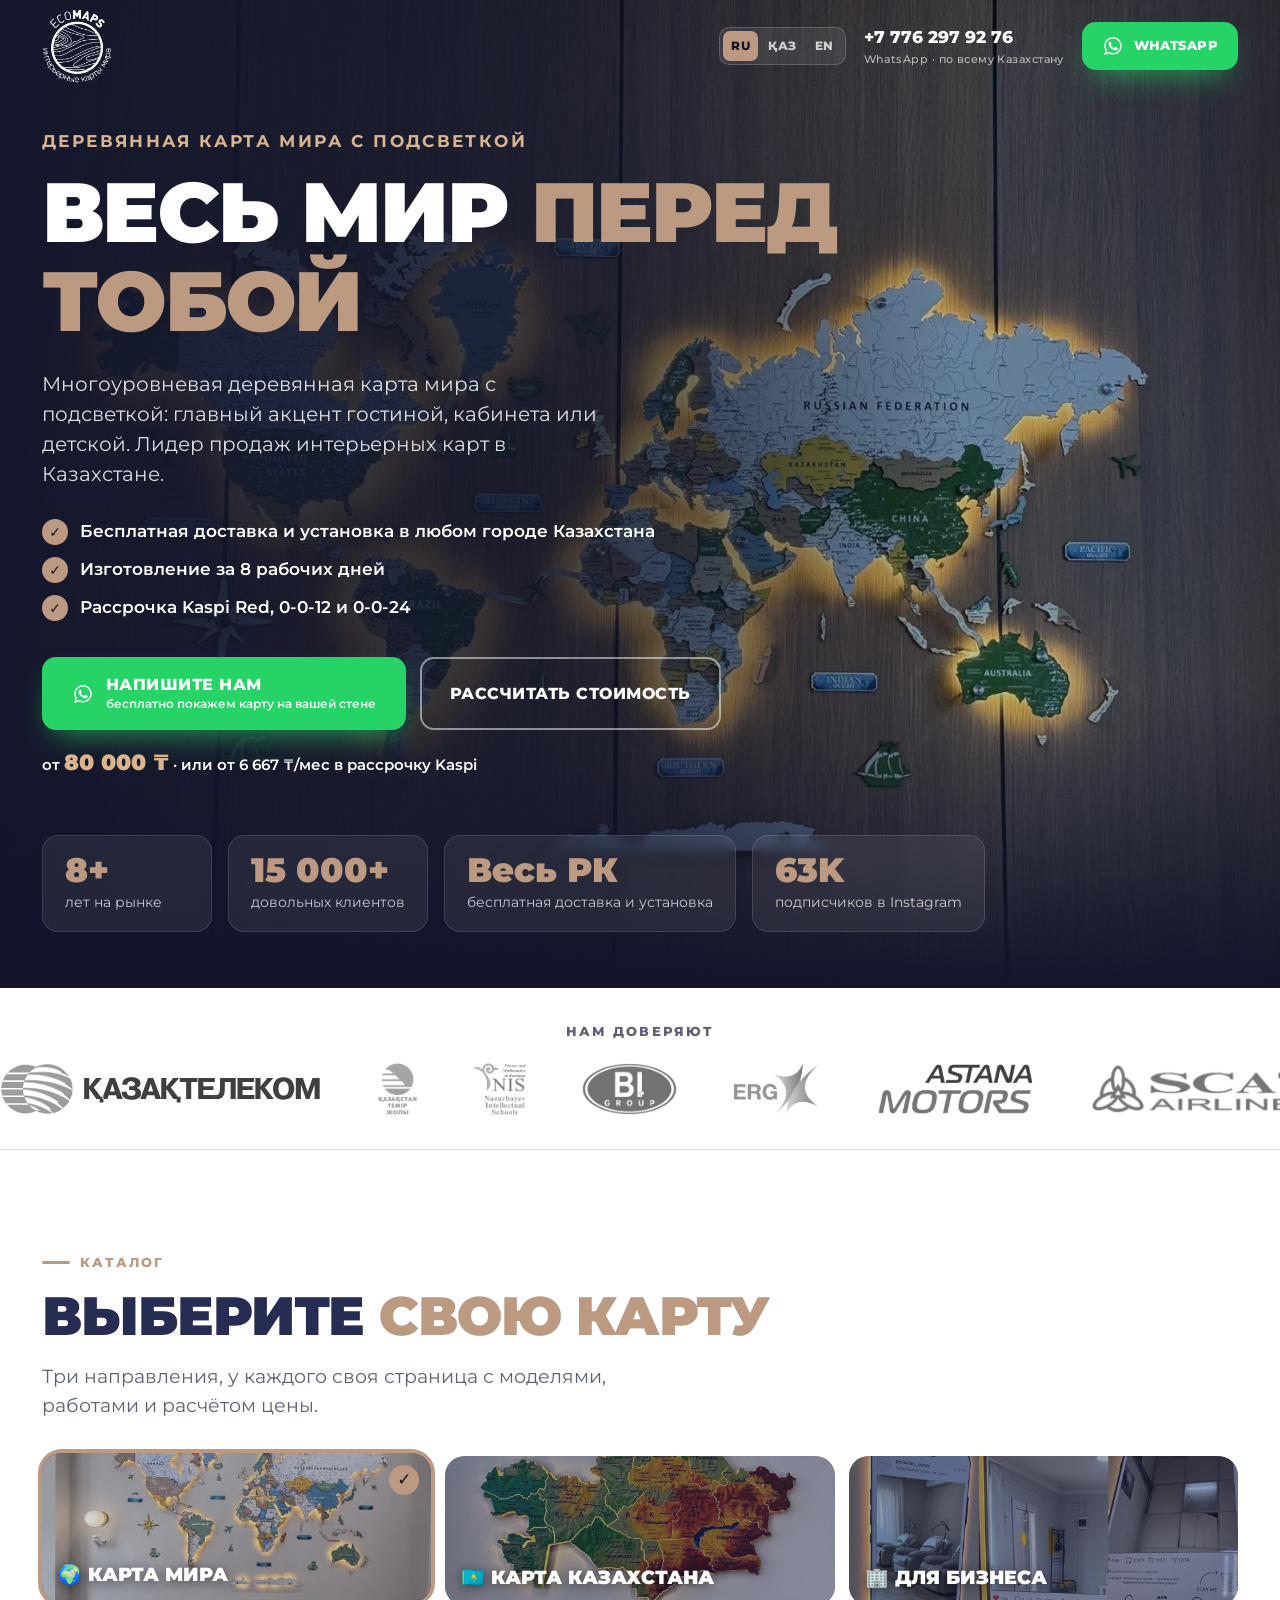
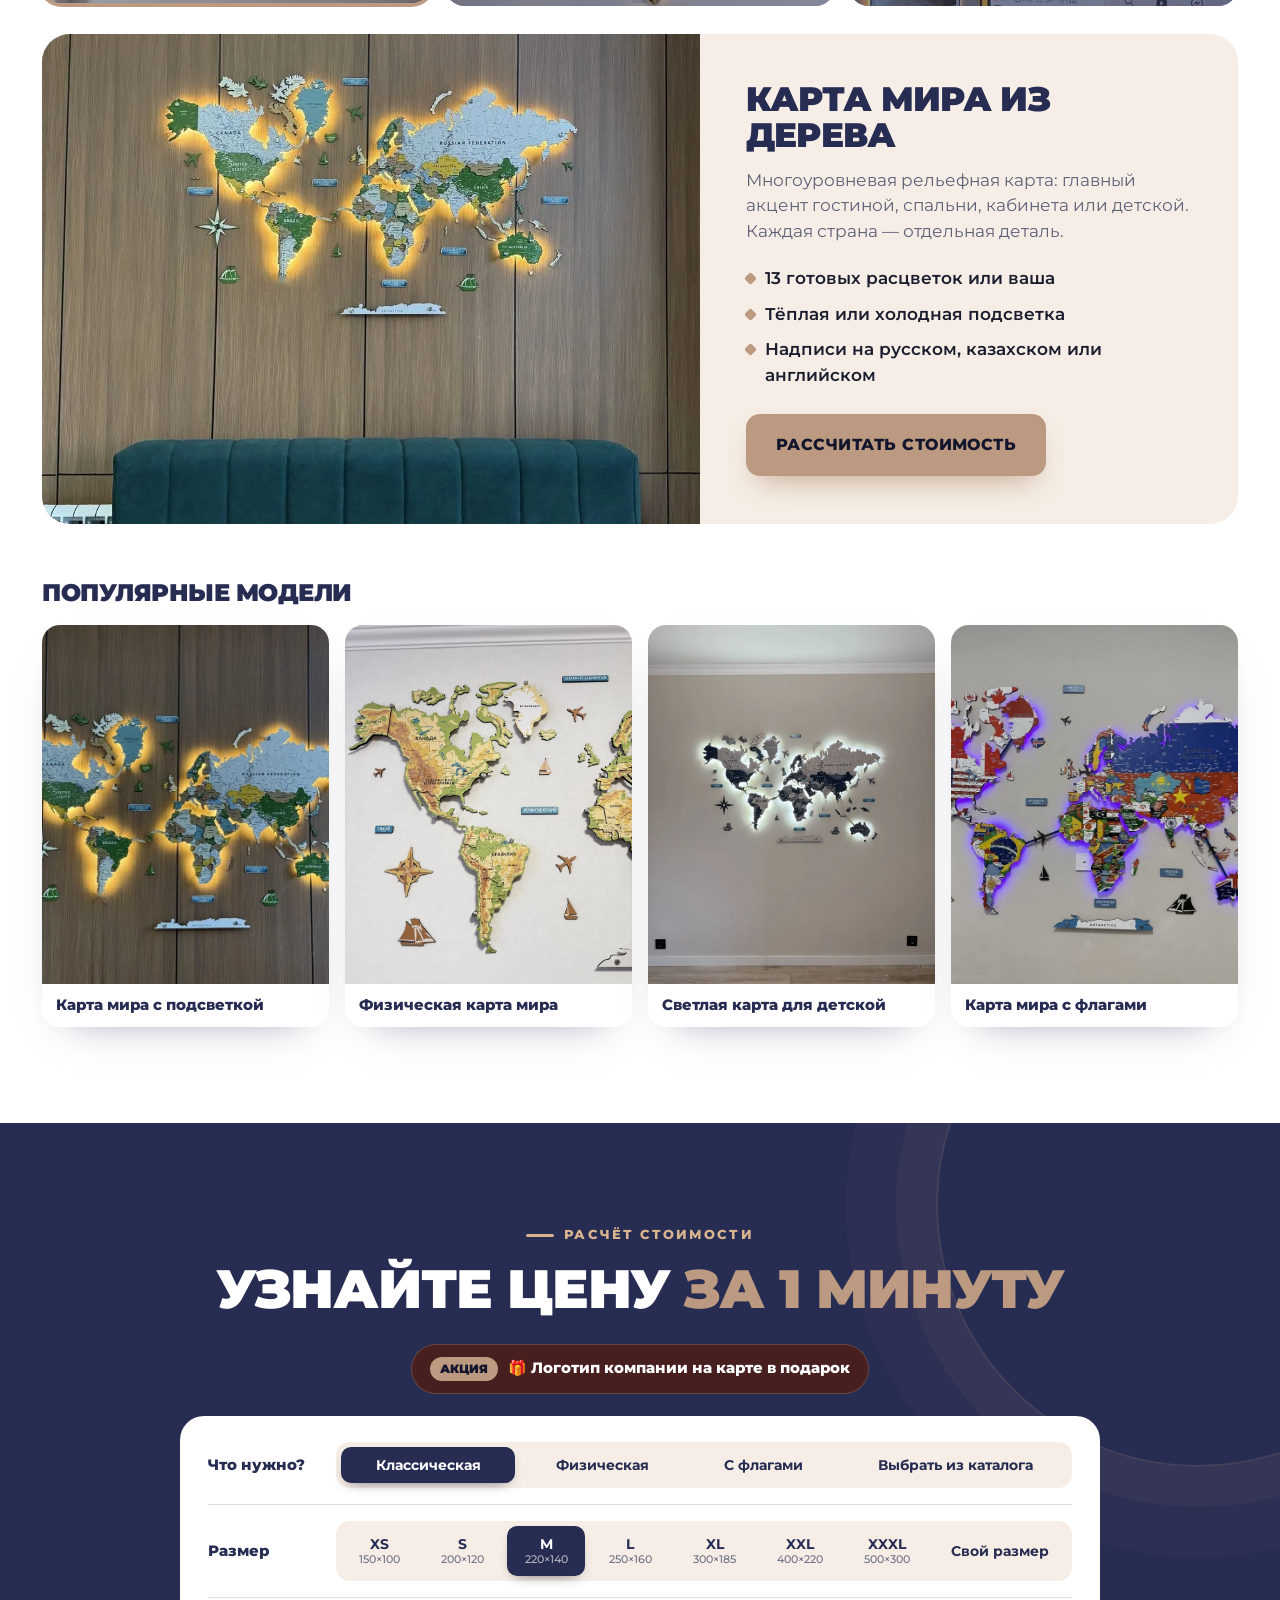
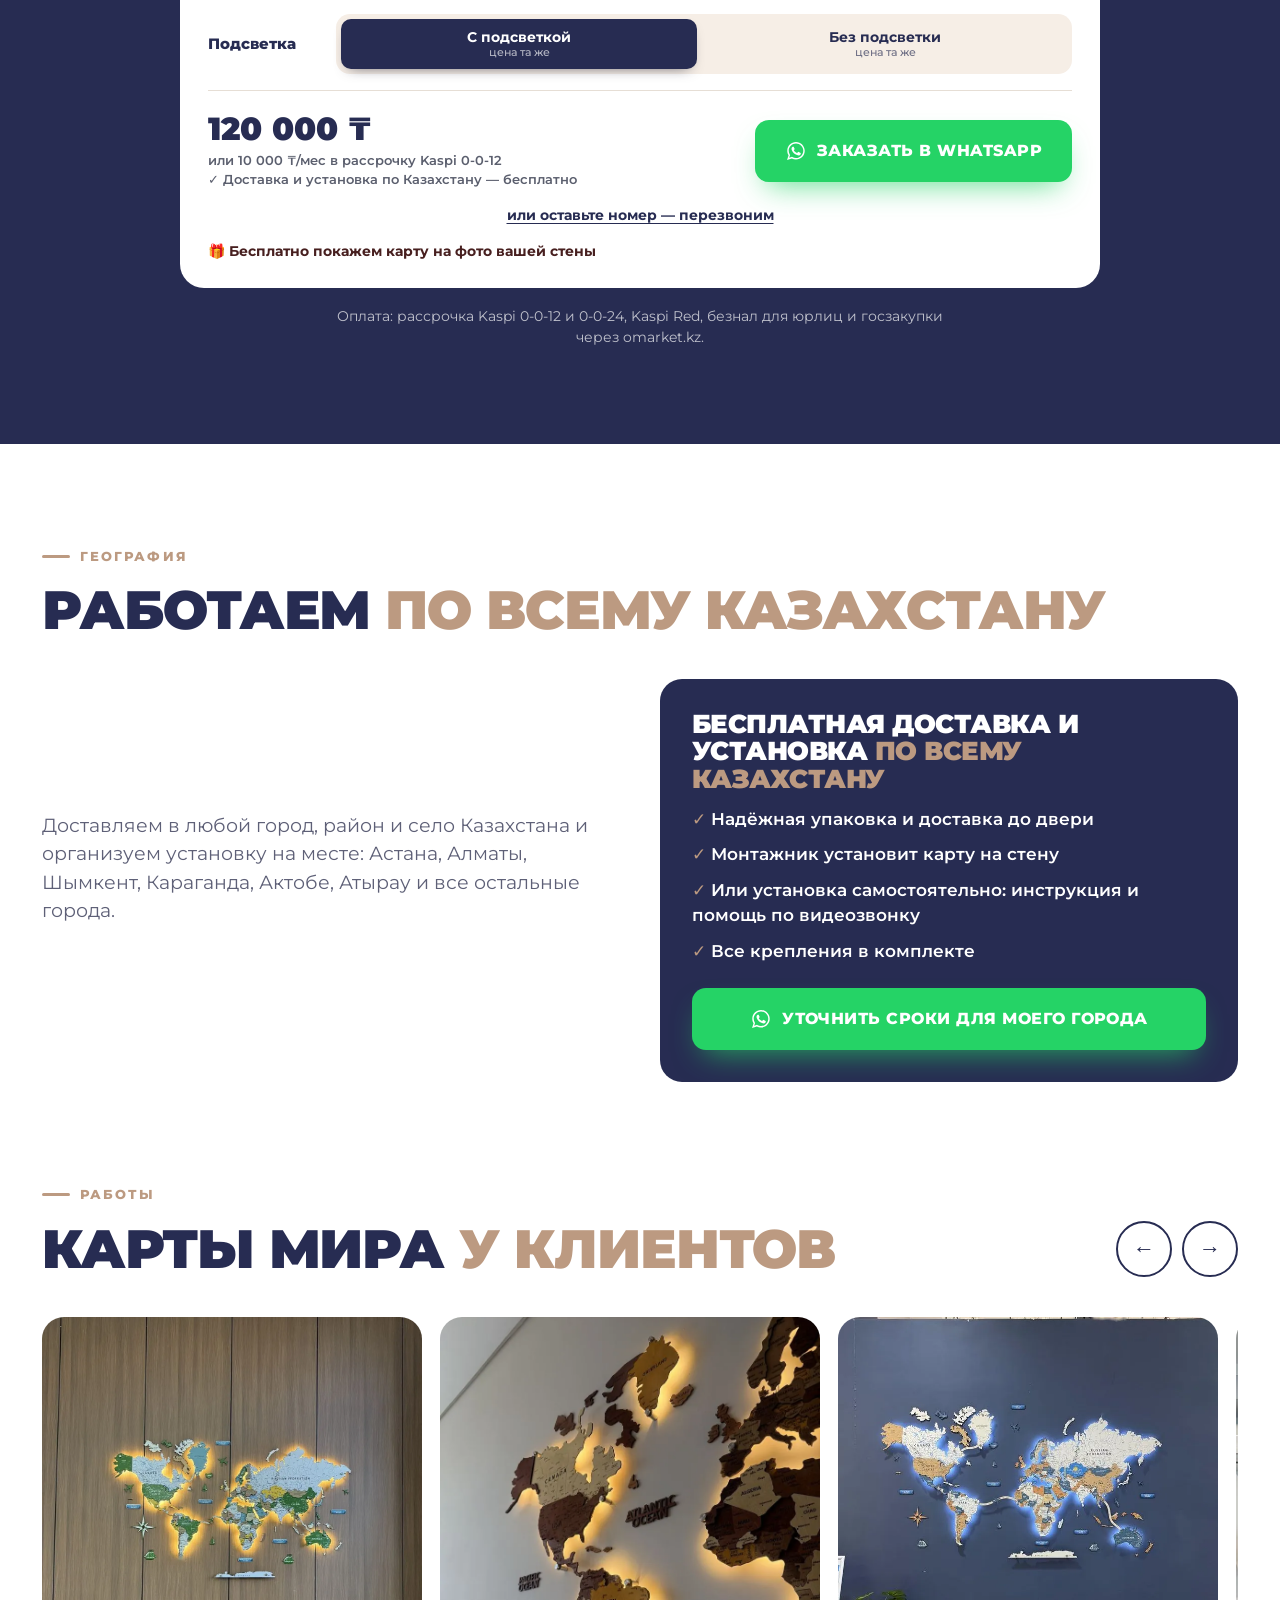
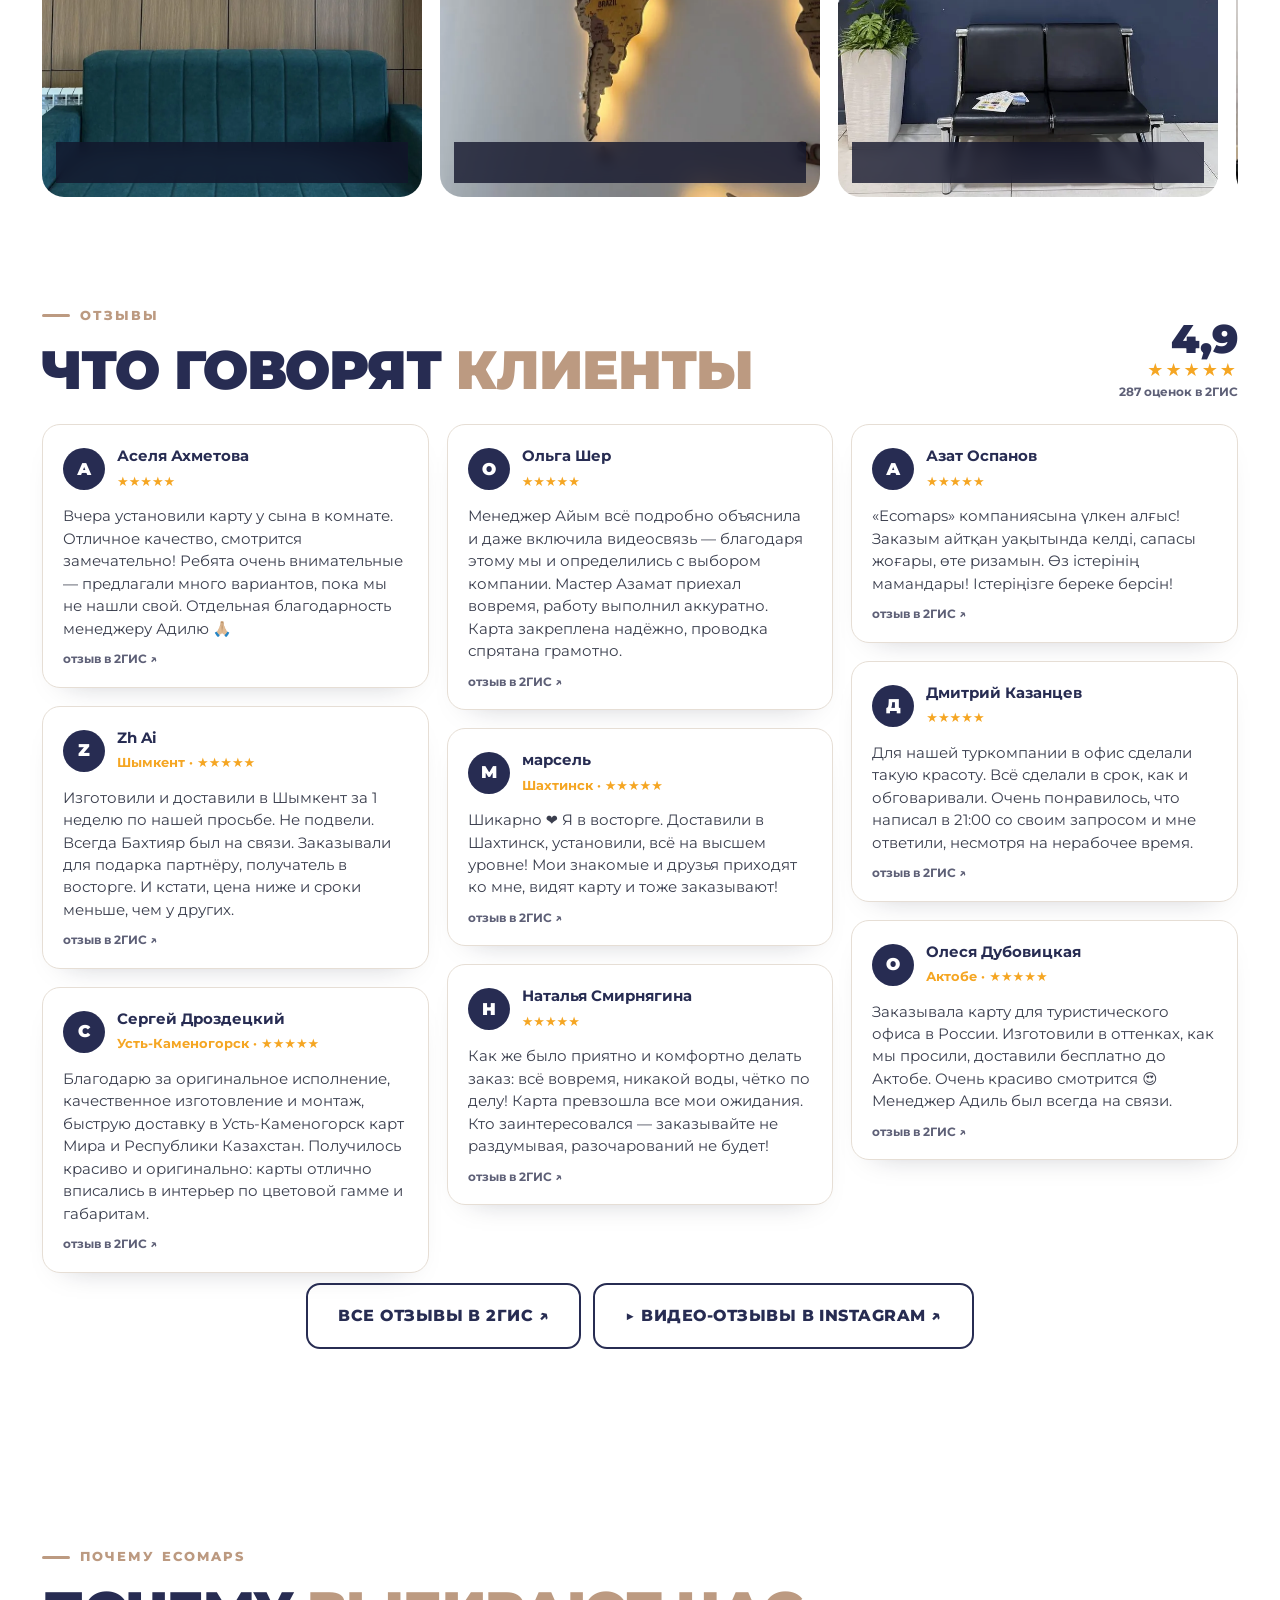
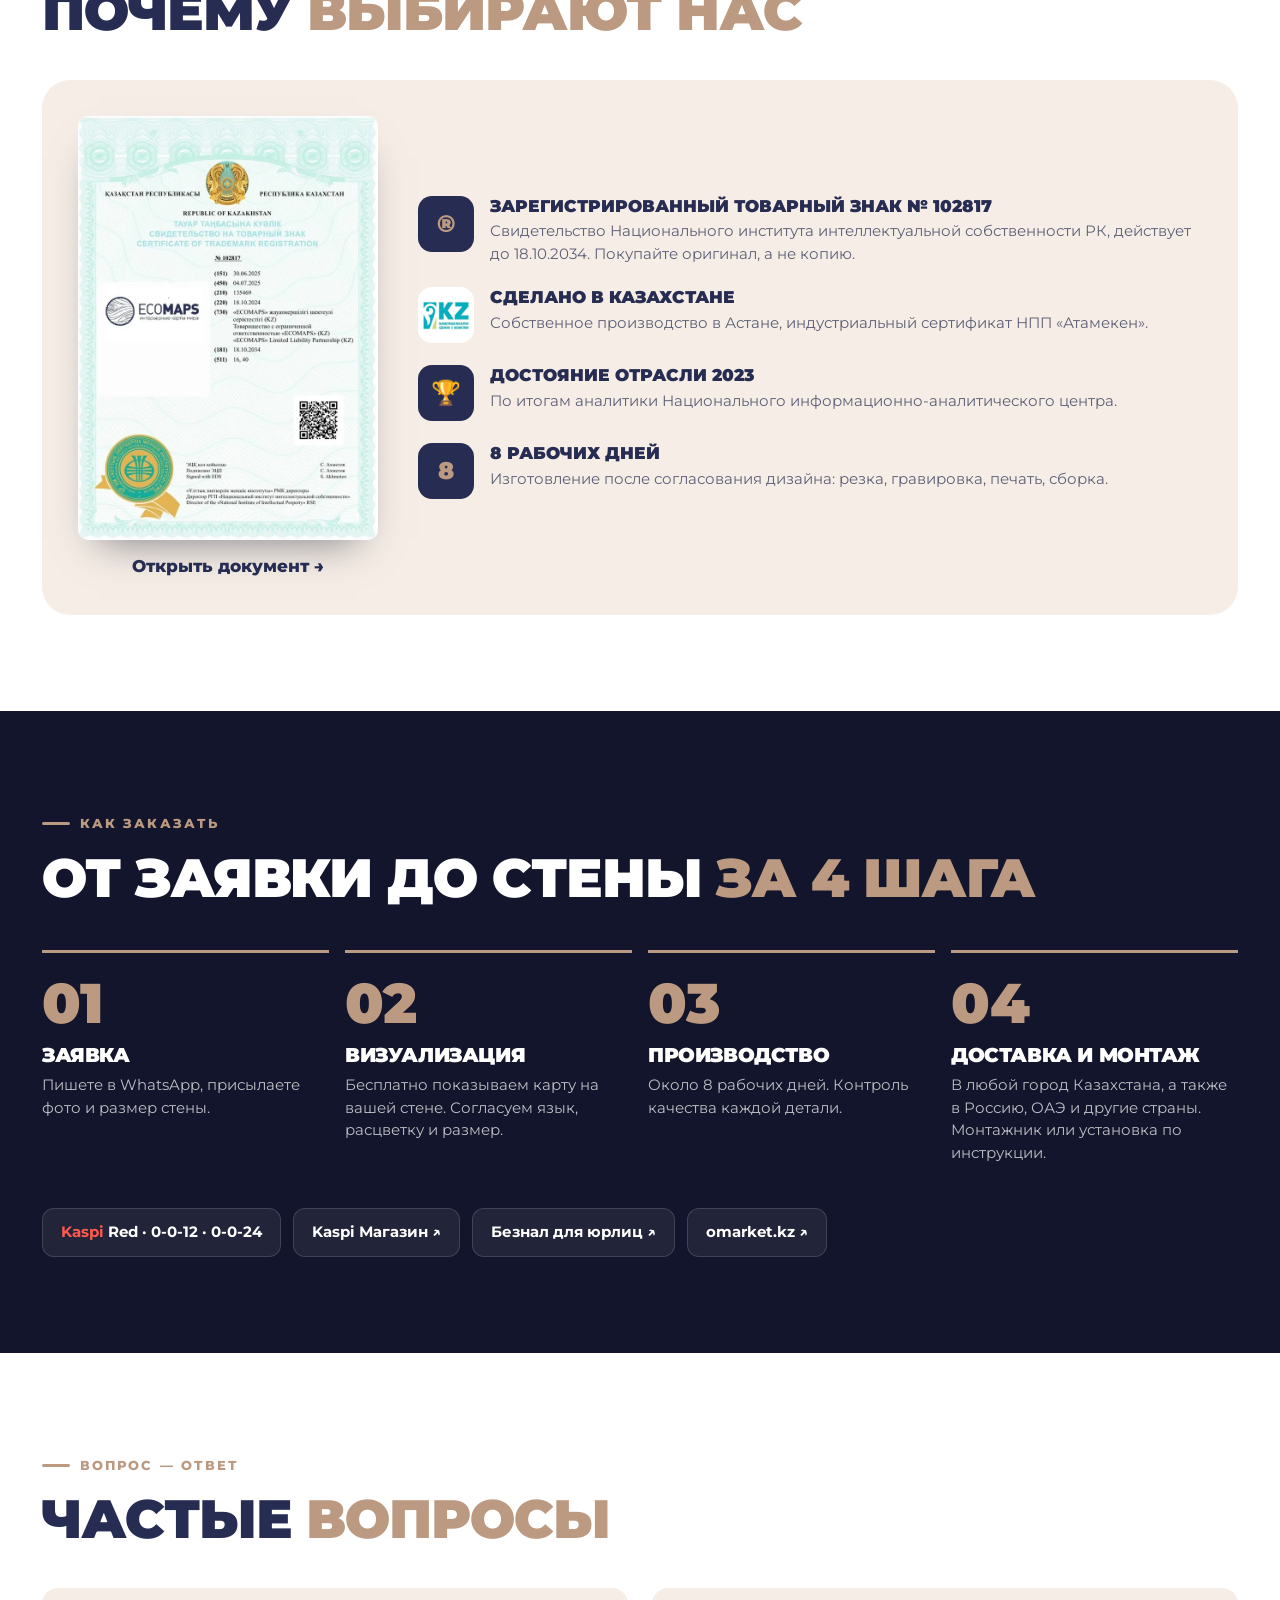
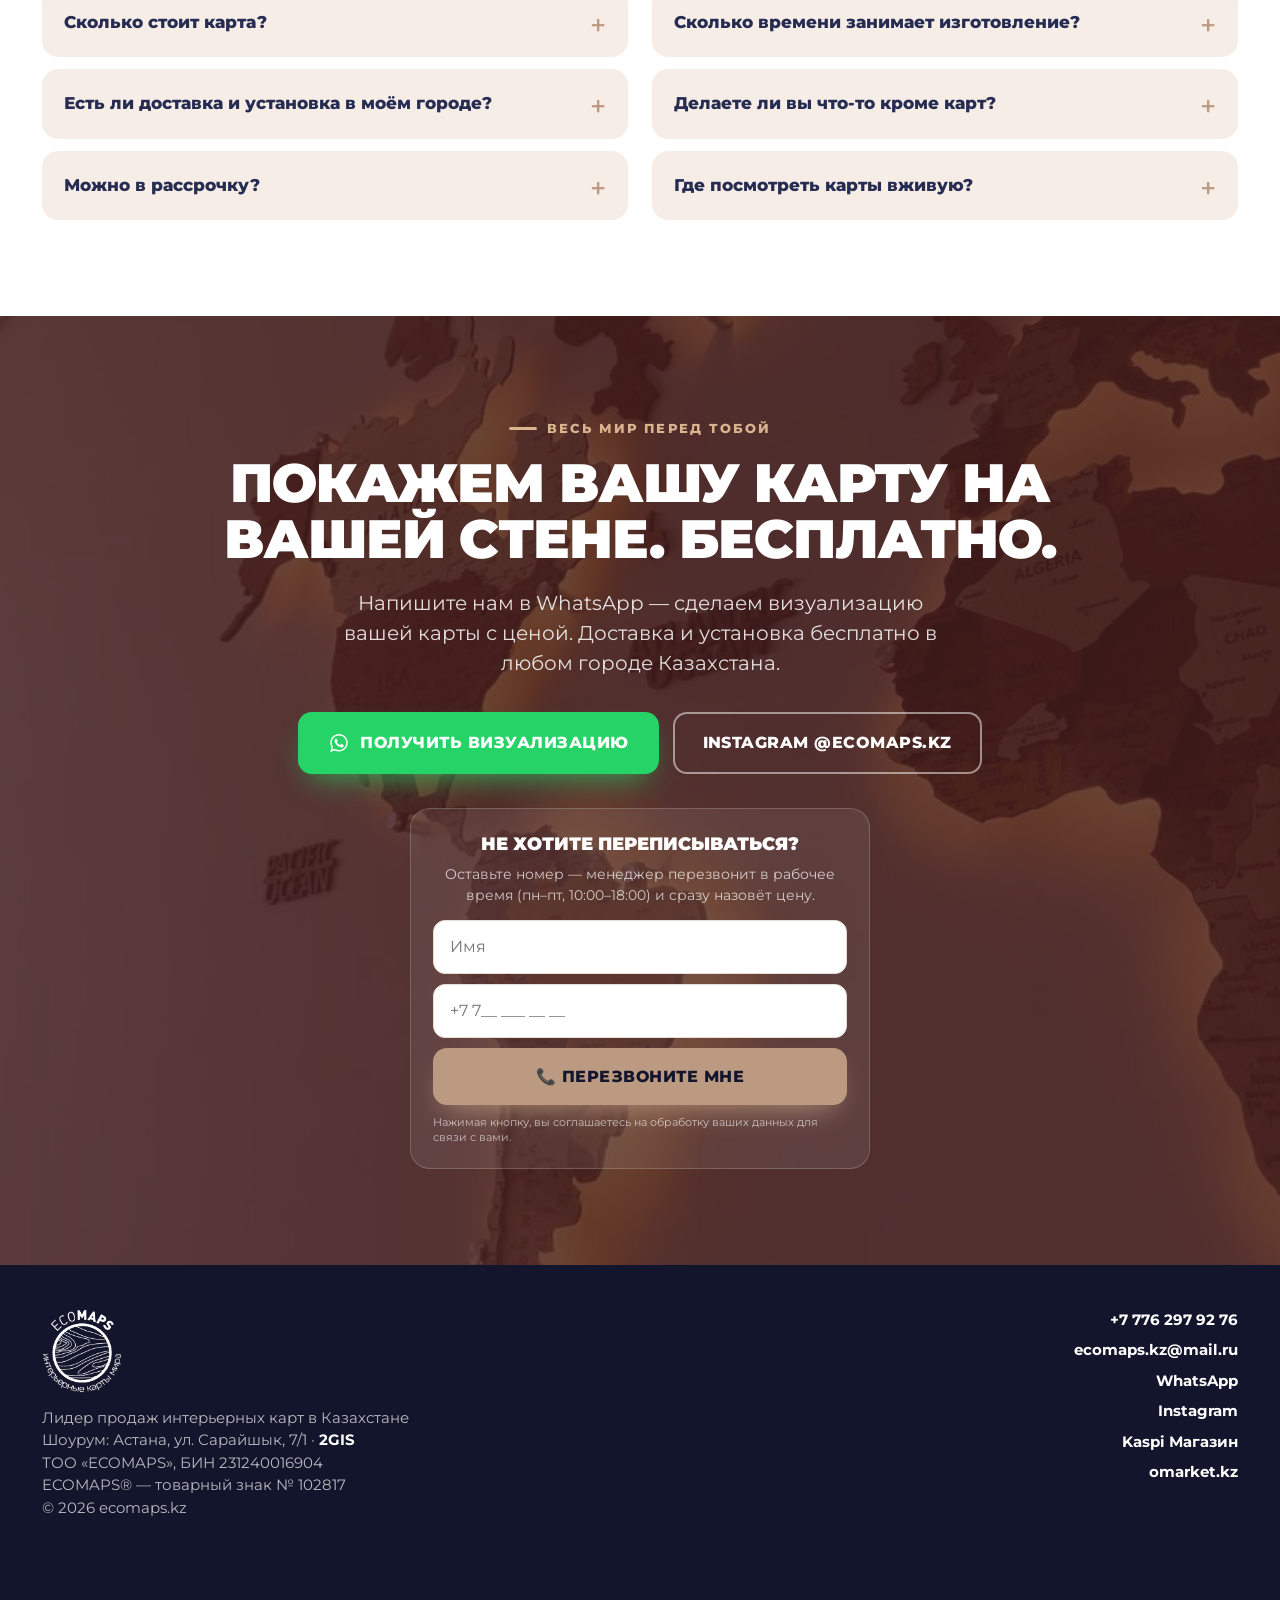
==== commit ac5ca33a: "Сайт: отзывы из 2ГИС, акция убрана, цена и «Напишите нам» на первом экране, форма «Перезвоните мне»," ====
--- a/index.html
+++ b/index.html
@@ -11,7 +11,7 @@
 <meta property="og:url" content="https://ecomaps.kz/">
 <meta property="og:type" content="website">
 <link rel="canonical" href="https://ecomaps.kz/">
-<script type="application/ld+json">{"@context": "https://schema.org", "@graph": [{"@type": ["Store", "Organization"], "@id": "https://ecomaps.kz/#store", "name": "ECOMAPS", "legalName": "ТОО «ECOMAPS»", "url": "https://ecomaps.kz/", "logo": "https://ecomaps.kz/img/ads/logo-square.png?v=f53d175c", "image": "https://ecomaps.kz/img/hero-wide.jpg?v=f53d175c", "telephone": "+77762979276", "priceRange": "₸₸", "address": {"@type": "PostalAddress", "streetAddress": "ул. Сарайшык, 7/1", "addressLocality": "Астана", "addressCountry": "KZ"}, "areaServed": {"@type": "Country", "name": "Kazakhstan"}, "sameAs": ["https://www.instagram.com/ecomaps.kz/", "https://2gis.kz/astana/geo/70000001057229459", "https://l.kaspi.kz/shop/HHgEF6jwWSDbpnh"]}, {"@type": "WebPage", "@id": "https://ecomaps.kz/#page", "url": "https://ecomaps.kz/", "name": "Деревянная карта мира с подсветкой — купить в РК | ECOMAPS", "description": "Многоуровневые карты мира из дерева с подсветкой: 13 расцветок, надписи на 3 языках, 8 рабочих дней. Доставка и монтаж по Казахстану, рассрочка Kaspi.", "inLanguage": "ru", "isPartOf": {"@type": "WebSite", "@id": "https://ecomaps.kz/#site", "url": "https://ecomaps.kz/", "name": "ECOMAPS"}, "about": {"@id": "https://ecomaps.kz/#store"}}, {"@type": "Product", "name": "Деревянная карта мира с подсветкой", "description": "Многоуровневая деревянная карта мира с подсветкой: главный акцент гостиной, кабинета или детской. Лидер продаж интерьерных карт в Казахстане.", "brand": {"@type": "Brand", "name": "ECOMAPS"}, "image": "https://ecomaps.kz/img/hero-wide.jpg?v=f53d175c", "url": "https://ecomaps.kz/", "offers": {"@type": "AggregateOffer", "priceCurrency": "KZT", "lowPrice": 80000, "highPrice": 260000, "availability": "https://schema.org/InStock", "seller": {"@id": "https://ecomaps.kz/#store"}, "url": "https://ecomaps.kz/"}}, {"@type": "FAQPage", "mainEntity": [{"@type": "Question", "name": "Сколько стоит карта?", "acceptedAnswer": {"@type": "Answer", "text": "Карта мира — от 80 000 ₸ (150×100 см) до 260 000 ₸ (500×300 см), карта Казахстана — от 80 000 ₸ (100×55 см) до 210 000 ₸ (300×170 см), рельефная 3D-карта РК — на 40 000 ₸ дороже. Сейчас действует скидка 50%. Цена одинаковая с подсветкой и без неё, доставка и установка по Казахстану бесплатно. Точную цену вашего размера покажет калькулятор выше."}}, {"@type": "Question", "name": "Сколько времени занимает изготовление?", "acceptedAnswer": {"@type": "Answer", "text": "Около 8 рабочих дней после согласования дизайна. Сроки индивидуальных заказов обговариваем отдельно."}}, {"@type": "Question", "name": "Есть ли доставка и установка в моём городе?", "acceptedAnswer": {"@type": "Answer", "text": "Да, и бесплатно: доставка и установка во всех городах Казахстана включены в цену. Также доставляем в Россию, ОАЭ и другие страны."}}, {"@type": "Question", "name": "Делаете ли вы что-то кроме карт?", "acceptedAnswer": {"@type": "Answer", "text": "Да: панели, картины, зеркала, неоновые вывески, часы с логотипом и оформление интерьеров детских садов, школ и офисов под ключ."}}, {"@type": "Question", "name": "Можно в рассрочку?", "acceptedAnswer": {"@type": "Answer", "text": "Да: Kaspi Red, рассрочка 0-0-12 и 0-0-24. Для компаний работаем по безналу и через госзакупки."}}, {"@type": "Question", "name": "Где посмотреть карты вживую?", "acceptedAnswer": {"@type": "Answer", "text": "В шоуруме в Астане: ул. Сарайшык, 7/1, Есильский район. Перед визитом напишите нам в WhatsApp"}}]}]}</script>
+<script type="application/ld+json">{"@context": "https://schema.org", "@graph": [{"@type": ["Store", "Organization"], "@id": "https://ecomaps.kz/#store", "name": "ECOMAPS", "legalName": "ТОО «ECOMAPS»", "url": "https://ecomaps.kz/", "logo": "https://ecomaps.kz/img/ads/logo-square.png?v=f53d175c", "image": "https://ecomaps.kz/img/hero-wide.jpg?v=f53d175c", "telephone": "+77762979276", "priceRange": "₸₸", "address": {"@type": "PostalAddress", "streetAddress": "ул. Сарайшык, 7/1", "addressLocality": "Астана", "addressCountry": "KZ"}, "areaServed": {"@type": "Country", "name": "Kazakhstan"}, "sameAs": ["https://www.instagram.com/ecomaps.kz/", "https://2gis.kz/astana/geo/70000001057229459", "https://l.kaspi.kz/shop/HHgEF6jwWSDbpnh"]}, {"@type": "WebPage", "@id": "https://ecomaps.kz/#page", "url": "https://ecomaps.kz/", "name": "Деревянная карта мира с подсветкой — купить в РК | ECOMAPS", "description": "Многоуровневые карты мира из дерева с подсветкой: 13 расцветок, надписи на 3 языках, 8 рабочих дней. Доставка и монтаж по Казахстану, рассрочка Kaspi.", "inLanguage": "ru", "isPartOf": {"@type": "WebSite", "@id": "https://ecomaps.kz/#site", "url": "https://ecomaps.kz/", "name": "ECOMAPS"}, "about": {"@id": "https://ecomaps.kz/#store"}}, {"@type": "Product", "name": "Деревянная карта мира с подсветкой", "description": "Многоуровневая деревянная карта мира с подсветкой: главный акцент гостиной, кабинета или детской. Лидер продаж интерьерных карт в Казахстане.", "brand": {"@type": "Brand", "name": "ECOMAPS"}, "image": "https://ecomaps.kz/img/hero-wide.jpg?v=f53d175c", "url": "https://ecomaps.kz/", "offers": {"@type": "AggregateOffer", "priceCurrency": "KZT", "lowPrice": 80000, "highPrice": 260000, "offerCount": 7, "availability": "https://schema.org/InStock", "seller": {"@id": "https://ecomaps.kz/#store"}, "url": "https://ecomaps.kz/"}}, {"@type": "FAQPage", "mainEntity": [{"@type": "Question", "name": "Сколько стоит карта?", "acceptedAnswer": {"@type": "Answer", "text": "Карта мира — от 80 000 ₸ (150×100 см) до 260 000 ₸ (500×300 см), карта Казахстана — от 80 000 ₸ (100×55 см) до 210 000 ₸ (300×170 см), рельефная 3D-карта РК — на 40 000 ₸ дороже. Цена одинаковая с подсветкой и без неё, доставка и установка по Казахстану бесплатно. Точную цену вашего размера покажет калькулятор выше."}}, {"@type": "Question", "name": "Сколько времени занимает изготовление?", "acceptedAnswer": {"@type": "Answer", "text": "Около 8 рабочих дней после согласования дизайна. Сроки индивидуальных заказов обговариваем отдельно."}}, {"@type": "Question", "name": "Есть ли доставка и установка в моём городе?", "acceptedAnswer": {"@type": "Answer", "text": "Да, и бесплатно: доставка и установка во всех городах Казахстана включены в цену. Также доставляем в Россию, ОАЭ и другие страны."}}, {"@type": "Question", "name": "Делаете ли вы что-то кроме карт?", "acceptedAnswer": {"@type": "Answer", "text": "Да: панели, картины, зеркала, неоновые вывески, часы с логотипом и оформление интерьеров детских садов, школ и офисов под ключ."}}, {"@type": "Question", "name": "Можно в рассрочку?", "acceptedAnswer": {"@type": "Answer", "text": "Да: Kaspi Red, рассрочка 0-0-12 и 0-0-24. Для компаний работаем по безналу и через госзакупки."}}, {"@type": "Question", "name": "Где посмотреть карты вживую?", "acceptedAnswer": {"@type": "Answer", "text": "В шоуруме в Астане: ул. Сарайшык, 7/1, Есильский район. Перед визитом напишите нам в WhatsApp"}}]}]}</script>
 <link rel="alternate" hreflang="ru" href="https://ecomaps.kz/">
 <link rel="alternate" hreflang="kk" href="https://ecomaps.kz/kz/">
 <link rel="alternate" hreflang="en" href="https://ecomaps.kz/en/">
@@ -27,10 +27,19 @@
 /* Meta Pixel (Facebook/Instagram реклама): впишите ID в src/build.py → META_PIXEL_ID */
 var META_PIXEL_ID='576043711342731';if(META_PIXEL_ID){!function(f,b,e,v,n,t,s){if(f.fbq)return;n=f.fbq=function(){n.callMethod?n.callMethod.apply(n,arguments):n.queue.push(arguments)};if(!f._fbq)f._fbq=n;n.push=n;n.loaded=!0;n.version='2.0';n.queue=[];t=b.createElement(e);t.async=!0;t.src=v;s=b.getElementsByTagName(e)[0];s.parentNode.insertBefore(t,s)}(window,document,'script','https://connect.facebook.net/en_US/fbevents.js');fbq('init',META_PIXEL_ID);fbq('track','PageView');}
 </script>
+<script>/* TikTok Pixel (реклама в TikTok): ID в src/build.py → TT_PIXEL_ID */
+!function (w, d, t) {
+  w.TiktokAnalyticsObject=t;var ttq=w[t]=w[t]||[];ttq.methods=["page","track","identify","instances","debug","on","off","once","ready","alias","group","enableCookie","disableCookie","holdConsent","revokeConsent","grantConsent"],ttq.setAndDefer=function(t,e){t[e]=function(){t.push([e].concat(Array.prototype.slice.call(arguments,0)))}};for(var i=0;i<ttq.methods.length;i++)ttq.setAndDefer(ttq,ttq.methods[i]);ttq.instance=function(t){for(
+var e=ttq._i[t]||[],n=0;n<ttq.methods.length;n++)ttq.setAndDefer(e,ttq.methods[n]);return e},ttq.load=function(e,n){var r="https://analytics.tiktok.com/i18n/pixel/events.js",o=n&&n.partner;ttq._i=ttq._i||{},ttq._i[e]=[],ttq._i[e]._u=r,ttq._t=ttq._t||{},ttq._t[e]=+new Date,ttq._o=ttq._o||{},ttq._o[e]=n||{};n=document.createElement("script")
+;n.type="text/javascript",n.async=!0,n.src=r+"?sdkid="+e+"&lib="+t;e=document.getElementsByTagName("script")[0];e.parentNode.insertBefore(n,e)};
+  ttq.load('DBQ1JJJC77UBQ4PDTHPG');
+  ttq.page();
+}(window, document, 'ttq');
+</script>
 <link rel="preconnect" href="https://fonts.googleapis.com">
 <link rel="preconnect" href="https://fonts.gstatic.com" crossorigin>
 <link href="https://fonts.googleapis.com/css2?family=Montserrat:wght@400;500;600;700;800;900&display=swap" rel="stylesheet">
-<link rel="stylesheet" href="assets/style.css?v=f919dbac">
+<link rel="stylesheet" href="assets/style.css?v=34e55e02">
 <style>.hero-bg{background-image:url(img/hero-wide.webp?v=f53d175c)}.final:before{background-image:url(img/g3.webp?v=f53d175c)}</style>
 </head>
 <body data-mode="world">
@@ -40,8 +49,6 @@
 </svg>
 
 <header id="top">
-  <div class="sale-bar" id="saleBar"><div class="wrap"><i class="fire" aria-hidden="true">🔥</i><b>Только 3 дня</b><i class="fire f2" aria-hidden="true">🔥</i> <span class="mq" aria-label="Скидки до 50% на карты из дерева"><em aria-hidden="true"><i>Скидки до 50% на карты из дерева</i><i>Скидки до 50% на карты из дерева</i><i>Скидки до 50% на карты из дерева</i><i>Скидки до 50% на карты из дерева</i></em></span> <a class="js-wa" href="https://ecomaps.kz/whatsapp" data-place="sale-bar">Узнать цену со скидкой →</a></div></div>
-  <script>(function(){var b=document.getElementById('saleBar');if(!b)return;document.documentElement.classList.add('has-sale')})()</script>
   <div class="wrap nav">
     <a class="logo" href="#top" aria-label="ECOMAPS"><img src="img/logo-white.png?v=f53d175c" alt="ECOMAPS — интерьерные карты мира" width="70" height="74"></a>
     <nav class="menu">
@@ -73,9 +80,10 @@
       <li>Рассрочка Kaspi Red, 0-0-12 и 0-0-24</li>
     </ul>
     <div class="cta reveal">
-      <a class="btn btn-gold" href="#calc">Рассчитать стоимость</a>
-      <a class="btn btn-line js-wa" href="https://ecomaps.kz/whatsapp" data-place="hero"><svg><use href="#wa"/></svg>Написать в WhatsApp</a>
-    </div>
+      <a class="btn btn-wa btn-2l js-wa" href="https://ecomaps.kz/whatsapp" data-place="hero"><svg><use href="#wa"/></svg><span>Напишите нам<small>бесплатно покажем карту на вашей стене</small></span></a>
+      <a class="btn btn-line" href="#calc">Рассчитать стоимость</a>
+    </div>
+    <p class="hprice reveal">от <b>80 000 ₸</b> · или от 6 667 ₸/мес в рассрочку Kaspi</p>
     <div class="stats reveal">
       <div class="stat"><b>8+</b><span>лет на рынке</span></div>
       <div class="stat"><b>15 000+</b><span>довольных клиентов</span></div>
@@ -141,8 +149,9 @@
         </div></div>
         <div class="go">
           <div class="price" id="calcPrice" aria-live="polite"></div>
-          <a class="btn btn-wa js-wa" id="sendCalc" href="https://ecomaps.kz/whatsapp" data-place="calc"><svg><use href="#wa"/></svg>Заказать со скидкой</a>
+          <a class="btn btn-wa js-wa" id="sendCalc" href="https://ecomaps.kz/whatsapp" data-place="calc"><svg><use href="#wa"/></svg>Заказать в WhatsApp</a>
         </div>
+        <p class="cb-link"><a href="#" data-cb="calc">или оставьте номер — перезвоним</a></p>
         <p class="gift-l">🎁 Бесплатно покажем карту на фото вашей стены</p>
       </div>
       <p class="calc-note">Оплата: рассрочка Kaspi 0-0-12 и 0-0-24, Kaspi Red, безнал для юрлиц и госзакупки через omarket.kz.</p>
@@ -174,6 +183,20 @@
       <div class="arrows" data-car="carWorks"><button aria-label="←">←</button><button aria-label="→">→</button></div>
     </div>
     <div class="car" id="carWorks"></div>
+  </div>
+</section>
+
+<section class="rv-sec" id="reviews">
+  <div class="wrap">
+    <div class="car-head">
+      <div><span class="kicker">Отзывы</span><h2>Что говорят <span class="t">клиенты</span></h2></div>
+      <a class="rv-score" href="https://2gis.kz/astana/firm/70000001057229459/tab/reviews" target="_blank" rel="noopener" data-track="outbound" data-to="2gis-reviews"><b>4,9</b><span class="rv-st">★★★★★</span><small>287 оценок в 2ГИС</small></a>
+    </div>
+    <div class="rvs"><figure class="rv"><div class="rv-top"><span class="ava">А</span><figcaption><b>Аселя Ахметова</b><small>★★★★★</small></figcaption></div><blockquote>Вчера установили карту у сына в комнате. Отличное качество, смотрится замечательно! Ребята очень внимательные — предлагали много вариантов, пока мы не нашли свой. Отдельная благодарность менеджеру Адилю 🙏🏼</blockquote><a class="rv-src" href="https://2gis.kz/astana/firm/70000001057229459/tab/reviews" target="_blank" rel="noopener" data-track="outbound" data-to="2gis-reviews">отзыв в 2ГИС ↗</a></figure><figure class="rv"><div class="rv-top"><span class="ava">Z</span><figcaption><b>Zh Ai</b><small>Шымкент · ★★★★★</small></figcaption></div><blockquote>Изготовили и доставили в Шымкент за 1 неделю по нашей просьбе. Не подвели. Всегда Бахтияр был на связи. Заказывали для подарка партнёру, получатель в восторге. И кстати, цена ниже и сроки меньше, чем у других.</blockquote><a class="rv-src" href="https://2gis.kz/astana/firm/70000001057229459/tab/reviews" target="_blank" rel="noopener" data-track="outbound" data-to="2gis-reviews">отзыв в 2ГИС ↗</a></figure><figure class="rv"><div class="rv-top"><span class="ava">С</span><figcaption><b>Сергей Дроздецкий</b><small>Усть-Каменогорск · ★★★★★</small></figcaption></div><blockquote>Благодарю за оригинальное исполнение, качественное изготовление и монтаж, быструю доставку в Усть-Каменогорск карт Мира и Республики Казахстан. Получилось красиво и оригинально: карты отлично вписались в интерьер по цветовой гамме и габаритам.</blockquote><a class="rv-src" href="https://2gis.kz/astana/firm/70000001057229459/tab/reviews" target="_blank" rel="noopener" data-track="outbound" data-to="2gis-reviews">отзыв в 2ГИС ↗</a></figure><figure class="rv"><div class="rv-top"><span class="ava">О</span><figcaption><b>Ольга Шер</b><small>★★★★★</small></figcaption></div><blockquote>Менеджер Айым всё подробно объяснила и даже включила видеосвязь — благодаря этому мы и определились с выбором компании. Мастер Азамат приехал вовремя, работу выполнил аккуратно. Карта закреплена надёжно, проводка спрятана грамотно.</blockquote><a class="rv-src" href="https://2gis.kz/astana/firm/70000001057229459/tab/reviews" target="_blank" rel="noopener" data-track="outbound" data-to="2gis-reviews">отзыв в 2ГИС ↗</a></figure><figure class="rv"><div class="rv-top"><span class="ava">М</span><figcaption><b>марсель</b><small>Шахтинск · ★★★★★</small></figcaption></div><blockquote>Шикарно ❤️ Я в восторге. Доставили в Шахтинск, установили, всё на высшем уровне! Мои знакомые и друзья приходят ко мне, видят карту и тоже заказывают!</blockquote><a class="rv-src" href="https://2gis.kz/astana/firm/70000001057229459/tab/reviews" target="_blank" rel="noopener" data-track="outbound" data-to="2gis-reviews">отзыв в 2ГИС ↗</a></figure><figure class="rv"><div class="rv-top"><span class="ava">Н</span><figcaption><b>Наталья Смирнягина</b><small>★★★★★</small></figcaption></div><blockquote>Как же было приятно и комфортно делать заказ: всё вовремя, никакой воды, чётко по делу! Карта превзошла все мои ожидания. Кто заинтересовался — заказывайте не раздумывая, разочарований не будет!</blockquote><a class="rv-src" href="https://2gis.kz/astana/firm/70000001057229459/tab/reviews" target="_blank" rel="noopener" data-track="outbound" data-to="2gis-reviews">отзыв в 2ГИС ↗</a></figure><figure class="rv"><div class="rv-top"><span class="ava">А</span><figcaption><b>Азат Оспанов</b><small>★★★★★</small></figcaption></div><blockquote>«Ecomaps» компаниясына үлкен алғыс! Заказым айтқан уақытында келді, сапасы жоғары, өте ризамын. Өз істерінің мамандары! Істеріңізге береке берсін!</blockquote><a class="rv-src" href="https://2gis.kz/astana/firm/70000001057229459/tab/reviews" target="_blank" rel="noopener" data-track="outbound" data-to="2gis-reviews">отзыв в 2ГИС ↗</a></figure><figure class="rv"><div class="rv-top"><span class="ava">Д</span><figcaption><b>Дмитрий Казанцев</b><small>★★★★★</small></figcaption></div><blockquote>Для нашей туркомпании в офис сделали такую красоту. Всё сделали в срок, как и обговаривали. Очень понравилось, что написал в 21:00 со своим запросом и мне ответили, несмотря на нерабочее время.</blockquote><a class="rv-src" href="https://2gis.kz/astana/firm/70000001057229459/tab/reviews" target="_blank" rel="noopener" data-track="outbound" data-to="2gis-reviews">отзыв в 2ГИС ↗</a></figure><figure class="rv"><div class="rv-top"><span class="ava">О</span><figcaption><b>Олеся Дубовицкая</b><small>Актобе · ★★★★★</small></figcaption></div><blockquote>Заказывала карту для туристического офиса в России. Изготовили в оттенках, как мы просили, доставили бесплатно до Актобе. Очень красиво смотрится 😍 Менеджер Адиль был всегда на связи.</blockquote><a class="rv-src" href="https://2gis.kz/astana/firm/70000001057229459/tab/reviews" target="_blank" rel="noopener" data-track="outbound" data-to="2gis-reviews">отзыв в 2ГИС ↗</a></figure></div>
+    <div class="rv-more">
+      <a class="btn btn-line-d" href="https://2gis.kz/astana/firm/70000001057229459/tab/reviews" target="_blank" rel="noopener" data-track="outbound" data-to="2gis-reviews">Все отзывы в 2ГИС ↗</a>
+      <a class="btn btn-line-d" href="https://www.instagram.com/stories/highlights/17927520688482894/" target="_blank" rel="noopener" data-track="outbound" data-to="instagram-reviews">▶ Видео-отзывы в Instagram ↗</a>
+    </div>
   </div>
 </section>
 
@@ -216,7 +239,7 @@
     <span class="kicker">Вопрос — ответ</span>
     <h2>Частые <span class="t">вопросы</span></h2>
     <div class="faq">
-      <details><summary><h3>Сколько стоит карта?</h3></summary><p>Карта мира — от 80 000 ₸ (150×100 см) до 260 000 ₸ (500×300 см), карта Казахстана — от 80 000 ₸ (100×55 см) до 210 000 ₸ (300×170 см), рельефная 3D-карта РК — на 40 000 ₸ дороже. Сейчас действует скидка 50%. Цена одинаковая с подсветкой и без неё, доставка и установка по Казахстану бесплатно. Точную цену вашего размера покажет калькулятор выше.</p></details>
+      <details><summary><h3>Сколько стоит карта?</h3></summary><p>Карта мира — от 80 000 ₸ (150×100 см) до 260 000 ₸ (500×300 см), карта Казахстана — от 80 000 ₸ (100×55 см) до 210 000 ₸ (300×170 см), рельефная 3D-карта РК — на 40 000 ₸ дороже. Цена одинаковая с подсветкой и без неё, доставка и установка по Казахстану бесплатно. Точную цену вашего размера покажет калькулятор выше.</p></details>
       <details><summary><h3>Сколько времени занимает изготовление?</h3></summary><p>Около 8 рабочих дней после согласования дизайна. Сроки индивидуальных заказов обговариваем отдельно.</p></details>
       <details><summary><h3>Есть ли доставка и установка в моём городе?</h3></summary><p>Да, и бесплатно: доставка и установка во всех городах Казахстана включены в цену. Также доставляем в Россию, ОАЭ и другие страны.</p></details>
       <details><summary><h3>Делаете ли вы что-то кроме карт?</h3></summary><p>Да: панели, картины, зеркала, неоновые вывески, часы с логотипом и оформление интерьеров детских садов, школ и офисов под ключ.</p></details>
@@ -230,10 +253,21 @@
   <div class="wrap">
     <span class="kicker" style="color:var(--gold)">Весь мир перед тобой</span>
     <h2>Покажем вашу карту на вашей стене. Бесплатно.</h2>
-    <p>Пришлите фото стены в WhatsApp, и мы сделаем визуализацию с ценой. Доставка и установка бесплатно в любом городе Казахстана.</p>
+    <p>Напишите нам в WhatsApp — сделаем визуализацию вашей карты с ценой. Доставка и установка бесплатно в любом городе Казахстана.</p>
     <div class="cta">
       <a class="btn btn-wa js-wa" href="https://ecomaps.kz/whatsapp" data-place="final"><svg><use href="#wa"/></svg>Получить визуализацию</a>
       <a class="btn btn-line" href="https://www.instagram.com/ecomaps.kz/" target="_blank" rel="noopener">Instagram @ecomaps.kz</a>
+    </div>
+    <div class="cb-box">
+      <b>Не хотите переписываться?</b><p>Оставьте номер — менеджер перезвонит в рабочее время (пн–пт, 10:00–18:00) и сразу назовёт цену.</p>
+    <form class="cbf" novalidate data-place="final">
+      <input type="text" name="name" placeholder="Имя" autocomplete="given-name" maxlength="60">
+      <input type="tel" name="phone" placeholder="+7 7__ ___ __ __" autocomplete="tel" inputmode="tel" required maxlength="20">
+      <input type="text" name="website" class="hp" tabindex="-1" autocomplete="off" aria-hidden="true">
+      <button class="btn btn-gold" type="submit">📞 Перезвоните мне</button>
+      <small class="cb-note">Нажимая кнопку, вы соглашаетесь на обработку ваших данных для связи с вами.</small>
+      <p class="cb-msg" role="status"></p>
+    </form>
     </div>
   </div>
 </section>
@@ -260,9 +294,20 @@
   <div class="sheet-box" role="dialog" aria-label="Как вам удобнее?">
     <button class="sheet-x" aria-label="×">×</button>
     <b>Как вам удобнее?</b>
-    <a class="btn btn-wa js-wa" href="https://ecomaps.kz/whatsapp" data-place="phone-wa"><svg><use href="#wa"/></svg>WhatsApp: чат или звонок</a>
+    <a class="btn btn-wa js-wa" id="sheetWa" href="https://ecomaps.kz/whatsapp" data-place="phone-wa"><svg><use href="#wa"/></svg><span class="m-only">WhatsApp: чат или звонок</span><span class="d-only">Открыть WhatsApp</span></a>
     <p class="hint">Откроется чат с менеджером. Чтобы позвонить, нажмите 📞 вверху чата.</p>
+    <p class="hint hint-d">Откроется WhatsApp на компьютере (приложение или WhatsApp Web). С телефона удобнее? Наш номер: +7 776 297 92 76</p>
     <a class="btn btn-gold" href="tel:+77762979276" data-place="phone-call">📞 Обычный звонок</a>
+    <div class="sheet-cb"><p class="or">или оставьте номер — перезвоним</p>
+    <form class="cbf" novalidate data-place="sheet">
+      <input type="text" name="name" placeholder="Имя" autocomplete="given-name" maxlength="60">
+      <input type="tel" name="phone" placeholder="+7 7__ ___ __ __" autocomplete="tel" inputmode="tel" required maxlength="20">
+      <input type="text" name="website" class="hp" tabindex="-1" autocomplete="off" aria-hidden="true">
+      <button class="btn btn-gold" type="submit">📞 Перезвоните мне</button>
+      <small class="cb-note">Нажимая кнопку, вы соглашаетесь на обработку ваших данных для связи с вами.</small>
+      <p class="cb-msg" role="status"></p>
+    </form>
+    </div>
   </div>
 </div>
 
@@ -282,7 +327,7 @@
 <a class="fab js-wa" href="https://ecomaps.kz/whatsapp" data-place="fab" aria-label="WhatsApp"><svg viewBox="0 0 32 32"><use href="#wa"/></svg></a>
 
 <script>
-const P='', I18N={"cap": {"g1": "Карта мира с подсветкой", "physical": "Физическая карта мира", "kids": "Светлая карта для детской", "g7": "Карта мира с флагами", "hero": "Карта мира в гостиной", "g2": "Карта мира в офисе", "g3": "Подсветка крупным планом", "g4": "Кабинет руководителя", "g5": "Холодная подсветка", "g6": "Рабочий кабинет", "g8": "Светлая карта с подсветкой", "light": "Тёплая подсветка", "world": "Карта мира в квартире", "detail": "Каждая страна — отдельная деталь", "install": "Монтаж карты", "kazakhstan": "Карта РК с новыми областями", "kz/k-navy": "Ночная карта РК с подсветкой", "kz/k-phys": "Физическая карта Казахстана", "kz/k-phys2": "Физическая карта РК с подсветкой", "kz/k-dark": "Карта РК в переговорной", "kz/k-reception": "Карта РК на ресепшене", "relief/r3019": "Рельефная 3D-карта РК", "relief/r3018": "Рельефная карта Казахстана", "irere": "Карта РК с логотипом IRERE education", "office": "Карта РК и логотип INTANT", "tab-kz": "Карта РК в фирменных цветах", "gift/la": "Логотип над картой РК в офисе", "gift/intant": "INTANT: карта и логотип на ресепшене", "gift/irere2": "IRERE education: логотип и карта", "gift/clock": "Часы с логотипом INTANT", "gift/shezhire": "Шежіре — родословное древо", "gift/autopapa": "Брендированная картина AUTO PAPA", "mirrors/m1": "Instagram-зеркало для салона", "mirrors/m3": "Instagram-зеркало с подсветкой", "services/poster": "Брендированная картина для автосалона", "services/interior2": "Оформление детского сада", "panels/school-mural": "Панно для школы", "services/panels": "Декор-панель «Робот»", "services/painting": "Картина в раме для офиса", "panels/fairies": "Панель с подсветкой «Феи»", "panels/space-corridor": "Оформление коридора «Космос»", "panels/kids-robot": "Панель для детского центра", "panels/planets": "Панель «Планеты»", "mirrors/m4": "Instagram-зеркало для школы"}, "calc": {"per": "₸/мес", "inst": "в рассрочку Kaspi 0-0-12", "free": "Доставка и установка по Казахстану — бесплатно", "ask": "Цену рассчитает менеджер в WhatsApp", "or": "или", "disc": "Скидка 50%"}};
+const P='', I18N={"cap": {"g1": "Карта мира с подсветкой", "physical": "Физическая карта мира", "kids": "Светлая карта для детской", "g7": "Карта мира с флагами", "hero": "Карта мира в гостиной", "g2": "Карта мира в офисе", "g3": "Подсветка крупным планом", "g4": "Кабинет руководителя", "g5": "Холодная подсветка", "g6": "Рабочий кабинет", "g8": "Светлая карта с подсветкой", "light": "Тёплая подсветка", "world": "Карта мира в квартире", "detail": "Каждая страна — отдельная деталь", "install": "Монтаж карты", "kazakhstan": "Карта РК с новыми областями", "kz/k-navy": "Ночная карта РК с подсветкой", "kz/k-phys": "Физическая карта Казахстана", "kz/k-phys2": "Физическая карта РК с подсветкой", "kz/k-dark": "Карта РК в переговорной", "kz/k-reception": "Карта РК на ресепшене", "relief/r3019": "Рельефная 3D-карта РК", "relief/r3018": "Рельефная карта Казахстана", "irere": "Карта РК с логотипом IRERE education", "office": "Карта РК и логотип INTANT", "tab-kz": "Карта РК в фирменных цветах", "gift/la": "Логотип над картой РК в офисе", "gift/intant": "INTANT: карта и логотип на ресепшене", "gift/irere2": "IRERE education: логотип и карта", "gift/clock": "Часы с логотипом INTANT", "gift/shezhire": "Шежіре — родословное древо", "gift/autopapa": "Брендированная картина AUTO PAPA", "mirrors/m1": "Instagram-зеркало для салона", "mirrors/m3": "Instagram-зеркало с подсветкой", "services/poster": "Брендированная картина для автосалона", "services/interior2": "Оформление детского сада", "panels/school-mural": "Панно для школы", "services/panels": "Декор-панель «Робот»", "services/painting": "Картина в раме для офиса", "panels/fairies": "Панель с подсветкой «Феи»", "panels/space-corridor": "Оформление коридора «Космос»", "panels/kids-robot": "Панель для детского центра", "panels/planets": "Панель «Планеты»", "mirrors/m4": "Instagram-зеркало для школы"}, "calc": {"per": "₸/мес", "inst": "в рассрочку Kaspi 0-0-12", "free": "Доставка и установка по Казахстану — бесплатно", "ask": "Цену рассчитает менеджер в WhatsApp", "or": "или", "disc": ""}, "cb": {"ok": "Спасибо! Менеджер перезвонит вам в рабочее время.", "bad": "Проверьте номер телефона", "err": "Не получилось отправить. Напишите нам в WhatsApp или позвоните +7 776 297 92 76."}};
 const $=s=>document.querySelector(s), $$=s=>[...document.querySelectorAll(s)];
 const LANG=document.documentElement.lang;
 
@@ -293,7 +338,9 @@
   /* Google Ads: конверсия «Клик WhatsApp с сайта» (аккаунт 929-122-4347) */
   try{if(ev==='whatsapp_click'||ev==='phone_call') gtag('event','conversion',{send_to:'AW-826481600/ZKglCIKfqrQdEMC3jIoD'})}catch(e){}
   try{if(window.ym&&YM_ID) ym(YM_ID,'reachGoal',ev,p)}catch(e){}
-  try{if(window.fbq){const std={whatsapp_click:'Contact',phone_call:'Contact',calc_submit:'Lead',outbound:'ViewContent'}[ev]; std?fbq('track',std,p):fbq('trackCustom',ev,p)}}catch(e){}
+  /* TikTok: клик WhatsApp/звонок = Contact, расчёт цены = SubmitForm */
+  try{if(window.ttq){const tts={whatsapp_click:'Contact',phone_call:'Contact',calc_submit:'SubmitForm'}[ev]; if(tts) ttq.track(tts,{content_name:ev+(p.place?':'+p.place:'')})}}catch(e){}
+  try{if(window.fbq){const std={whatsapp_click:'Contact',phone_call:'Contact',calc_submit:'Lead',callback_lead:'Lead',outbound:'ViewContent'}[ev]; std?fbq('track',std,p):fbq('trackCustom',ev,p)}}catch(e){}
 }
 
 $('#y').textContent=new Date().getFullYear();
@@ -301,7 +348,13 @@
 const onS=()=>{hdr.classList.toggle('solid',scrollY>40);
   const h=$('.hero').getBoundingClientRect();
   const hb=hdr.getBoundingClientRect().bottom; mb.style.top=Math.round(hb)+'px'; /* полоска разделов — сразу под шапкой (с акционной полосой шапка выше) */
-  mb.classList.toggle('show', h.bottom<hb); hdr.classList.toggle('flat', h.bottom<hb);};
+  const dn=scrollY>(window._ly||0)+4, up=scrollY<(window._ly||0)-4; if(dn||up) window._ly=scrollY;
+  const past=h.bottom<hb; if(!past) mb._h=false; else if(dn&&innerWidth<=640) mb._h=true; else if(up) mb._h=false;
+  mb.classList.toggle('show', past&&!mb._h); hdr.classList.toggle('flat', past);};
+/* круглая кнопка WhatsApp прячется, когда на экране и так есть зелёная кнопка — чтобы не закрывать текст */
+const fab=$('.fab');
+if('IntersectionObserver' in window&&fab){const vis=new Set(); const io=new IntersectionObserver(es=>{es.forEach(x=>x.isIntersecting?vis.add(x.target):vis.delete(x.target)); fab.classList.toggle('hide',vis.size>0);});
+  $$('.hero .cta,#sendCalc,.final .cta,.cb-box,footer').forEach(x=>io.observe(x));}
 addEventListener('scroll',onS,{passive:true}); addEventListener('resize',onS); onS();
 
 const logos=[['kazakhtelecom.svg','Kazakhtelecom'],['pres/ktz-v.png','Қазақстан темір жолы'],['pres/nis.png','Nazarbayev Intellectual Schools'],['pres/bigroup.png','BI Group'],['pres/erg.png','ERG'],['pres/astanamotors.png','Astana Motors'],['pres/scat.png','SCAT Airlines'],['otbasy.svg','Otbasy Bank'],['allur.svg','Allur'],['iek.svg','IEK'],['pres/binom.png','BINOM School'],['pres/rfmsh.png','РФМШ'],['pres/spectrum.png','Spectrum International School'],['pres/svoydom.png','Svoy Dom'],['pres/gybrat.png','Gybrat'],['pres/helios.png','Helios']];
@@ -342,7 +395,7 @@
   const s=$('.seg[data-k="size"] button.on'), t=$('.seg[data-k="type"] button.on');
   let p=s&&s.dataset.p?+s.dataset.p:0; if(t&&t.hasAttribute('data-np')) p=0;
   if(p&&t&&t.dataset.add) p+= +t.dataset.add;
-  box.innerHTML=p?`<span class="tag">${L.disc}</span><s>${fmt(p*2)}</s><b>${fmt(p)}</b><small>${L.or} ${fmt(p/12).replace(' ₸','')} ${L.per} ${L.inst}${L.free?'<br>✓ '+L.free:''}</small>`
+  box.innerHTML=p?`${L.disc?`<span class="tag">${L.disc}</span><s>${fmt(p*2)}</s>`:''}<b>${fmt(p)}</b><small>${L.or} ${fmt(p/12).replace(' ₸','')} ${L.per} ${L.inst}${L.free?'<br>✓ '+L.free:''}</small>`
                  :`<b class="ask">${L.ask}</b>${L.free?'<small>✓ '+L.free+'</small>':''}`;}
 calcPrice();
 $('#sendCalc').addEventListener('click',()=>track('calc_submit',{type:val('type'),size:val('size'),light:val('light'),price:($('.seg[data-k="size"] button.on')||{}).dataset?.p||''}));
@@ -350,7 +403,30 @@
 /* ---------- телефон: WhatsApp или звонок ---------- */
 const sheet=$('#sheet');
 $$('[data-choose]').forEach(a=>a.addEventListener('click',e=>{e.preventDefault();e.stopImmediatePropagation();sheet.hidden=false;track('phone_open');}));
-sheet.addEventListener('click',e=>{if(e.target===sheet||e.target.closest('.sheet-x')) sheet.hidden=true;});
+sheet.addEventListener('click',e=>{if(e.target===sheet||e.target.closest('.sheet-x')){sheet.hidden=true;sheet.classList.remove('desk','cbonly');}});
+/* компьютер: вместо перехода на страницу wa.me показываем выбор — WhatsApp в новой вкладке, номер или «перезвоните мне» */
+const DESK=matchMedia('(hover:hover) and (pointer:fine)').matches && !/Android|iPhone|iPad|Mobile/i.test(navigator.userAgent);
+const sWa=$('#sheetWa');
+if(DESK){ sWa.target='_blank'; sWa.rel='noopener';
+  document.addEventListener('click',e=>{const w=e.target.closest('.js-wa'); if(!w||w===sWa||e.metaKey||e.ctrlKey) return;
+    e.preventDefault(); e.stopImmediatePropagation(); sWa.dataset.place=w.dataset.place||'desk'; sheet.classList.add('desk'); sheet.hidden=false; track('desk_choice',{place:w.dataset.place||''});},true); }
+$$('[data-cb]').forEach(a=>a.addEventListener('click',e=>{e.preventDefault(); sWa.dataset.place=a.dataset.cb; sheet.classList.add('cbonly'); sheet.hidden=false; const f=$('.sheet-cb input[name=phone]'); f&&setTimeout(()=>f.focus(),50); track('cb_open',{place:a.dataset.cb});}));
+
+/* ---------- форма «Перезвоните мне» → /api/lead (Cloudflare Worker → Telegram) ---------- */
+const CBT=I18N.cb;
+$$('.cbf').forEach(f=>f.addEventListener('submit',async e=>{e.preventDefault();
+  const msg=f.querySelector('.cb-msg'), btn=f.querySelector('button'), ph=f.phone.value, d=ph.replace(/\D/g,'');
+  if(d.length<10||d.length>13){msg.textContent=CBT.bad; msg.className='cb-msg err'; f.phone.focus(); return;}
+  const place=f.dataset.place==='sheet'?(sWa.dataset.place||'sheet'):f.dataset.place;
+  let note=''; try{note=waText(place).replace(/^[^!]*!\s*/,'').replace(/\s*\((с сайта|ecomaps)[^)]*\)\s*$/,'');}catch(_){}
+  const utm=new URLSearchParams(location.search); const src=['utm_source','utm_medium','utm_campaign'].map(k=>utm.get(k)).filter(Boolean).join(' / ')||document.referrer.replace(/^https?:\/\//,'').split('/')[0]||'прямой заход';
+  btn.disabled=true;
+  try{const r=await fetch('/api/lead',{method:'POST',headers:{'content-type':'application/json'},body:JSON.stringify({name:f.name.value.trim(),phone:ph,website:f.website.value,page:location.pathname,place,note,utm:src})});
+    const j=await r.json().catch(()=>({})); if(!r.ok||!j.ok) throw 0;
+    f.reset(); f.classList.add('done'); msg.textContent=CBT.ok; msg.className='cb-msg ok'; track('callback_lead',{place});
+    try{oaiq('measure','lead_created',{type:'customer_action'})}catch(_){}
+  }catch(_){msg.textContent=CBT.err; msg.className='cb-msg err';}
+  btn.disabled=false;}));
 $('[data-place="phone-call"]').addEventListener('click',()=>{track('phone_call'); try{oaiq('measure','lead_created',{type:'customer_action'})}catch(_){}});
 
 
--- a/assets/style.css
+++ b/assets/style.css
@@ -448,3 +448,68 @@
 @keyframes saleMarq{from{transform:translateX(0)}to{transform:translateX(-50%)}}
 @media(max-width:640px){.sale-bar .fire{font-size:15px}.sale-bar .mq{flex-basis:100%;width:100%;font-size:13px}}
 @media(prefers-reduced-motion:reduce){.sale-bar .mq em{animation:none}}
+/* ===== 13.11: первый экран, отзывы, «перезвоните мне», мобильная шапка ===== */
+.btn-2l{flex-direction:row;gap:12px;text-align:left;line-height:1.15}
+.btn-2l span{display:flex;flex-direction:column}
+.btn-2l small{font-size:11.5px;font-weight:600;text-transform:none;letter-spacing:0;opacity:.92;margin-top:3px}
+.hprice{margin:16px 0 0;color:#fff;font-size:15px;font-weight:600;opacity:.95}
+.hprice b{font-size:22px;font-weight:900;color:var(--gold)}
+@media(max-width:640px){.hprice{font-size:13.5px;text-align:center}.hprice b{font-size:20px}.btn-2l{justify-content:center}}
+/* отзывы */
+.rv-sec{padding-top:0}
+.rv-score{display:flex;flex-direction:column;align-items:flex-end;text-decoration:none;color:var(--navy);line-height:1.1}
+.rv-score b{font-size:40px;font-weight:900}
+.rv-score .rv-st{color:#F5A623;font-size:18px;letter-spacing:2px}
+.rv-score small{font-size:12px;color:var(--muted);font-weight:700;margin-top:4px}
+.rvs{columns:3 300px;column-gap:18px;margin-top:26px}
+.rv{break-inside:avoid;margin:0 0 18px;background:#fff;border:1px solid var(--line);border-radius:18px;padding:20px 20px 16px;box-shadow:0 14px 30px -24px rgba(18,21,43,.35)}
+.rv-top{display:flex;align-items:center;gap:12px;margin-bottom:12px}
+.rv .ava{flex:none;width:42px;height:42px;border-radius:50%;background:var(--navy);color:#fff;display:grid;place-items:center;font-weight:900;font-size:17px}
+.rv figcaption b{display:block;color:var(--navy);font-size:15px}
+.rv figcaption small{color:#F5A623;font-size:13px;font-weight:700}
+.rv blockquote{margin:0;color:#3b3f4e;font-size:14.5px;line-height:1.55}
+.rv-src{display:inline-block;margin-top:10px;font-size:12px;font-weight:700;color:var(--muted);text-decoration:none}
+.rv-more{display:flex;gap:12px;flex-wrap:wrap;justify-content:center;margin-top:10px}
+.btn-line-d{border:2px solid var(--navy);color:var(--navy);background:transparent}
+.btn-line-d:hover{background:var(--navy);color:#fff}
+@media(max-width:640px){
+  .rv-score{align-items:flex-start;flex-direction:row;gap:8px;align-items:baseline;margin-top:8px}.rv-score b{font-size:28px}
+  .rvs{columns:auto;display:flex;gap:12px;overflow-x:auto;scroll-snap-type:x mandatory;margin:20px -22px 0;padding:0 22px 8px;scrollbar-width:none}
+  .rvs::-webkit-scrollbar{display:none}
+  .rv{flex:0 0 84%;scroll-snap-align:center;margin:0}
+  .rv-more .btn{width:100%}
+}
+/* форма «Перезвоните мне» */
+.cbf{display:grid;gap:10px;text-align:left}
+.cbf input{font:inherit;font-size:16px;padding:14px 16px;border-radius:12px;border:1.5px solid var(--line);background:#fff;color:var(--navy);width:100%;box-sizing:border-box}
+.cbf input:focus{outline:none;border-color:var(--gold)}
+.cbf .hp{position:absolute;left:-9999px;width:1px;height:1px;opacity:0}
+.cbf .btn{width:100%}
+.cbf .btn:disabled{opacity:.6}
+.cb-note{font-size:11px;color:var(--muted);line-height:1.4}
+.cb-msg{margin:0;font-size:14px;font-weight:700}
+.cb-msg:empty{display:none}
+.cb-msg.ok{color:#1d8a4b}.cb-msg.err{color:#c0392b}
+.cbf.done input,.cbf.done .btn,.cbf.done .cb-note{display:none}
+.cb-box{max-width:460px;margin:34px auto 0;background:rgba(255,255,255,.08);border:1px solid rgba(255,255,255,.18);border-radius:20px;padding:22px}
+.cb-box>b{display:block;font-size:18px;font-weight:900;text-transform:uppercase}
+.cb-box>p{font-size:14px;opacity:.85;margin:6px 0 14px}
+.cb-box .cb-note{color:rgba(255,255,255,.65)}
+.cb-box .cb-msg.ok{color:#7be3a4}.cb-box .cb-msg.err{color:#ffb4a8}
+.cb-link{margin:12px 0 0;text-align:center}
+.cb-link a{color:var(--navy);font-weight:700;font-size:14px;text-underline-offset:3px}
+.sheet-box{max-height:calc(100vh - 40px);overflow:auto}
+.sheet-cb .or{margin:6px 0 10px;font-size:13px;font-weight:700;color:var(--muted)}
+.sheet .d-only,.sheet .hint-d{display:none}
+.sheet.desk .d-only,.sheet.desk .hint-d{display:inline}
+.sheet.desk .hint-d{display:block}
+.sheet.desk .m-only,.sheet.desk .hint:not(.hint-d),.sheet.desk [data-place="phone-call"]{display:none}
+.sheet.cbonly .sheet-box>.btn,.sheet.cbonly .hint{display:none}
+/* мобильная шапка компактнее */
+.fab{transition:opacity .25s,transform .25s}
+.fab.hide{opacity:0;transform:scale(.6);pointer-events:none}
+@media(max-width:640px){
+  .fab{width:54px;height:54px;right:14px;bottom:14px}.fab svg{width:28px;height:28px}
+  .mb-l{display:none}
+  .modebar,.modebar.show{padding:5px 8px}
+}
